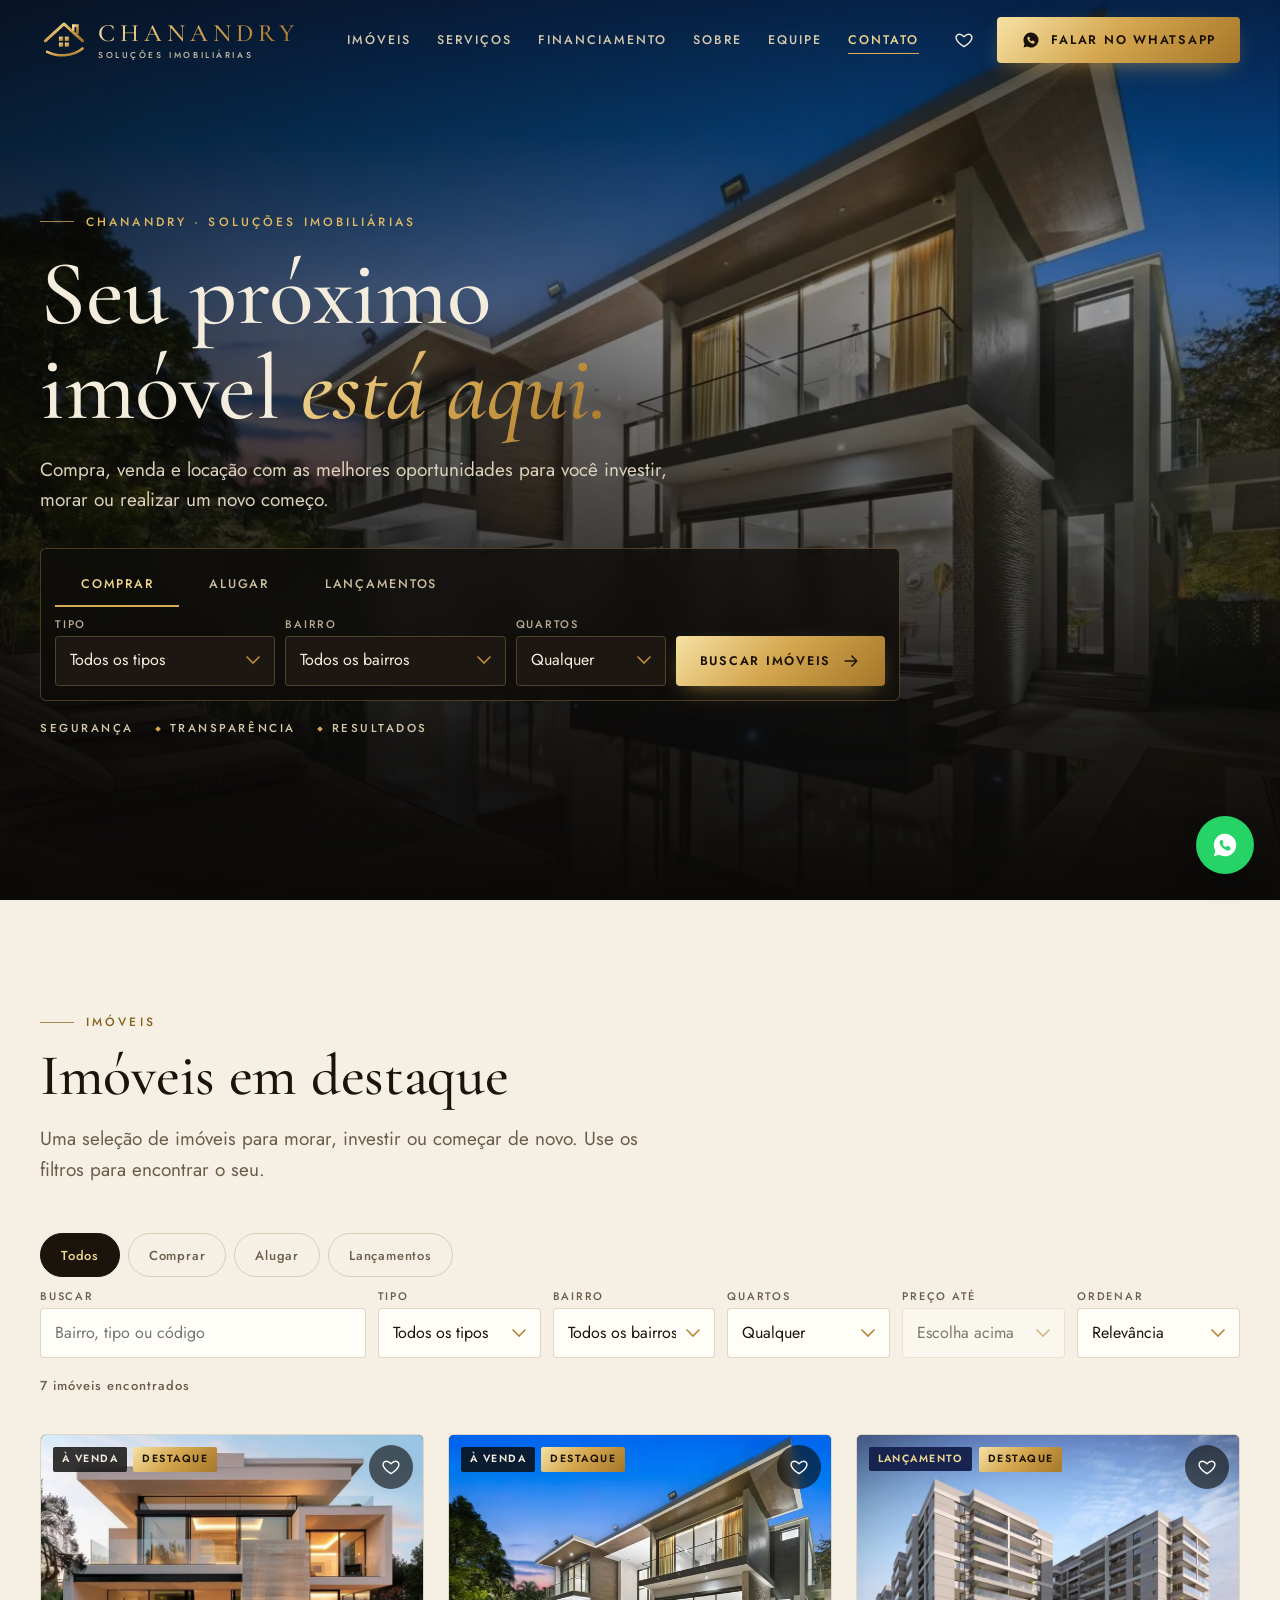
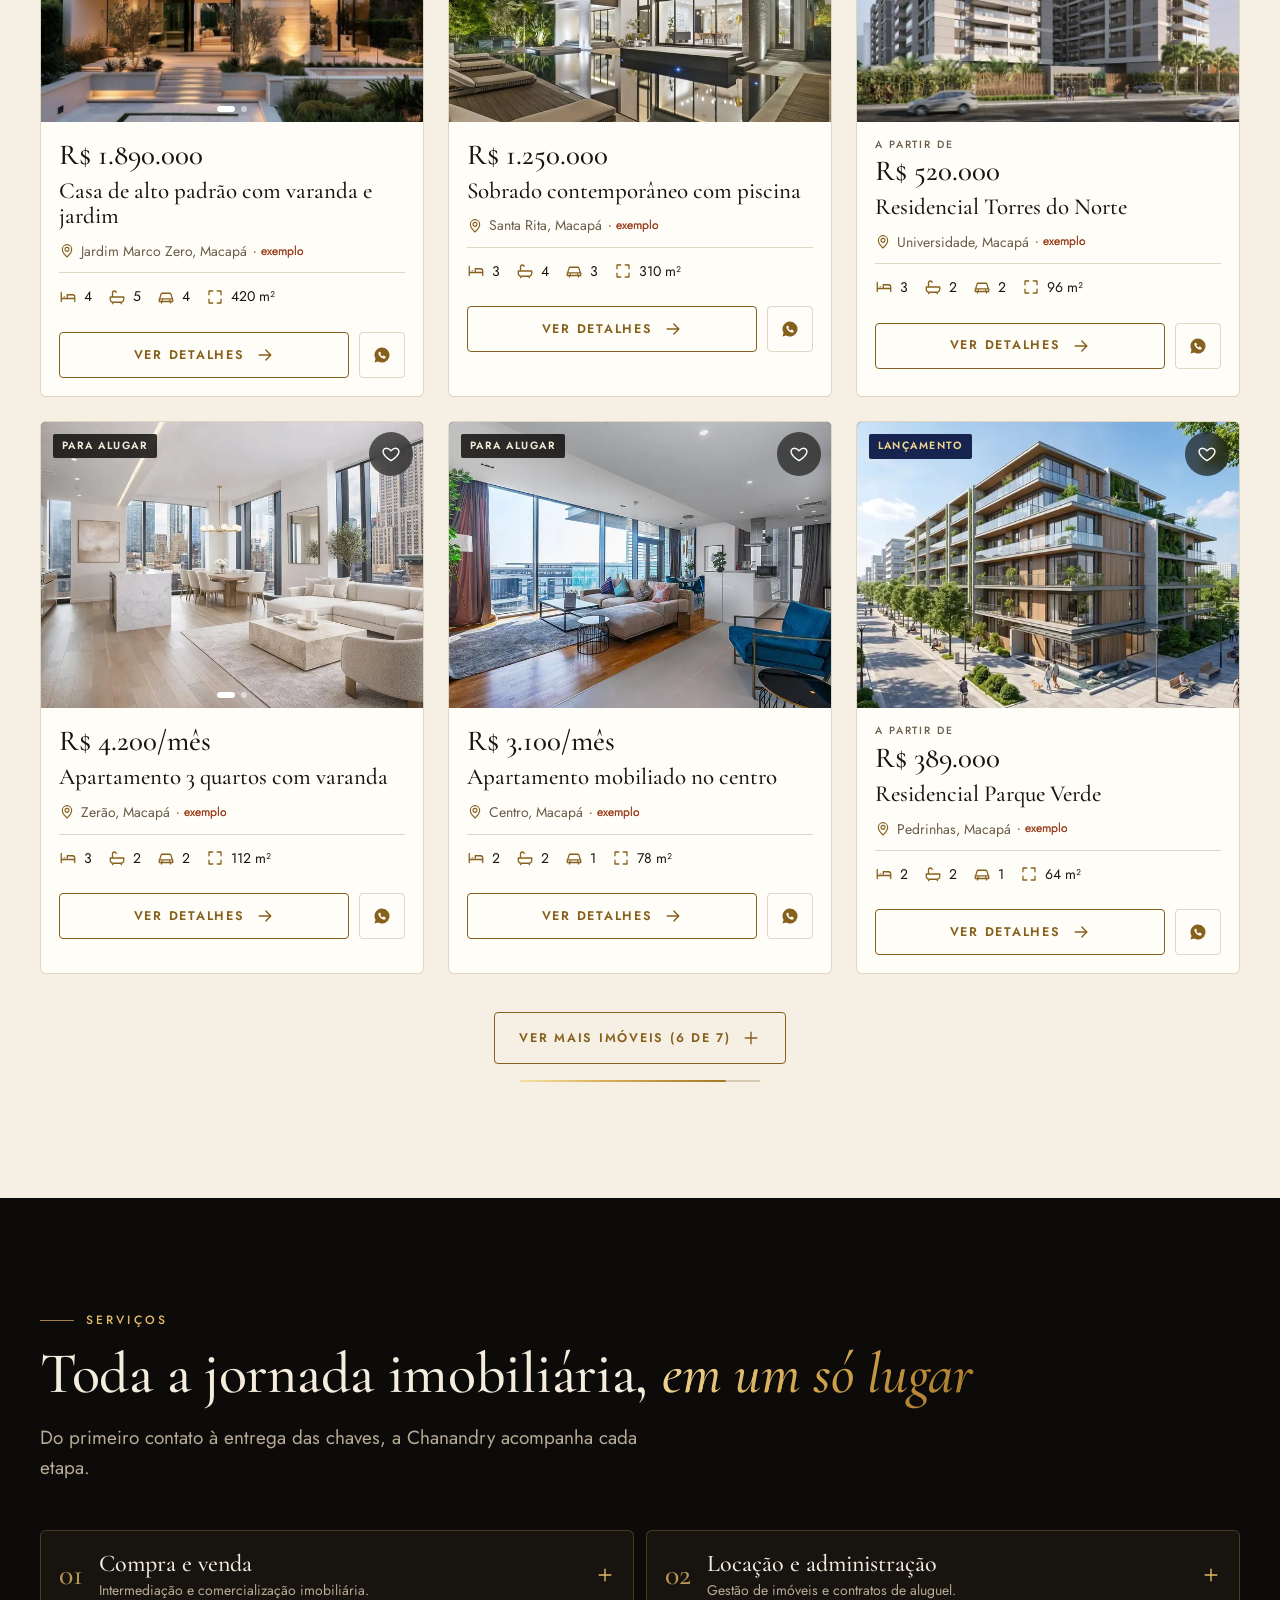
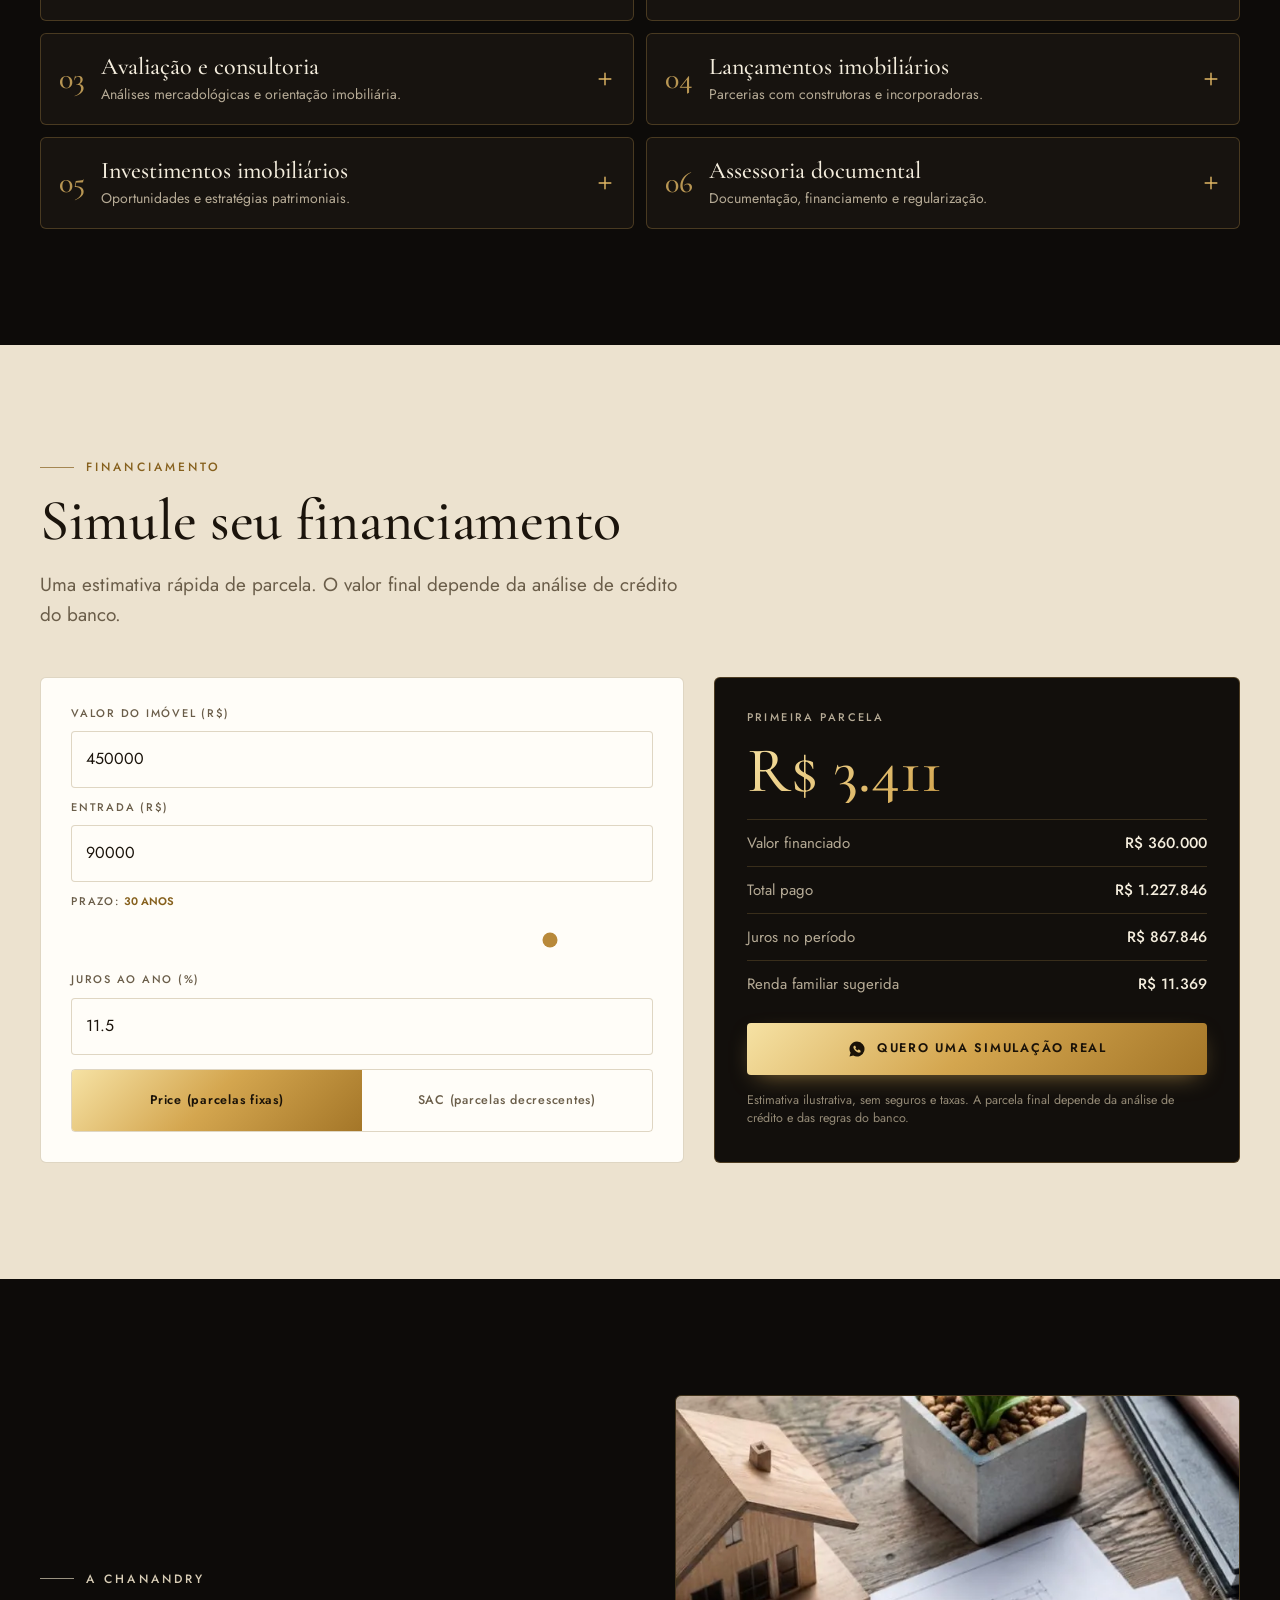
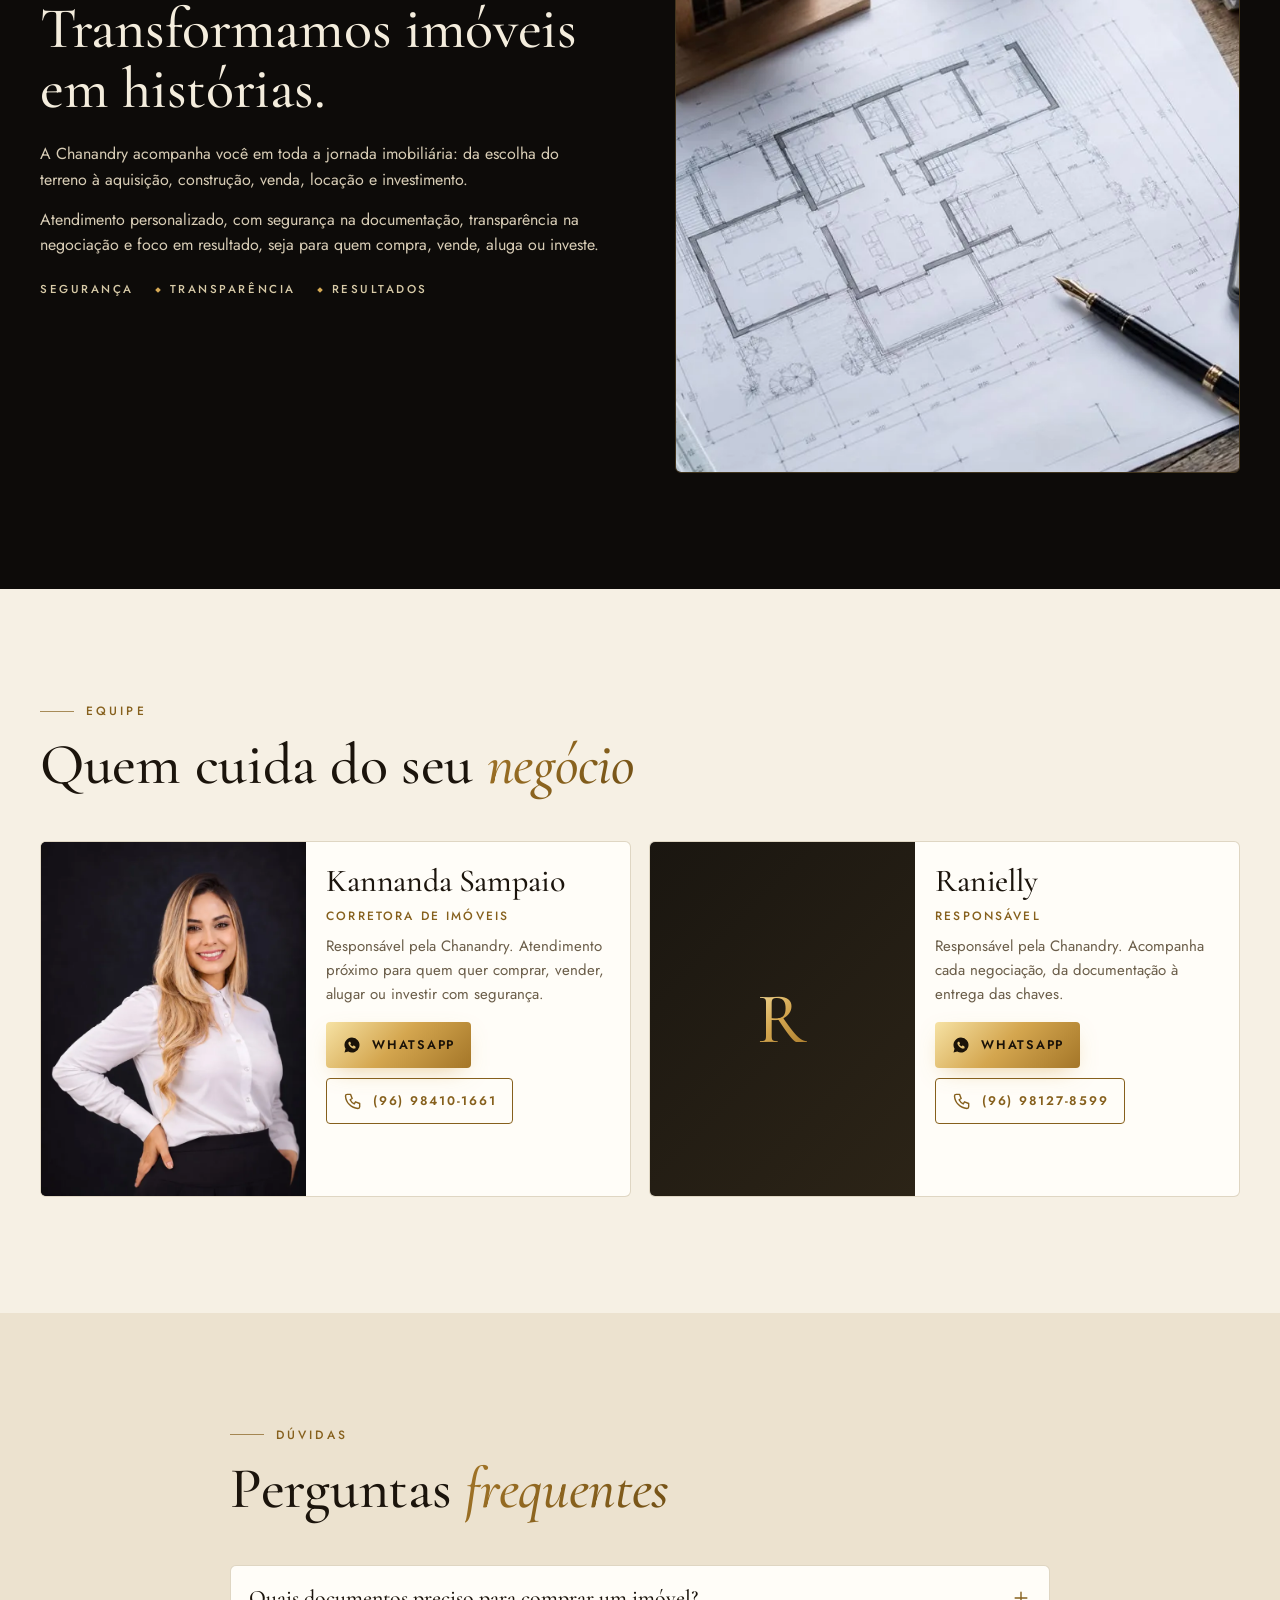
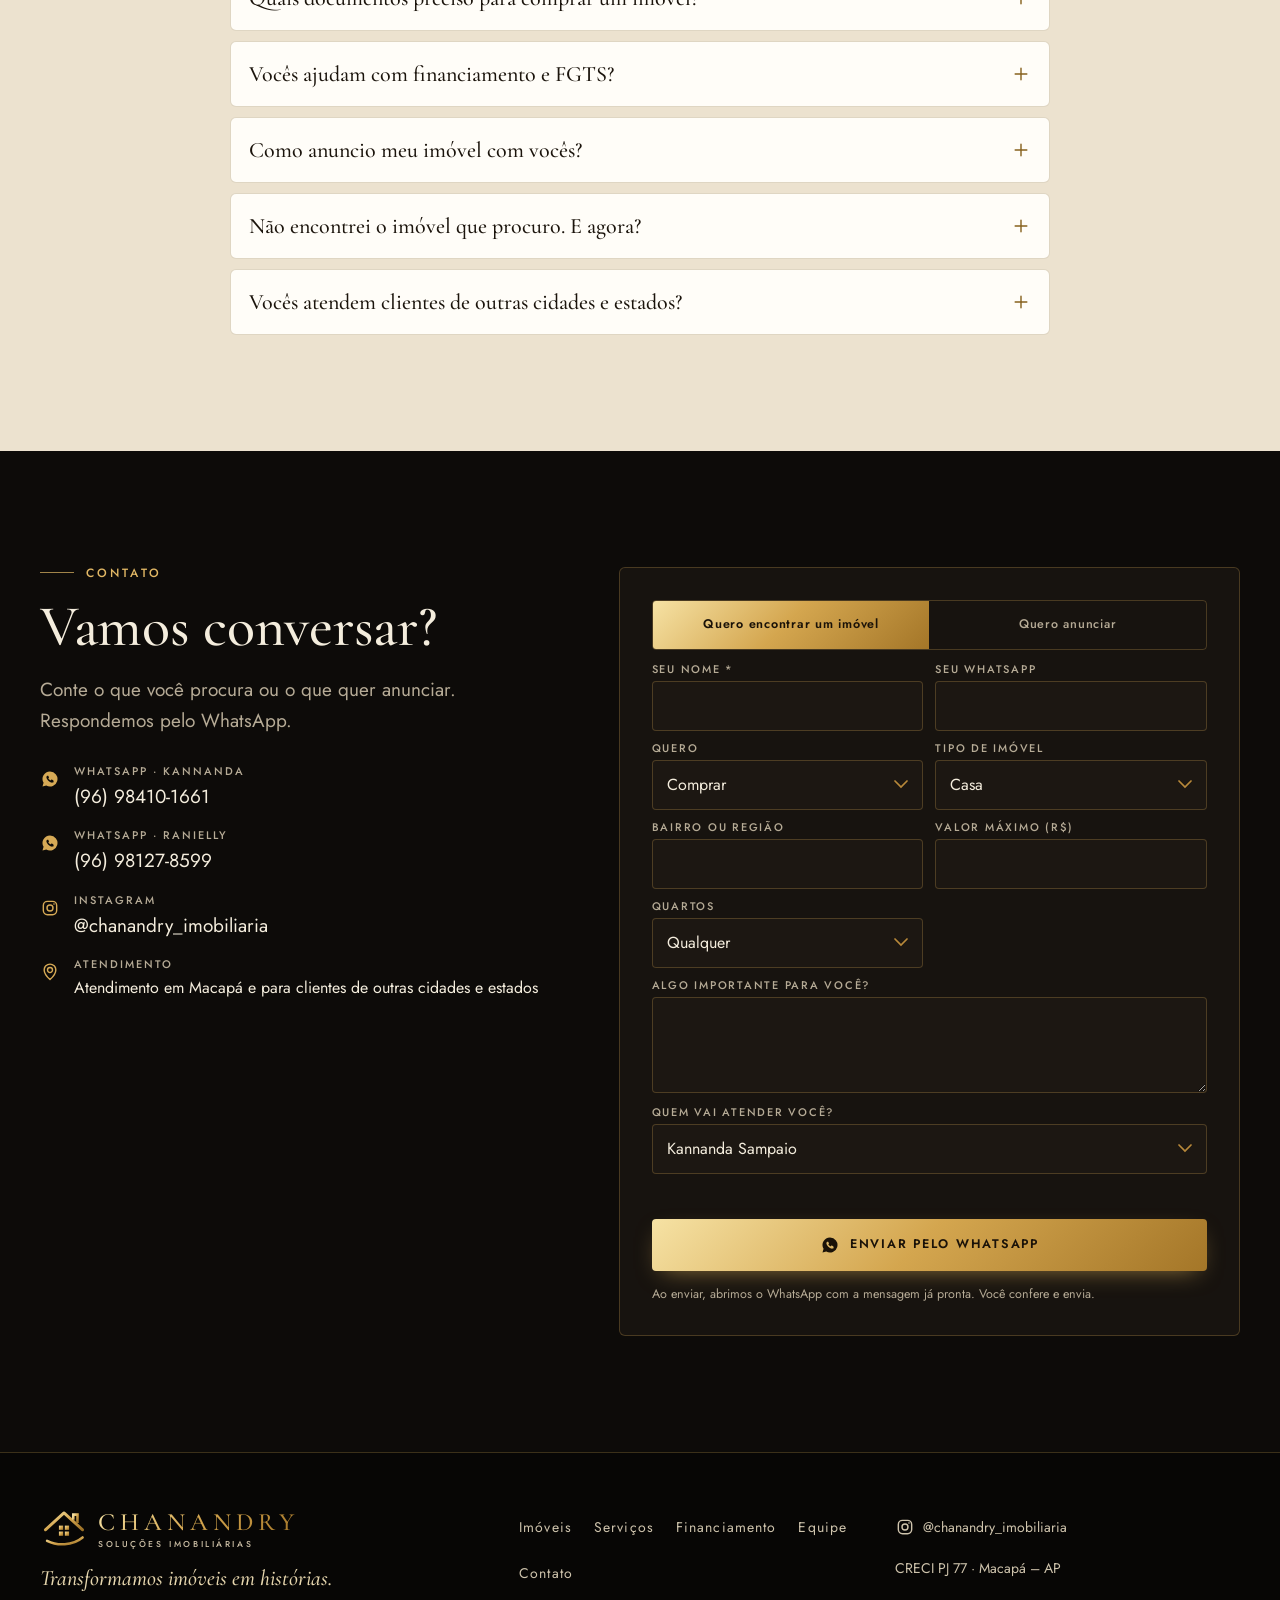
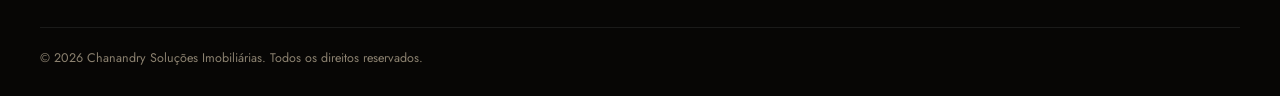
==== index.html @ b941db7f "Site Chanandry Soluções Imobiliárias com painel de edição Co-Authored-By: Claude Sonnet 5.5 <noreply" ====
<!doctype html>
<html lang="pt-BR">
<head>
<meta charset="utf-8">
<meta name="viewport" content="width=device-width,initial-scale=1,viewport-fit=cover">
<title>Chanandry Soluções Imobiliárias | Compra, venda e locação em Macapá</title>
<meta name="description" content="Compra, venda e locação de imóveis em Macapá e região. Casas, apartamentos, terrenos e lançamentos, com segurança, transparência e atendimento personalizado.">
<meta name="theme-color" content="#0b0a09">
<meta property="og:type" content="website">
<meta property="og:title" content="Chanandry Soluções Imobiliárias">
<meta property="og:description" content="Seu próximo imóvel está aqui. Compra, venda e locação com as melhores oportunidades.">
<meta property="og:image" content="assets/brand/og.jpg">
<meta property="og:locale" content="pt_BR">
<link rel="icon" href="assets/brand/favicon.svg" type="image/svg+xml">
<link rel="apple-touch-icon" href="assets/brand/apple-touch-icon.png">
<link rel="manifest" href="manifest.webmanifest">
<link rel="preconnect" href="https://fonts.googleapis.com">
<link rel="preconnect" href="https://fonts.gstatic.com" crossorigin>
<link rel="stylesheet" href="https://fonts.googleapis.com/css2?family=Cormorant+Garamond:ital,wght@0,500;0,600;1,500;1,600&family=Jost:wght@400;500;600&display=swap">
<link rel="stylesheet" href="assets/css/style.css?v=1">
</head>
<body>
<svg width="0" height="0" style="position:absolute" aria-hidden="true" focusable="false">
  <defs>
    <linearGradient id="gg" x1="0" y1="0" x2="1" y2="1"><stop offset="0" stop-color="#f6e2a4"/><stop offset=".5" stop-color="#d4a64f"/><stop offset="1" stop-color="#9a6f25"/></linearGradient>
    <symbol id="i-bed" viewBox="0 0 24 24"><path d="M3 18V6M3 14h18v4M21 14v-2a3 3 0 0 0-3-3h-7v5M7 11.5h.01" fill="none" stroke="currentColor" stroke-width="1.7" stroke-linecap="round" stroke-linejoin="round"/></symbol>
    <symbol id="i-bath" viewBox="0 0 24 24"><path d="M3 12h18v2.5a4.5 4.5 0 0 1-4.5 4.5h-9A4.5 4.5 0 0 1 3 14.5V12ZM6 12V6.5A2.5 2.5 0 0 1 8.5 4c1.2 0 2.2.8 2.4 1.9M7 19l-.8 2M17 19l.8 2" fill="none" stroke="currentColor" stroke-width="1.7" stroke-linecap="round" stroke-linejoin="round"/></symbol>
    <symbol id="i-car" viewBox="0 0 24 24"><path d="M3.5 14.5 5.4 8.2A2 2 0 0 1 7.3 7h9.4a2 2 0 0 1 1.9 1.2l1.9 6.3M3 14.5h18V18H3zM6 18v2M18 18v2M7 16.3h.01M17 16.3h.01" fill="none" stroke="currentColor" stroke-width="1.7" stroke-linecap="round" stroke-linejoin="round"/></symbol>
    <symbol id="i-area" viewBox="0 0 24 24"><path d="M4 9V4h5M20 9V4h-5M4 15v5h5M20 15v5h-5" fill="none" stroke="currentColor" stroke-width="1.7" stroke-linecap="round" stroke-linejoin="round"/></symbol>
    <symbol id="i-heart" viewBox="0 0 24 24"><path d="M12 20s-7.5-4.6-9.2-9.3C1.7 7.6 3.6 5 6.6 5c1.9 0 3.5 1 5.4 3 1.9-2 3.5-3 5.4-3 3 0 4.9 2.6 3.8 5.7C19.5 15.4 12 20 12 20Z" stroke="currentColor" stroke-width="1.7" stroke-linejoin="round"/></symbol>
    <symbol id="i-wa" viewBox="0 0 24 24"><path d="M12 3a9 9 0 0 0-7.7 13.6L3 21l4.5-1.2A9 9 0 1 0 12 3Zm4.6 12.2c-.2.6-1.2 1.1-1.7 1.1-.4.1-1 .1-1.6-.1-1.7-.6-3.4-1.8-4.7-3.8-.6-.9-1-1.9-.9-2.8.1-.7.5-1.2 1-1.5.2-.1.4-.1.5-.1h.4c.1 0 .3 0 .4.3l.7 1.6c.1.2 0 .4-.1.5l-.4.5c-.1.1-.2.3-.1.4.4.8 1.5 1.9 2.4 2.3.2.1.4.1.5-.1l.7-.8c.1-.2.3-.2.5-.1l1.6.8c.2.1.3.2.3.3 0 .2 0 .6-.1 1Z" fill="currentColor"/></symbol>
    <symbol id="i-arrow" viewBox="0 0 24 24"><path d="M5 12h14M13 6l6 6-6 6" fill="none" stroke="currentColor" stroke-width="1.7" stroke-linecap="round" stroke-linejoin="round"/></symbol>
    <symbol id="i-chev" viewBox="0 0 24 24"><path d="m9 5 7 7-7 7" fill="none" stroke="currentColor" stroke-width="1.8" stroke-linecap="round" stroke-linejoin="round"/></symbol>
    <symbol id="i-plus" viewBox="0 0 24 24"><path d="M12 5v14M5 12h14" fill="none" stroke="currentColor" stroke-width="1.7" stroke-linecap="round"/></symbol>
    <symbol id="i-x" viewBox="0 0 24 24"><path d="M6 6l12 12M18 6 6 18" fill="none" stroke="currentColor" stroke-width="1.8" stroke-linecap="round"/></symbol>
    <symbol id="i-share" viewBox="0 0 24 24"><path d="M12 15V4M8 8l4-4 4 4M5 13v6h14v-6" fill="none" stroke="currentColor" stroke-width="1.7" stroke-linecap="round" stroke-linejoin="round"/></symbol>
    <symbol id="i-pin" viewBox="0 0 24 24"><path d="M12 21s7-6.2 7-11.5A7 7 0 0 0 5 9.5C5 14.8 12 21 12 21Zm0-8.5a3 3 0 1 0 0-6 3 3 0 0 0 0 6Z" fill="none" stroke="currentColor" stroke-width="1.7" stroke-linejoin="round"/></symbol>
    <symbol id="i-phone" viewBox="0 0 24 24"><path d="M5 4h4l2 5-2.5 1.5a11 11 0 0 0 5 5L15 13l5 2v4a2 2 0 0 1-2 2A16 16 0 0 1 3 6a2 2 0 0 1 2-2Z" fill="none" stroke="currentColor" stroke-width="1.7" stroke-linejoin="round"/></symbol>
    <symbol id="i-ig" viewBox="0 0 24 24"><rect x="4" y="4" width="16" height="16" rx="5" fill="none" stroke="currentColor" stroke-width="1.7"/><circle cx="12" cy="12" r="3.6" fill="none" stroke="currentColor" stroke-width="1.7"/><circle cx="16.8" cy="7.2" r="1" fill="currentColor"/></symbol>
    <symbol id="i-mail" viewBox="0 0 24 24"><path d="M4 6h16v12H4zM4 7l8 6 8-6" fill="none" stroke="currentColor" stroke-width="1.7" stroke-linejoin="round"/></symbol>
    <symbol id="i-menu" viewBox="0 0 24 24"><path d="M4 8h16M4 16h16" fill="none" stroke="currentColor" stroke-width="1.8" stroke-linecap="round"/></symbol>
    <symbol id="i-home" viewBox="0 0 24 24"><path d="M3 11 12 4l9 7M5 10v10h14V10" fill="none" stroke="currentColor" stroke-width="1.7" stroke-linecap="round" stroke-linejoin="round"/></symbol>
  </defs>
</svg>

<div class="pv" id="pv" hidden>Pré-visualização: estas alterações ainda não estão publicadas. <a href="admin.html">Voltar ao painel</a></div>

<a class="skip" href="#imoveis">Pular para os imóveis</a>

<header class="hdr" id="hdr">
  <div class="wrap hdr-in">
    <a class="logo" id="logo" href="#topo" aria-label="Chanandry Soluções Imobiliárias, início"></a>
    <nav class="nav" id="nav" aria-label="Principal">
      <a href="#imoveis">Imóveis</a><a href="#servicos">Serviços</a><a href="#financiar">Financiamento</a><a href="#sobre">Sobre</a><a href="#equipe">Equipe</a><a href="#contato">Contato</a>
    </nav>
    <button class="ibtn" id="favBtn" type="button" aria-label="Meus favoritos"><svg class="ico"><use href="#i-heart"/></svg><span class="fav-n" id="favN" hidden>0</span></button>
    <a class="btn btn-gold hdr-cta" id="hdrWa" href="#contato" target="_blank" rel="noopener"><svg class="ico"><use href="#i-wa"/></svg><span>Falar no WhatsApp</span></a>
    <button class="ibtn menu-btn" id="menuBtn" type="button" aria-label="Abrir menu" aria-expanded="false" aria-controls="drawer"><svg class="ico"><use href="#i-menu"/></svg></button>
  </div>
</header>

<div class="drawer" id="drawer" aria-hidden="true">
  <nav aria-label="Menu">
    <a href="#imoveis">Imóveis</a><a href="#servicos">Serviços</a><a href="#financiar">Financiamento</a><a href="#sobre">Sobre</a><a href="#equipe">Equipe</a><a href="#faq">Dúvidas</a><a href="#contato">Contato</a>
  </nav>
  <div class="drawer-foot" id="drawerFoot"></div>
</div>

<main>
<section class="hero dk" id="topo">
  <img class="hero-bg" id="heroImg" alt="" fetchpriority="high" decoding="async">
  <div class="wrap hero-in">
    <p class="eyebrow" id="heroEy"></p>
    <h1 id="heroT"></h1>
    <p class="lead" id="heroSub"></p>
    <form class="hs" id="heroForm" aria-label="Buscar imóveis">
      <div class="hs-tabs" role="tablist" aria-label="Finalidade" id="hsTabs">
        <button type="button" role="tab" data-fin="venda" aria-selected="true">Comprar</button>
        <button type="button" role="tab" data-fin="aluguel" aria-selected="false">Alugar</button>
        <button type="button" role="tab" data-fin="lancamento" aria-selected="false">Lançamentos</button>
      </div>
      <div class="hs-row">
        <label class="f"><span>Tipo</span><select id="hsTipo"></select></label>
        <label class="f"><span>Bairro</span><select id="hsBairro"></select></label>
        <label class="f"><span>Quartos</span><select id="hsQuartos"><option value="0">Qualquer</option><option value="1">1+</option><option value="2">2+</option><option value="3">3+</option><option value="4">4+</option></select></label>
        <button class="btn btn-gold hs-go" type="submit"><span>Buscar imóveis</span><svg class="ico"><use href="#i-arrow"/></svg></button>
      </div>
    </form>
    <ul class="trust" id="trust"></ul>
  </div>
</section>

<section class="sec lt" id="imoveis" aria-labelledby="t-im">
  <div class="wrap">
    <div class="sec-h">
      <p class="eyebrow" id="imEy">Imóveis</p>
      <h2 id="t-im"></h2>
      <p class="lead" id="imSub"></p>
    </div>
    <div class="flt" id="filters">
      <div class="chips" id="finChips" role="group" aria-label="Finalidade">
        <button type="button" class="chip" data-fin="todos" aria-pressed="true">Todos</button>
        <button type="button" class="chip" data-fin="venda" aria-pressed="false">Comprar</button>
        <button type="button" class="chip" data-fin="aluguel" aria-pressed="false">Alugar</button>
        <button type="button" class="chip" data-fin="lancamento" aria-pressed="false">Lançamentos</button>
      </div>
      <div class="flt-grid">
        <label class="f f-q"><span>Buscar</span><input id="fq" type="search" placeholder="Bairro, tipo ou código" autocomplete="off"></label>
        <label class="f"><span>Tipo</span><select id="fTipo"></select></label>
        <label class="f"><span>Bairro</span><select id="fBairro"></select></label>
        <label class="f"><span>Quartos</span><select id="fQuartos"><option value="0">Qualquer</option><option value="1">1+</option><option value="2">2+</option><option value="3">3+</option><option value="4">4+</option></select></label>
        <label class="f"><span>Preço até</span><select id="fMax"></select></label>
        <label class="f"><span>Ordenar</span><select id="fOrd"><option value="rel">Relevância</option><option value="novos">Mais recentes</option><option value="menor">Menor preço</option><option value="maior">Maior preço</option><option value="area">Maior área</option></select></label>
      </div>
      <div class="flt-bar"><p class="count" id="count" aria-live="polite"></p><button type="button" class="link" id="fClear" hidden>Limpar filtros</button></div>
    </div>
    <div class="grid" id="grid"></div>
    <div class="empty" id="empty" hidden>
      <h3>Nenhum imóvel com esses filtros</h3>
      <p>Que tal pedir uma busca sob encomenda? Você conta o perfil e o orçamento e a gente procura para você.</p>
      <a class="btn btn-gold" href="#contato" data-form="busca"><span>Pedir busca sob encomenda</span><svg class="ico"><use href="#i-arrow"/></svg></a>
    </div>
    <div class="more" id="more" hidden>
      <button class="btn btn-line" type="button" id="moreBtn"><span>Ver mais imóveis</span><svg class="ico"><use href="#i-plus"/></svg></button>
      <div class="more-bar" aria-hidden="true"><i id="moreBar"></i></div>
    </div>
  </div>
</section>

<section class="sec dk" id="servicos" aria-labelledby="t-sv">
  <div class="wrap">
    <div class="sec-h"><p class="eyebrow">Serviços</p><h2 id="t-sv">Toda a jornada imobiliária, <em>em um só lugar</em></h2><p class="lead">Do primeiro contato à entrega das chaves, a Chanandry acompanha cada etapa.</p></div>
    <div class="svc" id="svc"></div>
  </div>
</section>

<section class="sec lt alt" id="financiar" aria-labelledby="t-fin">
  <div class="wrap fin">
    <div class="sec-h"><p class="eyebrow">Financiamento</p><h2 id="t-fin"></h2><p class="lead" id="finSub"></p></div>
    <form class="calc" id="calc" onsubmit="return false">
      <div class="calc-in">
        <label class="f"><span>Valor do imóvel (R$)</span><input id="cValor" type="number" inputmode="numeric" min="0" step="1000" value="450000"></label>
        <label class="f"><span>Entrada (R$)</span><input id="cEntrada" type="number" inputmode="numeric" min="0" step="1000" value="90000"></label>
        <label class="f"><span>Prazo: <b id="cPrazoV">30 anos</b></span><input id="cPrazo" type="range" min="5" max="35" step="1" value="30"></label>
        <label class="f"><span>Juros ao ano (%)</span><input id="cTaxa" type="number" inputmode="decimal" min="1" max="30" step="0.1" value="11.5"></label>
        <div class="seg" role="group" aria-label="Sistema de amortização"><button type="button" data-s="price" aria-pressed="true">Price (parcelas fixas)</button><button type="button" data-s="sac" aria-pressed="false">SAC (parcelas decrescentes)</button></div>
      </div>
      <div class="calc-out" aria-live="polite">
        <p class="k">Primeira parcela</p>
        <p class="big" id="rParcela">R$ 0</p>
        <dl>
          <div><dt>Valor financiado</dt><dd id="rFin">R$ 0</dd></div>
          <div id="rUltW"><dt>Última parcela</dt><dd id="rUlt">R$ 0</dd></div>
          <div><dt>Total pago</dt><dd id="rTotal">R$ 0</dd></div>
          <div><dt>Juros no período</dt><dd id="rJuros">R$ 0</dd></div>
          <div><dt>Renda familiar sugerida</dt><dd id="rRenda">R$ 0</dd></div>
        </dl>
        <a class="btn btn-gold" id="cWa" href="#contato" target="_blank" rel="noopener"><svg class="ico"><use href="#i-wa"/></svg><span>Quero uma simulação real</span></a>
        <p class="note">Estimativa ilustrativa, sem seguros e taxas. A parcela final depende da análise de crédito e das regras do banco.</p>
      </div>
    </form>
  </div>
</section>

<section class="sec dk" id="sobre" aria-labelledby="t-sb">
  <div class="wrap about">
    <div class="about-t">
      <p class="eyebrow" id="sbEy"></p>
      <h2 id="t-sb"></h2>
      <div id="sbTxt"></div>
      <ul class="trust trust-b" id="trust2"></ul>
    </div>
    <figure class="about-f"><img id="sbImg" alt="" loading="lazy" decoding="async"></figure>
  </div>
</section>

<section class="sec lt" id="equipe" aria-labelledby="t-eq">
  <div class="wrap">
    <div class="sec-h"><p class="eyebrow">Equipe</p><h2 id="t-eq">Quem cuida do seu <em>negócio</em></h2></div>
    <div class="team" id="team"></div>
  </div>
</section>

<section class="sec lt alt" id="faq" aria-labelledby="t-fq">
  <div class="wrap narrow">
    <div class="sec-h"><p class="eyebrow">Dúvidas</p><h2 id="t-fq">Perguntas <em>frequentes</em></h2></div>
    <div class="faq" id="faqList"></div>
  </div>
</section>

<section class="sec dk" id="contato" aria-labelledby="t-ct">
  <div class="wrap ct">
    <div class="ct-t">
      <p class="eyebrow">Contato</p>
      <h2 id="t-ct"></h2>
      <p class="lead" id="ctSub"></p>
      <ul class="ct-list" id="ctList"></ul>
    </div>
    <form class="form" id="form" novalidate>
      <div class="seg" id="formTabs" role="tablist" aria-label="Tipo de contato">
        <button type="button" role="tab" data-k="busca" aria-selected="true">Quero encontrar um imóvel</button>
        <button type="button" role="tab" data-k="anuncio" aria-selected="false">Quero anunciar</button>
      </div>
      <div class="fields" id="fields"></div>
      <label class="f"><span>Quem vai atender você?</span><select id="fCorr"></select></label>
      <p class="err" id="ferr" role="alert"></p>
      <button class="btn btn-gold" type="submit"><svg class="ico"><use href="#i-wa"/></svg><span>Enviar pelo WhatsApp</span></button>
      <p class="note">Ao enviar, abrimos o WhatsApp com a mensagem já pronta. Você confere e envia.</p>
    </form>
  </div>
</section>
</main>

<footer class="ft dk" id="footer"></footer>

<dialog class="dlg" id="dlg" aria-label="Detalhes do imóvel"></dialog>
<dialog class="dlg side" id="favDlg" aria-label="Meus favoritos"></dialog>

<div class="fab" id="fab">
  <div class="fab-p" id="fabP" hidden></div>
  <button class="fab-b" id="fabB" type="button" aria-label="Falar no WhatsApp" aria-expanded="false"><svg class="ico"><use href="#i-wa"/></svg></button>
</div>
<div class="toast" id="toast" role="status" aria-live="polite"></div>

<noscript><p style="padding:24px;text-align:center">Ative o JavaScript para ver os imóveis. Fale com a gente pelo Instagram @chanandry_imobiliaria.</p></noscript>

<script src="assets/js/data.js?v=1"></script>
<script src="assets/js/core.js?v=1"></script>
<script src="assets/js/site.js?v=1"></script>
</body>
</html>
---- assets/css/style.css ----
/* Chanandry Soluções Imobiliárias — site público (mobile-first) */
:root{
  --bg:#0b0a09;--gold:#d6aa56;--gold-2:#f1d78f;--gold-3:#9b6f26;
  --grad:linear-gradient(135deg,#f6e2a4 0%,#d4a64f 48%,#a47628 100%);
  --navy:#16244f;--wa:#25d366;
  --serif:"Cormorant Garamond","Cormorant",Georgia,"Times New Roman",serif;
  --sans:"Jost",system-ui,-apple-system,"Segoe UI",Roboto,Arial,sans-serif;
  --ease:cubic-bezier(.2,.7,.2,1);--r:4px;
  --hdr:64px;
}
.dk{--s-bg:#0d0b09;--s-fg:#f4eddd;--s-mut:#b6ab96;--s-ln:rgba(214,170,86,.26);--s-card:#17130f;--s-acc:#e2b865;--s-field:#1c1712}
.lt{--s-bg:#f6f0e4;--s-fg:#1b140c;--s-mut:#6a5d49;--s-ln:rgba(122,88,28,.24);--s-card:#fffdf8;--s-acc:#86601d;--s-field:#fffdf8}
.lt.alt{--s-bg:#ece2cf}
*{box-sizing:border-box;margin:0;padding:0}
html{scroll-behavior:smooth;scroll-padding-top:var(--hdr);-webkit-text-size-adjust:100%}
@media (prefers-reduced-motion:reduce){html{scroll-behavior:auto}*,*::before,*::after{animation:none!important;transition:none!important}}
body{font:400 16px/1.6 var(--sans);background:var(--bg);color:#f4eddd;overflow-x:clip;-webkit-font-smoothing:antialiased}
body.lock,body:has(dialog[open]){overflow:hidden}
img{display:block;max-width:100%}
a{color:inherit}
button{font:inherit;color:inherit;background:none;border:0;cursor:pointer}
ul{list-style:none}
:focus-visible{outline:2px solid var(--gold);outline-offset:3px}
.ico{width:20px;height:20px;flex:none;fill:none}
.skip{position:absolute;left:-999px;top:8px;background:#fff;color:#000;padding:10px 14px;z-index:99}
.skip:focus{left:8px}
.wrap{width:min(1200px,100% - 40px);margin-inline:auto}
.narrow{max-width:820px}

/* ---------- tipografia ---------- */
h1,h2,h3{font-family:var(--serif);font-weight:500;line-height:1.04;letter-spacing:-.005em}
h1{font-size:clamp(44px,12.5vw,92px)}
h2{font-size:clamp(34px,8.6vw,58px)}
em{font-style:italic;background:var(--grad);-webkit-background-clip:text;background-clip:text;color:transparent;padding-right:.06em}
.lt em{background:linear-gradient(135deg,#a47628,#86601d 60%,#6d4c14);-webkit-background-clip:text;background-clip:text}
.eyebrow{display:flex;align-items:center;gap:12px;font:500 12px/1 var(--sans);letter-spacing:.26em;text-transform:uppercase;color:var(--s-acc,var(--gold));margin-bottom:18px}
.eyebrow::before{content:"";width:34px;height:1px;background:currentColor;opacity:.7}
.lead{font-size:clamp(16px,4.2vw,19px);color:var(--s-mut,#cfc4ad);max-width:58ch;margin-top:18px}
.note{font-size:12.5px;color:var(--s-mut);line-height:1.5}

/* ---------- botões e campos ---------- */
.btn{display:inline-flex;align-items:center;justify-content:center;gap:10px;min-height:52px;padding:0 24px;border-radius:var(--r);font:600 12.5px/1 var(--sans);letter-spacing:.14em;text-transform:uppercase;text-decoration:none;transition:transform .25s var(--ease),box-shadow .25s,background .25s,color .25s;white-space:nowrap}
.btn.sm{min-height:46px;padding:0 16px}
.btn-gold{background:var(--grad);color:#1a1208;box-shadow:0 8px 24px -10px rgba(214,170,86,.7)}
.btn-gold:hover{transform:translateY(-2px);box-shadow:0 14px 30px -10px rgba(214,170,86,.85)}
.btn-line{border:1px solid var(--s-acc,var(--gold));color:var(--s-acc,var(--gold))}
.btn-line:hover{background:var(--s-acc,var(--gold));color:#150f08}
.btn-wa{border:1px solid var(--s-ln);color:var(--s-acc);padding:0;width:46px;min-width:46px}
.btn-wa:hover{background:var(--grad);color:#150f08;border-color:transparent}
.ibtn{width:46px;height:46px;display:grid;place-items:center;border-radius:50%;position:relative;color:inherit}
.fav-n{position:absolute;top:2px;right:0;min-width:18px;height:18px;border-radius:9px;background:var(--grad);color:#1a1208;font:600 11px/18px var(--sans);text-align:center;padding:0 4px}
.f{display:grid;gap:6px;min-width:0}
.f>span{font:500 11px/1 var(--sans);letter-spacing:.16em;text-transform:uppercase;color:var(--s-mut)}
.f input,.f select,.f textarea{width:100%;min-height:50px;padding:0 14px;border:1px solid var(--s-ln);border-radius:var(--r);background:var(--s-field);color:var(--s-fg);font:400 16px/1.3 var(--sans);appearance:none;-webkit-appearance:none}
.f textarea{padding:12px 14px;min-height:96px;resize:vertical}
.f select{background-image:url("data:image/svg+xml,%3Csvg xmlns='http://www.w3.org/2000/svg' width='14' height='9' viewBox='0 0 14 9'%3E%3Cpath d='m1 1 6 6 6-6' fill='none' stroke='%23b8893a' stroke-width='1.7' stroke-linecap='round'/%3E%3C/svg%3E");background-repeat:no-repeat;background-position:right 14px center;padding-right:38px}
.f select:disabled{opacity:.55}
.f input:focus,.f select:focus,.f textarea:focus{outline:2px solid var(--gold);outline-offset:1px;border-color:transparent}
.f input[type=range]{padding:0;min-height:34px;accent-color:#b8893a;background:transparent;border:0}
.seg{display:grid;grid-template-columns:1fr 1fr;border:1px solid var(--s-ln);border-radius:var(--r);overflow:hidden}
.seg button{min-height:48px;padding:8px 10px;font:500 12.5px/1.25 var(--sans);letter-spacing:.06em;color:var(--s-mut);transition:background .25s,color .25s}
.seg button[aria-pressed=true],.seg button[aria-selected=true]{background:var(--grad);color:#1a1208;font-weight:600}
.link{font:500 13px/1 var(--sans);color:var(--s-acc);text-decoration:underline;text-underline-offset:4px;min-height:44px}
.err{min-height:1.2em;color:#e9826e;font-size:14px}
.lt .err{color:#a33a24}

/* ---------- banner de pré-visualização ---------- */
.pv{position:fixed;left:0;right:0;bottom:0;z-index:70;background:#2a1d0a;color:#f1d78f;text-align:center;font-size:13px;padding:10px 14px;border-top:1px solid var(--gold)}
.pv a{color:#fff;font-weight:600}

/* ---------- cabeçalho ---------- */
.hdr{position:fixed;inset:0 0 auto;z-index:50;height:var(--hdr);transition:background .35s,box-shadow .35s,backdrop-filter .35s;color:#f4eddd}
.hdr.stuck{background:rgba(11,10,9,.88);backdrop-filter:blur(14px);-webkit-backdrop-filter:blur(14px);box-shadow:0 1px 0 rgba(214,170,86,.25)}
.hdr-in{height:100%;display:flex;align-items:center;gap:4px}
.logo{display:flex;align-items:center;gap:10px;text-decoration:none;margin-right:auto;min-width:0}
.logo-i{width:42px;height:39px;flex:none}
.logo-img{height:44px;width:auto}
.logo-t{display:grid;gap:5px}
.logo-t b{font:500 21px/1 var(--serif);letter-spacing:.2em;background:var(--grad);-webkit-background-clip:text;background-clip:text;color:transparent}
.logo-t small{font:500 7.6px/1 var(--sans);letter-spacing:.3em;color:#c8bba2;white-space:nowrap}
.nav,.hdr-cta{display:none}
.drawer{position:fixed;inset:0;z-index:45;background:rgba(9,8,7,.97);padding:calc(var(--hdr) + 28px) 24px 28px;display:flex;flex-direction:column;justify-content:space-between;gap:24px;opacity:0;visibility:hidden;transform:translateY(-12px);transition:opacity .35s,transform .45s var(--ease),visibility .35s;overflow:auto}
.drawer.open{opacity:1;visibility:visible;transform:none}
.drawer nav{display:grid}
.drawer nav a{font:500 34px/1 var(--serif);padding:15px 0;border-bottom:1px solid rgba(214,170,86,.18);text-decoration:none}
.drawer-foot{display:grid;gap:10px}

/* ---------- herói ---------- */
.hero{position:relative;overflow:hidden;min-height:100svh;display:flex;align-items:flex-end;padding:calc(var(--hdr) + 40px) 0 34px;isolation:isolate;background:var(--bg)}
.hero-bg{position:absolute;inset:0;width:100%;height:100%;object-fit:cover;object-position:62% 50%;z-index:-2;animation:kb 22s ease-out both}
@keyframes kb{from{transform:scale(1.07)}to{transform:scale(1)}}
.hero::after{content:"";position:absolute;inset:0;z-index:-1;background:linear-gradient(180deg,rgba(9,8,7,.72) 0%,rgba(9,8,7,.35) 32%,rgba(9,8,7,.86) 78%,#0b0a09 100%),linear-gradient(90deg,rgba(9,8,7,.55),transparent 70%)}
.hero-in{display:grid;grid-template-columns:minmax(0,1fr)}
.hero h1{margin-bottom:0}
.hero .lead{color:#dcd1ba;margin-bottom:26px}
.hs{background:rgba(14,12,10,.78);backdrop-filter:blur(14px);-webkit-backdrop-filter:blur(14px);border:1px solid rgba(214,170,86,.3);border-radius:6px;padding:14px}
.hs-tabs{display:flex;gap:4px;margin-bottom:12px;overflow-x:auto;scrollbar-width:none}
.hs-tabs::-webkit-scrollbar{display:none}
.hs-tabs button{flex:1 0 auto;min-height:44px;padding:0 16px;font:500 12.5px/1 var(--sans);letter-spacing:.14em;text-transform:uppercase;color:#cdbf9f;border-bottom:2px solid transparent}
.hs-tabs button[aria-selected=true]{color:var(--gold-2);border-color:var(--gold)}
.hs-row{display:grid;grid-template-columns:1fr 1fr;gap:10px}
.hs-row .f:nth-child(1),.hs-row .hs-go{grid-column:1/-1}
.hs .f>span{color:#b8ab92}
.hs .f select{background-color:#1c1712;color:#f4eddd;border-color:rgba(214,170,86,.28)}
.trust{display:flex;flex-wrap:wrap;gap:10px 22px;margin-top:22px;font:500 11.5px/1 var(--sans);letter-spacing:.22em;text-transform:uppercase;color:#d8cba8}
.trust li{display:flex;align-items:center;gap:10px}
.trust li+li::before{content:"";width:4px;height:4px;transform:rotate(45deg);background:var(--gold)}

/* ---------- seções ---------- */
.sec{padding:76px 0;background:var(--s-bg);color:var(--s-fg)}
.sec-h{margin-bottom:34px}
.sec-h h2 em{display:inline}
.rv{opacity:0;transform:translateY(22px);transition:opacity .8s var(--ease),transform .8s var(--ease)}
.rv.shown{opacity:1;transform:none}

/* filtros */
.flt{margin-bottom:26px}
.chips{display:flex;gap:8px;overflow-x:auto;padding:2px 0 14px;scrollbar-width:none;margin-inline:-20px;padding-inline:20px}
.chips::-webkit-scrollbar{display:none}
.chip{flex:none;min-height:44px;padding:0 20px;border:1px solid var(--s-ln);border-radius:999px;font:500 13px/1 var(--sans);letter-spacing:.06em;color:var(--s-mut);transition:background .25s,color .25s,border-color .25s}
.chip[aria-pressed=true]{background:#1b140c;color:var(--gold-2);border-color:#1b140c}
.flt-grid{display:grid;grid-template-columns:1fr 1fr;gap:10px}
.f-q{grid-column:1/-1}
.flt-bar{display:flex;align-items:center;justify-content:space-between;gap:12px;margin-top:6px;min-height:44px}
.count{font:500 13px/1.3 var(--sans);letter-spacing:.08em;color:var(--s-mut)}

/* grade e cards */
.grid{display:grid;gap:20px}
.card{background:var(--s-card);border:1px solid var(--s-ln);border-radius:6px;overflow:hidden;display:flex;flex-direction:column;transition:box-shadow .35s var(--ease),transform .35s var(--ease);animation:cardIn .6s var(--ease) both}
@keyframes cardIn{from{opacity:0;transform:translateY(14px)}to{opacity:1;transform:none}}
.card:hover{box-shadow:0 22px 40px -22px rgba(60,40,8,.45);transform:translateY(-3px)}
.card.off .car img{filter:grayscale(.85) brightness(.9)}
.card-media{position:relative;background:#1c1712}
.car{display:flex;overflow-x:auto;scroll-snap-type:x mandatory;scrollbar-width:none;aspect-ratio:4/3;cursor:pointer;-webkit-overflow-scrolling:touch}
.car::-webkit-scrollbar{display:none}
.car img{flex:0 0 100%;width:100%;height:100%;object-fit:cover;scroll-snap-align:center}
.nophoto{flex:0 0 100%;display:grid;place-items:center;color:#7a6a4d;background:linear-gradient(135deg,#1c1712,#2a2218)}
.nophoto .ico{width:44px;height:44px}
.nophoto.big{aspect-ratio:4/3;width:100%;height:100%}
.tags{position:absolute;left:12px;top:12px;display:flex;flex-wrap:wrap;gap:6px;max-width:calc(100% - 70px);pointer-events:none}
.dd .tags{position:static;max-width:none;margin-bottom:10px}
.tag{font:600 10.5px/1 var(--sans);letter-spacing:.14em;text-transform:uppercase;padding:7px 9px;border-radius:2px;background:rgba(11,10,9,.82);color:#f4eddd;backdrop-filter:blur(6px)}
.tag-gold{background:var(--grad);color:#1a1208}
.tag-lancamento{background:var(--navy);color:var(--gold-2)}
.tag-new{background:#f4eddd;color:#1a1208}
.tag-st{background:#fff;color:#7a1f10}
.fav{position:absolute;right:10px;top:10px;width:44px;height:44px;border-radius:50%;display:grid;place-items:center;background:rgba(11,10,9,.62);color:#fff;backdrop-filter:blur(6px);transition:transform .25s var(--ease),background .25s}
.fav:hover{transform:scale(1.08)}
.fav.on{background:#fff;color:#b3261e}
.fav.on .ico use{fill:currentColor}
.fav.on .ico{fill:currentColor}
.arr{position:absolute;top:50%;translate:0 -50%;width:42px;height:42px;border-radius:50%;display:none;place-items:center;background:rgba(11,10,9,.62);color:#fff;z-index:2}
.arr.prev{left:10px}.arr.prev .ico{transform:scaleX(-1)}
.arr.next{right:10px}
.dots{position:absolute;left:0;right:0;bottom:10px;display:flex;justify-content:center;gap:6px;pointer-events:none}
.dots i{width:6px;height:6px;border-radius:50%;background:rgba(255,255,255,.5);transition:width .3s,background .3s}
.dots i.on{width:18px;border-radius:3px;background:#fff}
.card-body{padding:18px 18px 18px;display:grid;gap:10px;flex:1;align-content:start}
.price{font:500 29px/1 var(--serif);color:var(--s-fg)}
.price small{display:block;font:500 10.5px/1 var(--sans);letter-spacing:.18em;text-transform:uppercase;color:var(--s-mut);margin-bottom:6px}
.price.big{font-size:40px;margin:8px 0 14px}
.card-t{font:500 23px/1.12 var(--serif)}
.card-t .open{text-align:left;color:inherit;font:inherit}
.card-t .open:hover{color:var(--s-acc)}
.loc{display:flex;align-items:center;flex-wrap:wrap;gap:6px;font-size:14px;color:var(--s-mut)}
.loc .ico{width:16px;height:16px;color:var(--s-acc)}
.loc a{color:var(--s-acc)}
.demo{font-style:normal;font-size:12px;color:#a33a24}
.specs{display:flex;flex-wrap:wrap;gap:6px 16px;padding:12px 0;border-top:1px solid var(--s-ln);font-size:14px;color:var(--s-fg)}
.specs li{display:flex;align-items:center;gap:7px}
.specs .ico{width:18px;height:18px;color:var(--s-acc)}
.specs.full{border:0;padding:0 0 4px;font-size:15px;gap:10px 22px}
.card-act{display:flex;gap:10px;margin-top:2px}
.card-act .open{flex:1}
.more{display:grid;justify-items:center;gap:16px;margin-top:38px}
.more[hidden],.empty[hidden]{display:none}
.more-bar{width:min(240px,60%);height:2px;background:var(--s-ln);position:relative;overflow:hidden}
.more-bar i{position:absolute;inset:0;background:var(--grad);transform-origin:0 50%;transform:scaleX(var(--p,0));transition:transform .6s var(--ease)}
.empty{text-align:center;padding:50px 10px;display:grid;justify-items:center;gap:14px}
.empty h3{font-size:30px}
.empty p{color:var(--s-mut);max-width:46ch}

/* serviços */
.svc{display:grid;gap:12px}
.sv{background:var(--s-card);border:1px solid var(--s-ln);border-radius:6px}
.sv summary{display:grid;grid-template-columns:auto 1fr auto;align-items:center;gap:16px;padding:20px 18px;cursor:pointer;list-style:none;min-height:76px}
.sv summary::-webkit-details-marker{display:none}
.sv .n{font:500 30px/1 var(--serif);color:var(--s-acc);opacity:.8}
.sv-t{display:grid;gap:4px}
.sv-t b{font:500 24px/1.1 var(--serif)}
.sv-t small{font-size:14px;color:var(--s-mut);line-height:1.4}
.pl{color:var(--s-acc);transition:transform .35s var(--ease)}
details[open]>summary .pl{transform:rotate(45deg)}
.sv ul{padding:0 18px 22px 62px;display:grid;gap:9px;color:#d9ceb7;font-size:15px}
.sv li{position:relative;padding-left:18px}
.sv li::before{content:"";position:absolute;left:0;top:.65em;width:6px;height:6px;transform:rotate(45deg);background:var(--gold)}

/* simulador */
.calc{display:grid;gap:22px}
.calc-in{display:grid;gap:14px;background:var(--s-card);border:1px solid var(--s-ln);border-radius:6px;padding:20px}
.calc-in b{color:var(--s-acc);font-weight:600;letter-spacing:0}
.calc-out{background:#120f0c;color:#f4eddd;border-radius:6px;padding:26px 22px;display:grid;gap:16px;border:1px solid rgba(214,170,86,.3)}
.calc-out .k{font:500 11px/1 var(--sans);letter-spacing:.22em;text-transform:uppercase;color:#b6ab96}
.calc-out .big{font:500 clamp(44px,12vw,64px)/1 var(--serif);background:var(--grad);-webkit-background-clip:text;background-clip:text;color:transparent}
.calc-out dl{display:grid;gap:0}
.calc-out dl>div{display:flex;justify-content:space-between;gap:12px;padding:11px 0;border-top:1px solid rgba(214,170,86,.2);font-size:15px}
.calc-out dl>div[hidden]{display:none}
.calc-out dt{color:#b6ab96}
.calc-out dd{font-weight:500;text-align:right}
.calc-out .note{color:#948a76}

/* sobre */
.about{display:grid;gap:34px}
.about-t h2{margin-bottom:22px}
.about-t p{color:#d8cdb6;max-width:56ch;margin-bottom:14px}
.about-f{position:relative;border-radius:6px;overflow:hidden;aspect-ratio:4/3;border:1px solid var(--s-ln)}
.about-f img{width:100%;height:100%;object-fit:cover}
.trust-b{margin-top:26px}

/* equipe */
.team{display:grid;gap:18px}
.tm{background:var(--s-card);border:1px solid var(--s-ln);border-radius:6px;overflow:hidden;display:grid}
.tm-f{aspect-ratio:4/4.4;background:linear-gradient(135deg,#1a1610,#2c2417);display:grid;place-items:center;overflow:hidden}
.tm-f img{width:100%;height:100%;object-fit:cover;object-position:50% 18%}
.mono{font:500 72px/1 var(--serif);background:var(--grad);-webkit-background-clip:text;background-clip:text;color:transparent;letter-spacing:.04em}
.tm-b{padding:22px 20px 24px;display:grid;gap:10px;align-content:start}
.tm-b h3{font-size:32px}
.role{font:500 12px/1.4 var(--sans);letter-spacing:.18em;text-transform:uppercase;color:var(--s-acc)}
.tm-b p:not(.role){color:var(--s-mut);font-size:15px}
.tm-act{display:flex;flex-wrap:wrap;gap:10px;margin-top:6px}

/* faq */
.faq{display:grid;gap:10px}
.fq{border:1px solid var(--s-ln);border-radius:6px;background:var(--s-card)}
.fq summary{display:flex;justify-content:space-between;align-items:center;gap:16px;padding:18px;cursor:pointer;list-style:none;font:500 22px/1.2 var(--serif);min-height:64px}
.fq summary::-webkit-details-marker{display:none}
.fq p{padding:0 18px 20px;color:var(--s-mut);font-size:15.5px;max-width:64ch}

/* contato */
.ct{display:grid;gap:34px}
.ct-list{display:grid;gap:18px;margin-top:30px}
.ct-list li{display:flex;gap:14px;align-items:flex-start}
.ct-list .ico{margin-top:3px;color:var(--gold)}
.ct-list small{display:block;font:500 11px/1 var(--sans);letter-spacing:.18em;text-transform:uppercase;color:var(--s-mut);margin-bottom:5px}
.ct-list a{text-decoration:none;font-size:19px}
.ct-list a:hover{color:var(--gold-2)}
.form{background:var(--s-card);border:1px solid var(--s-ln);border-radius:6px;padding:20px;display:grid;gap:14px;align-content:start}
.fields{display:grid;gap:12px}

/* rodapé */
.ft{background:#070605;padding:54px 0 28px;border-top:1px solid rgba(214,170,86,.25);color:#cfc4ad}
.ft-in{display:grid;gap:30px}
.ft-b p{margin-top:14px;font:italic 500 22px/1.2 var(--serif);color:#e6d6ae}
.ft-n{display:flex;flex-wrap:wrap;gap:6px 22px}
.ft-n a{text-decoration:none;font-size:14px;letter-spacing:.08em;min-height:40px;display:inline-flex;align-items:center}
.ft-n a:hover,.ft-c a:hover{color:var(--gold-2)}
.ft-c{display:grid;gap:10px;font-size:14px}
.ft-c a{display:inline-flex;align-items:center;gap:8px;text-decoration:none;min-height:40px}
.ft-l{margin-top:34px;padding-top:20px;border-top:1px solid rgba(255,255,255,.08);font-size:12.5px;color:#8c8270}

/* ---------- janelas (detalhe e favoritos) ---------- */
dialog{border:0;padding:0;color:#1b140c;background:#f6f0e4}
dialog::backdrop{background:rgba(6,5,4,.78);backdrop-filter:blur(3px)}
.dlg{width:100%;max-width:none;height:100%;max-height:none;margin:0;border-radius:0;overflow:hidden}
.dlg-in{height:100%;overflow-y:auto;overscroll-behavior:contain;position:relative}
.dlg-x{position:absolute;right:12px;top:12px;z-index:5;width:46px;height:46px;border-radius:50%;display:grid;place-items:center;background:rgba(11,10,9,.72);color:#fff}
.dlg-x.pos{position:static;background:#1b140c}
.dg{position:relative;background:#14100c}
.dg-main{display:flex;overflow-x:auto;scroll-snap-type:x mandatory;scrollbar-width:none;aspect-ratio:4/3}
.dg-main::-webkit-scrollbar{display:none}
.dg-main img{flex:0 0 100%;width:100%;height:100%;object-fit:cover;scroll-snap-align:center}
.dg-n{position:absolute;left:12px;top:14px;background:rgba(11,10,9,.72);color:#fff;font:500 12px/1 var(--sans);letter-spacing:.1em;padding:8px 10px;border-radius:2px}
.dg-th{display:flex;gap:8px;overflow-x:auto;padding:10px 12px;background:#14100c;scrollbar-width:none}
.dg-th::-webkit-scrollbar{display:none}
.dg-th button{flex:none;width:72px;height:54px;border:2px solid transparent;border-radius:3px;overflow:hidden;opacity:.6}
.dg-th button.on{border-color:var(--gold);opacity:1}
.dg-th img{width:100%;height:100%;object-fit:cover}
.dd{padding:22px 20px 30px;display:grid;gap:6px;align-content:start}
.dd-code{font:500 11.5px/1 var(--sans);letter-spacing:.18em;text-transform:uppercase;color:#6a5d49}
.dd h2{font-size:clamp(30px,7.4vw,42px);margin:6px 0 4px}
.dd h3{font:500 12px/1 var(--sans);letter-spacing:.2em;text-transform:uppercase;color:#86601d;margin:20px 0 8px}
.desc{color:#4a3f2e}
.feats{display:flex;flex-wrap:wrap;gap:8px}
.feats li{border:1px solid rgba(122,88,28,.3);border-radius:999px;padding:8px 14px;font-size:14px}
.dd-act{display:grid;gap:10px;margin-top:22px}
.dd .btn-line{color:#86601d;border-color:#86601d}
.dd .btn-line:hover{color:#150f08}
.dd-tools{display:flex;flex-wrap:wrap;gap:6px 18px;margin-top:10px}
.tool{display:inline-flex;align-items:center;gap:8px;min-height:46px;font:500 13px/1 var(--sans);letter-spacing:.06em;color:#4a3f2e}
.tool:hover{color:#86601d}
.tool.on{color:#b3261e}
.tool.on .ico{fill:currentColor}
.side{width:min(430px,100%);height:100%;max-height:none;margin:0 0 0 auto;border-radius:0}
.side-in{height:100%;overflow-y:auto;padding:20px;display:flex;flex-direction:column;gap:18px}
.side-h{display:flex;align-items:center;justify-content:space-between}
.side-h h2{font-size:34px}
.fl{display:grid;gap:10px;flex:1;align-content:start}
.fl li{display:flex;align-items:center;gap:6px;border:1px solid rgba(122,88,28,.24);border-radius:6px;background:#fffdf8}
.fl-i{display:flex;align-items:center;gap:12px;flex:1;min-width:0;text-align:left;padding:8px}
.fl-i img{width:76px;height:58px;object-fit:cover;border-radius:3px;flex:none;background:#1c1712}
.fl-i span{display:grid;gap:3px;min-width:0}
.fl-i b{font:500 18px/1.15 var(--serif)}
.fl-i small{font-size:13px;color:#6a5d49}
.fl-x{width:44px;height:44px;display:grid;place-items:center;color:#6a5d49;flex:none}
.side-empty{color:#6a5d49;margin-top:10px}

/* ---------- botão flutuante e aviso ---------- */
.fab{position:fixed;right:16px;bottom:calc(16px + env(safe-area-inset-bottom));z-index:40;display:grid;justify-items:end;gap:10px}
.fab-b{width:58px;height:58px;border-radius:50%;display:grid;place-items:center;background:var(--wa);color:#fff;box-shadow:0 12px 28px -8px rgba(0,0,0,.55);transition:transform .3s var(--ease)}
.fab-b:hover{transform:scale(1.06)}
.fab-b .ico{width:30px;height:30px}
.fab-p{background:#fffdf8;color:#1b140c;border-radius:8px;padding:12px;display:grid;gap:4px;box-shadow:0 18px 40px -12px rgba(0,0,0,.6);min-width:230px}
.fab-p[hidden]{display:none}
.fab-p p{font:500 11px/1 var(--sans);letter-spacing:.16em;text-transform:uppercase;color:#6a5d49;padding:4px 6px 8px}
.fab-p a{display:flex;align-items:center;gap:12px;padding:10px 8px;border-radius:6px;text-decoration:none;min-height:52px}
.fab-p a:hover{background:#f0e7d4}
.fab-p .ico{color:#1fa855}
.fab-p span{display:grid;line-height:1.2}
.fab-p small{font-size:13px;color:#6a5d49}
.toast{position:fixed;left:50%;bottom:90px;translate:-50% 20px;opacity:0;pointer-events:none;background:#1b140c;color:#f4eddd;padding:12px 18px;border-radius:4px;font-size:14px;z-index:80;transition:opacity .3s,translate .3s var(--ease);max-width:90vw;text-align:center}
.toast.on{opacity:1;translate:-50% 0}

/* ---------- ≥ 700px ---------- */
@media (min-width:700px){
  .wrap{width:min(1200px,100% - 64px)}
  .chips{margin-inline:0;padding-inline:0}
  .flt-grid{grid-template-columns:repeat(3,1fr)}
  .f-q{grid-column:span 3}
  .grid{grid-template-columns:repeat(2,1fr);gap:24px}
  .svc{grid-template-columns:repeat(2,1fr);align-items:start}
  .team{grid-template-columns:repeat(2,1fr)}
  .tm-f{aspect-ratio:4/4}
  .fields{grid-template-columns:1fr 1fr}
  .fields .wide{grid-column:1/-1}
  .hs-row{grid-template-columns:repeat(3,1fr)}
  .hs-row .f:nth-child(1){grid-column:auto}
  .arr{display:grid}
}
/* ---------- ≥ 1000px ---------- */
@media (min-width:1000px){
  :root{--hdr:80px}
  .sec{padding:116px 0}
  .sec-h{margin-bottom:46px}
  .nav{display:flex;gap:26px;margin-right:18px}
  .nav a{position:relative;font:500 12.5px/1 var(--sans);letter-spacing:.16em;text-transform:uppercase;text-decoration:none;color:#d6caae;padding:14px 0;transition:color .25s}
  .nav a::after{content:"";position:absolute;left:0;right:0;bottom:6px;height:1px;background:var(--gold);transform:scaleX(0);transform-origin:left;transition:transform .35s var(--ease)}
  .nav a:hover,.nav a.act{color:var(--gold-2)}
  .nav a:hover::after,.nav a.act::after{transform:none}
  .hdr-cta{display:inline-flex;min-height:46px;margin-left:6px}
  .menu-btn{display:none}
  .logo-i{width:48px;height:44px}
  .logo-t b{font-size:25px}
  .logo-t small{font-size:8.6px}
  .hero{align-items:center;padding-bottom:70px}
  .hero-in{max-width:1200px}
  .hero h1{max-width:16ch}
  .hs-tabs button{flex:0 0 auto;padding:0 26px}
  .hs{margin-top:6px;max-width:860px}
  .hs-row{grid-template-columns:1fr 1fr 150px auto;align-items:end}
  .hs-go{grid-column:auto!important;min-height:50px}
  .flt-grid{grid-template-columns:2fr repeat(5,1fr);gap:12px}
  .f-q{grid-column:auto}
  .grid{grid-template-columns:repeat(3,1fr)}
  .calc{grid-template-columns:1.1fr .9fr;gap:30px;align-items:stretch}
  .calc-in{padding:30px}
  .calc-out{padding:34px 32px}
  .about{grid-template-columns:1fr 1fr;gap:70px;align-items:center}
  .about-f{aspect-ratio:5/6}
  .fin{display:grid;grid-template-columns:1fr;}
  .team{grid-template-columns:repeat(2,minmax(0,1fr))}
  .tm{grid-template-columns:.9fr 1.1fr}
  .tm-f{aspect-ratio:auto;min-height:100%}
  .ct{grid-template-columns:.9fr 1.1fr;gap:70px;align-items:start}
  .form{padding:32px}
  .ft-in{grid-template-columns:1.3fr 1fr 1fr;align-items:start}
  .ft-c{justify-items:start}
  .fab{right:26px;bottom:26px}
  .toast{bottom:40px}
  /* janela de detalhes em 2 colunas */
  .dlg:not(.side){width:min(1160px,94vw);height:min(90vh,880px);margin:auto;border-radius:8px}
  .dlg-in{display:grid;grid-template-columns:1.25fr 1fr;overflow:hidden}
  .dg{display:flex;flex-direction:column;height:100%;min-height:0}
  .dg-main{aspect-ratio:auto;flex:1;min-height:0}
  .dd{overflow-y:auto;padding:36px 34px 34px}
  .dlg-x{background:rgba(11,10,9,.72)}
  .dlg-in .dlg-x{right:16px;top:16px}
  .dg .arr.prev{left:14px}.dg .arr.next{right:14px}
  .dg-th button{width:84px;height:60px}
}
@media (hover:hover){.card .arr{opacity:0;transition:opacity .25s}.card-media:hover .arr{opacity:1}}
@media (max-width:699px){.dg .arr{display:none}.card .arr{display:none}.dd-act{position:sticky;bottom:0;z-index:3;margin:18px -20px 0;padding:12px 20px calc(12px + env(safe-area-inset-bottom));background:linear-gradient(180deg,rgba(246,240,228,0),#f6f0e4 28%)}}
@media (max-width:380px){.logo-t b{font-size:18px}.logo-t small{font-size:6.6px;letter-spacing:.22em}.logo-i{width:36px;height:34px}.btn{padding:0 18px}}
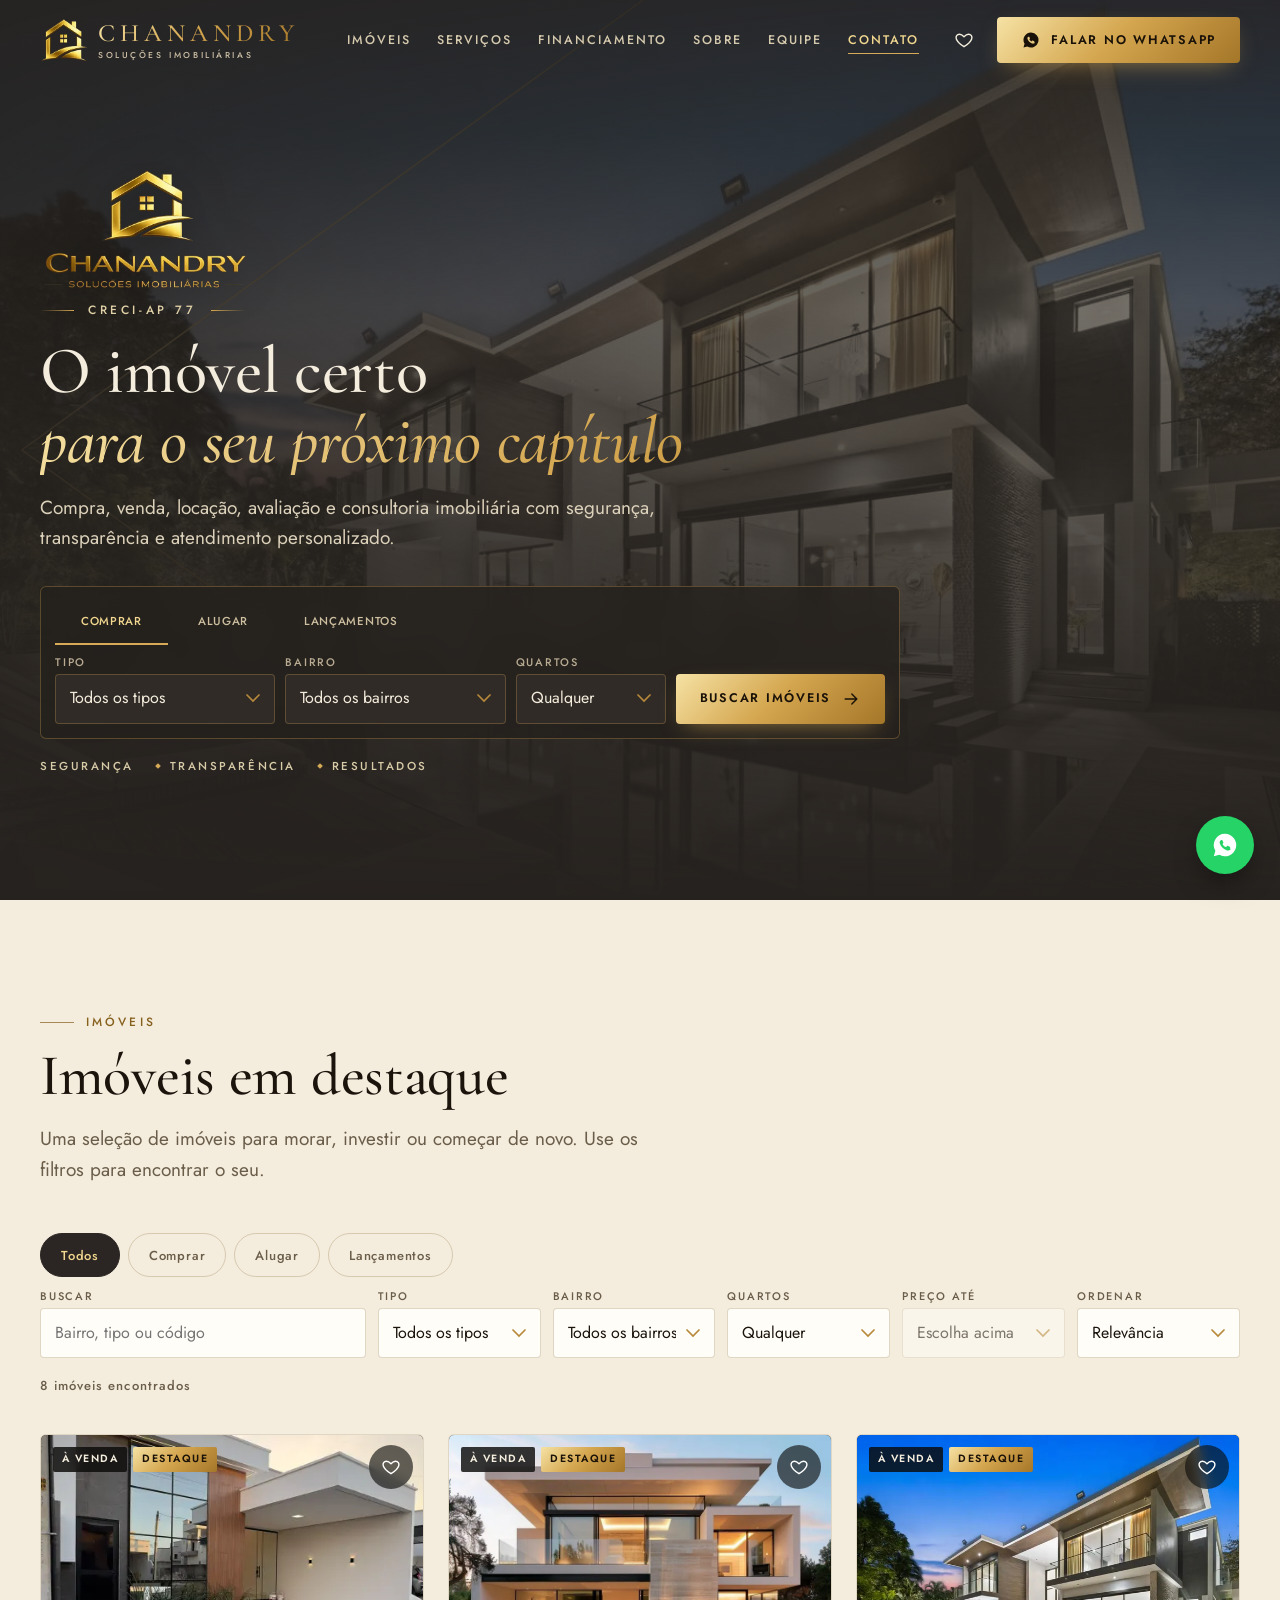
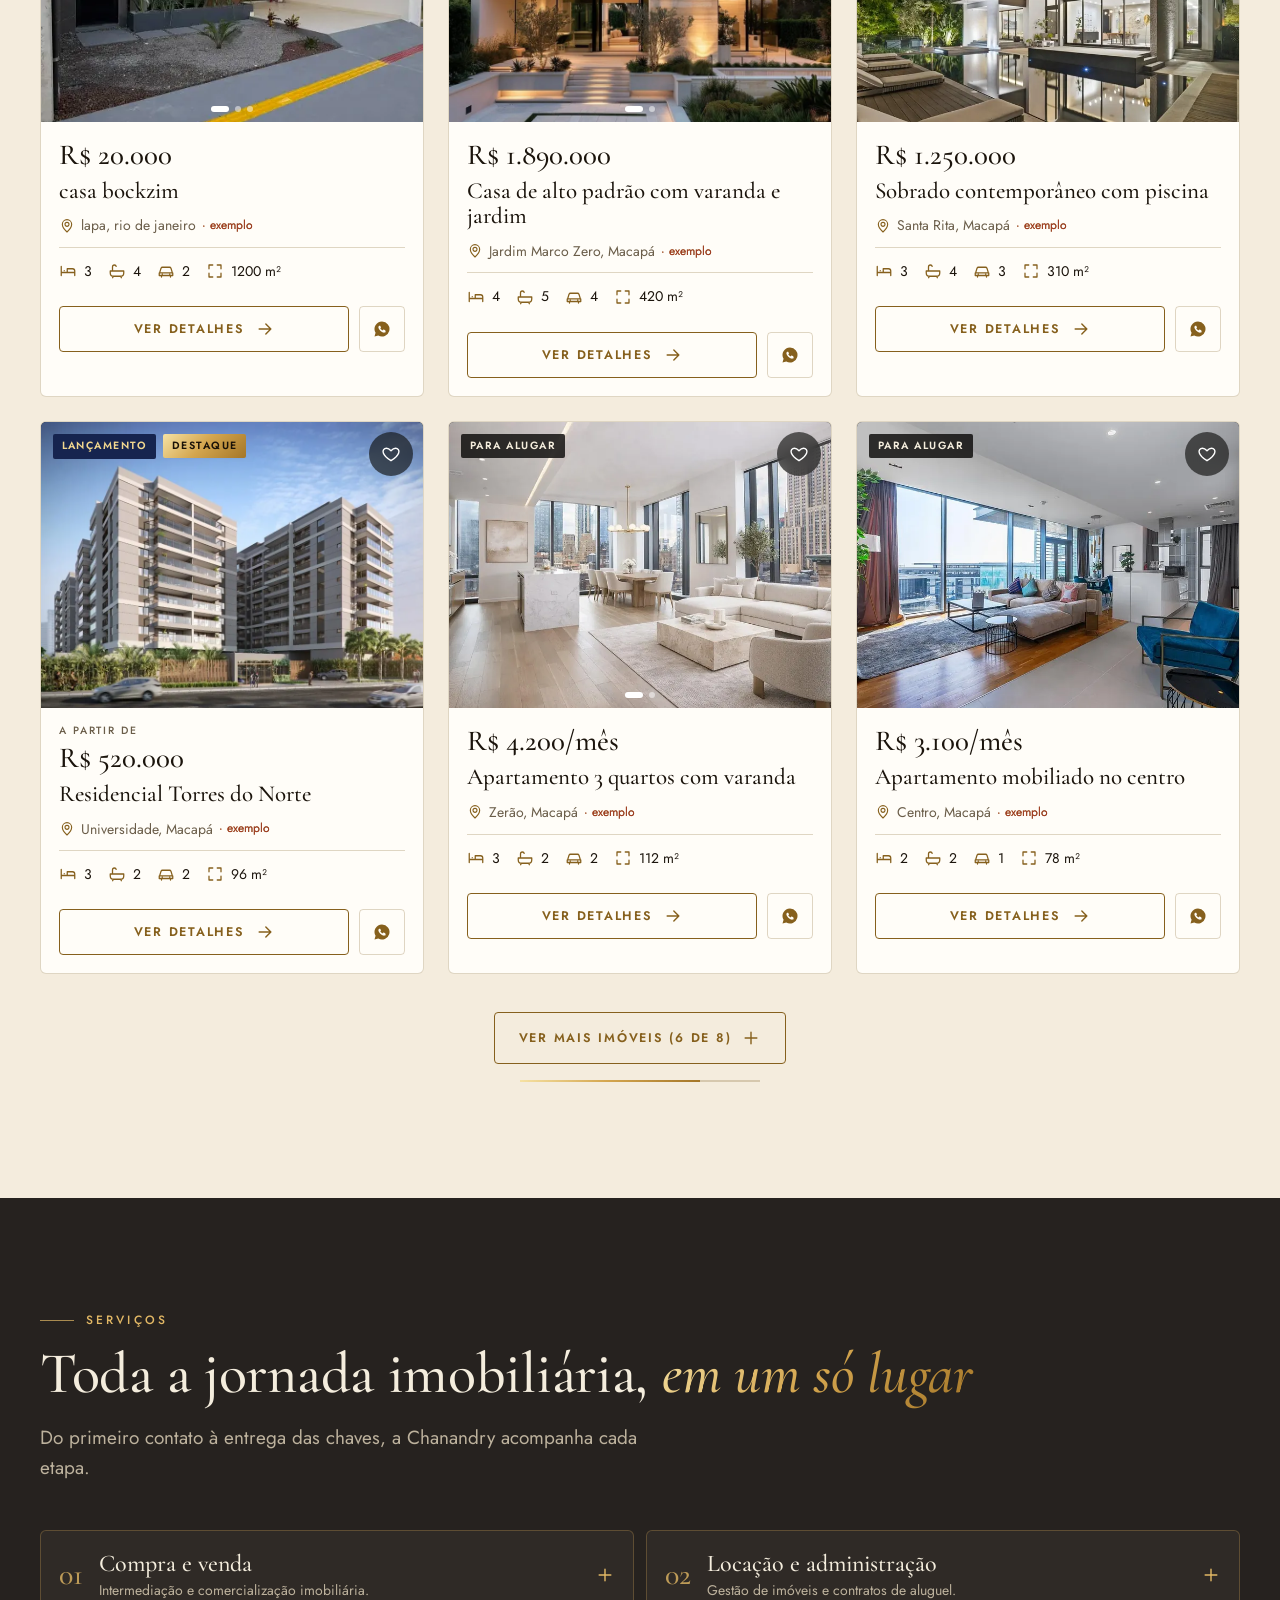
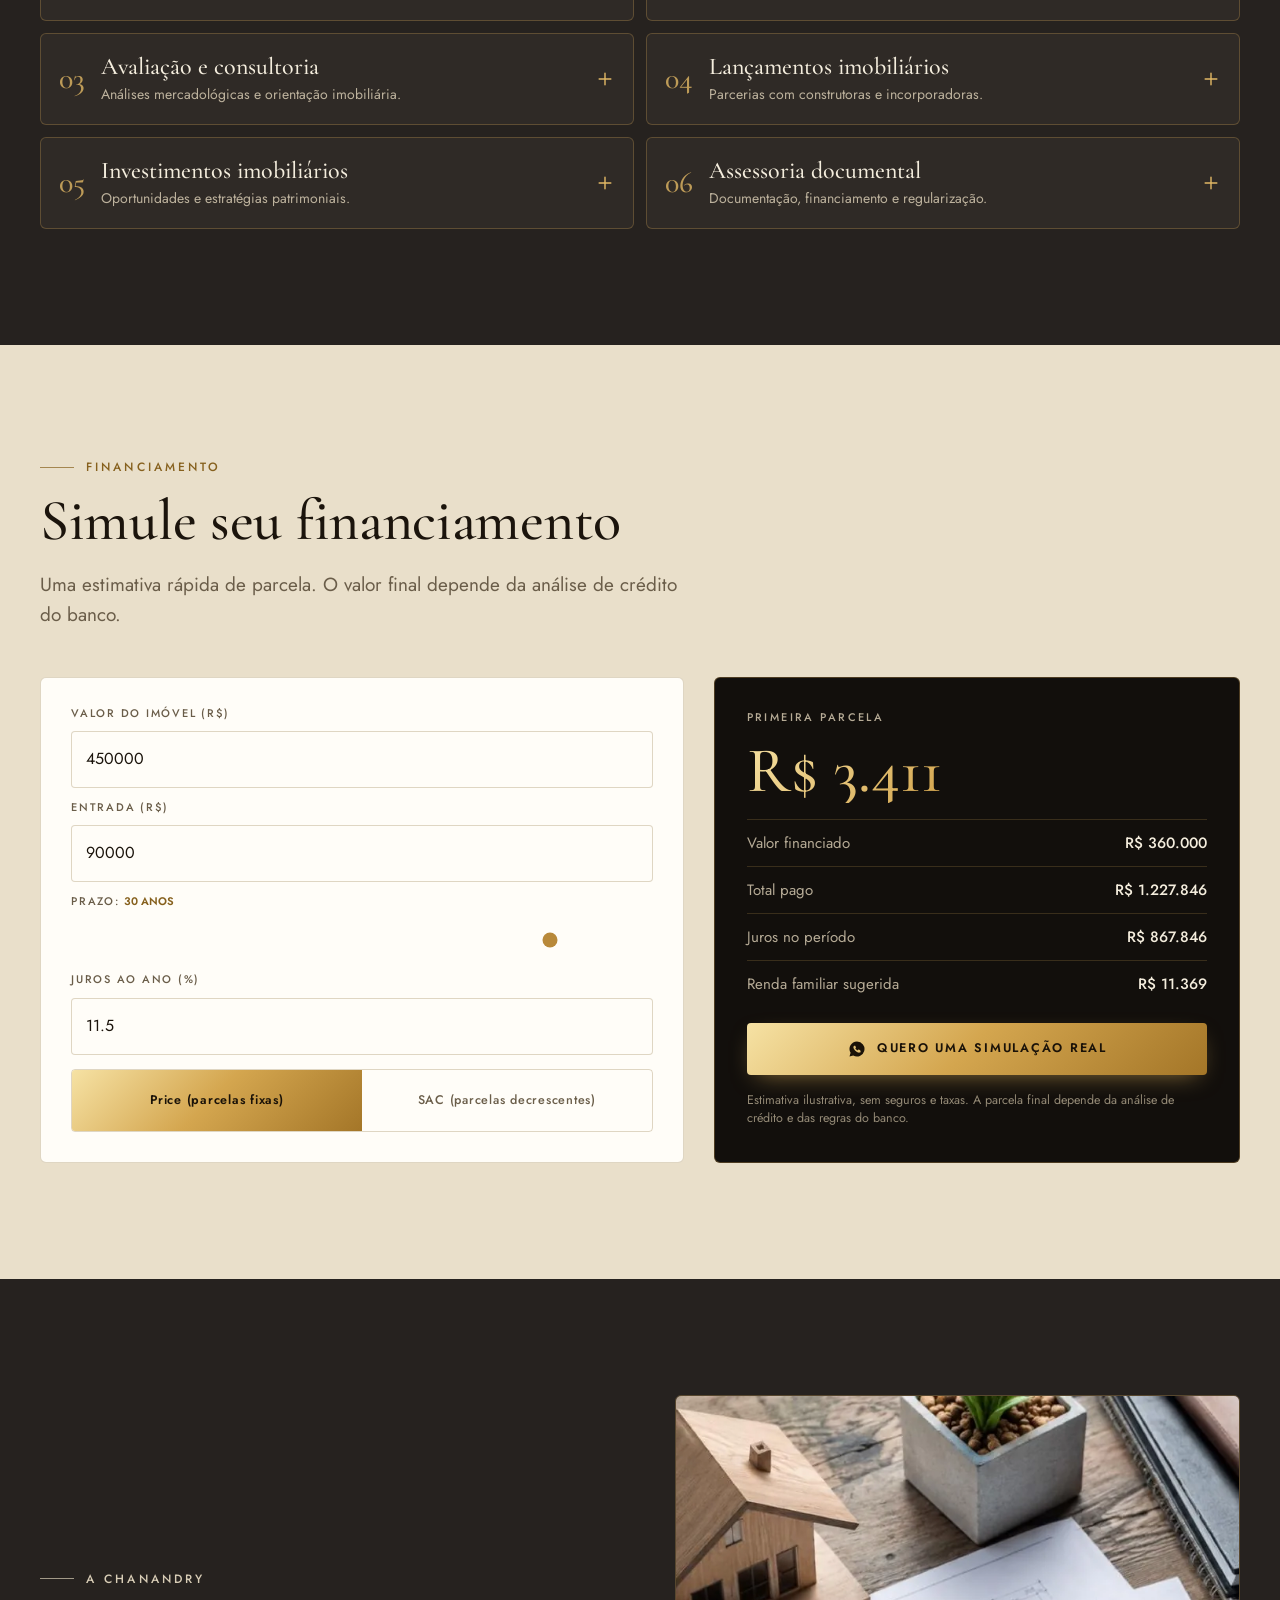
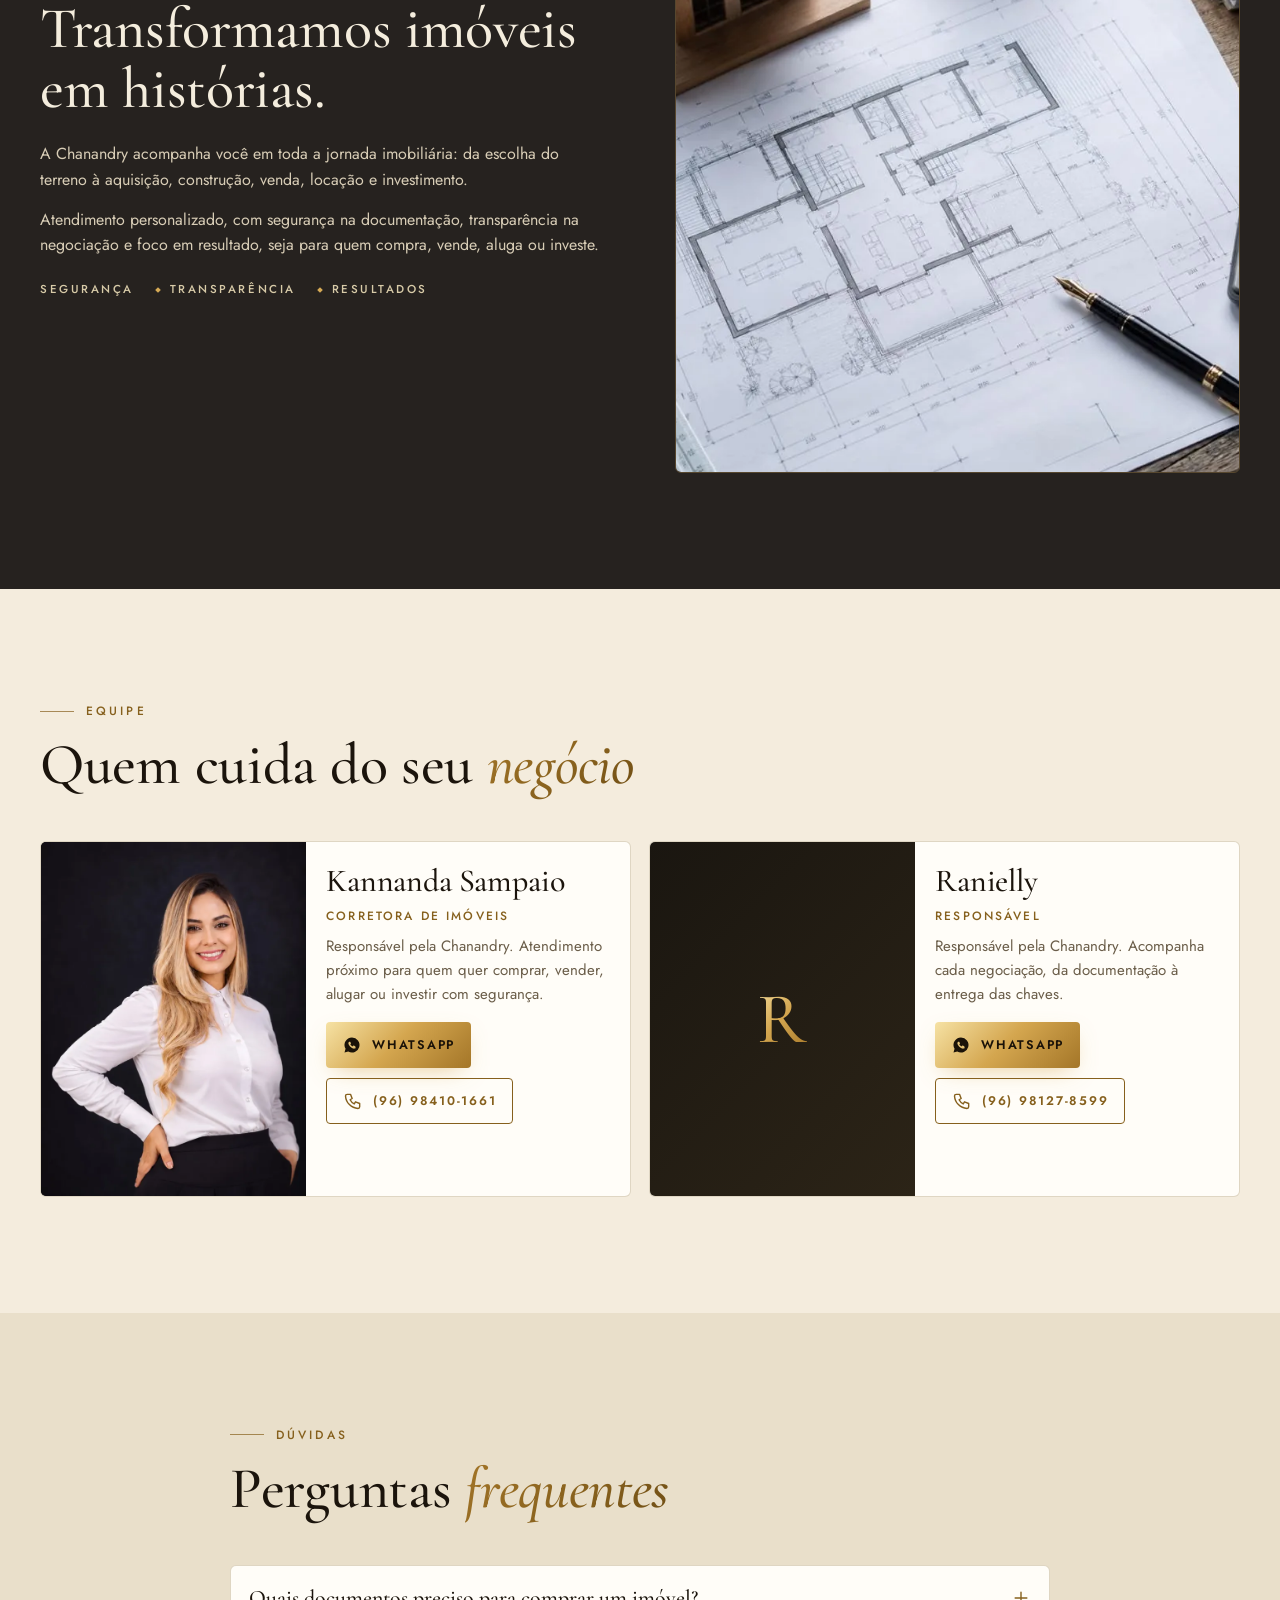
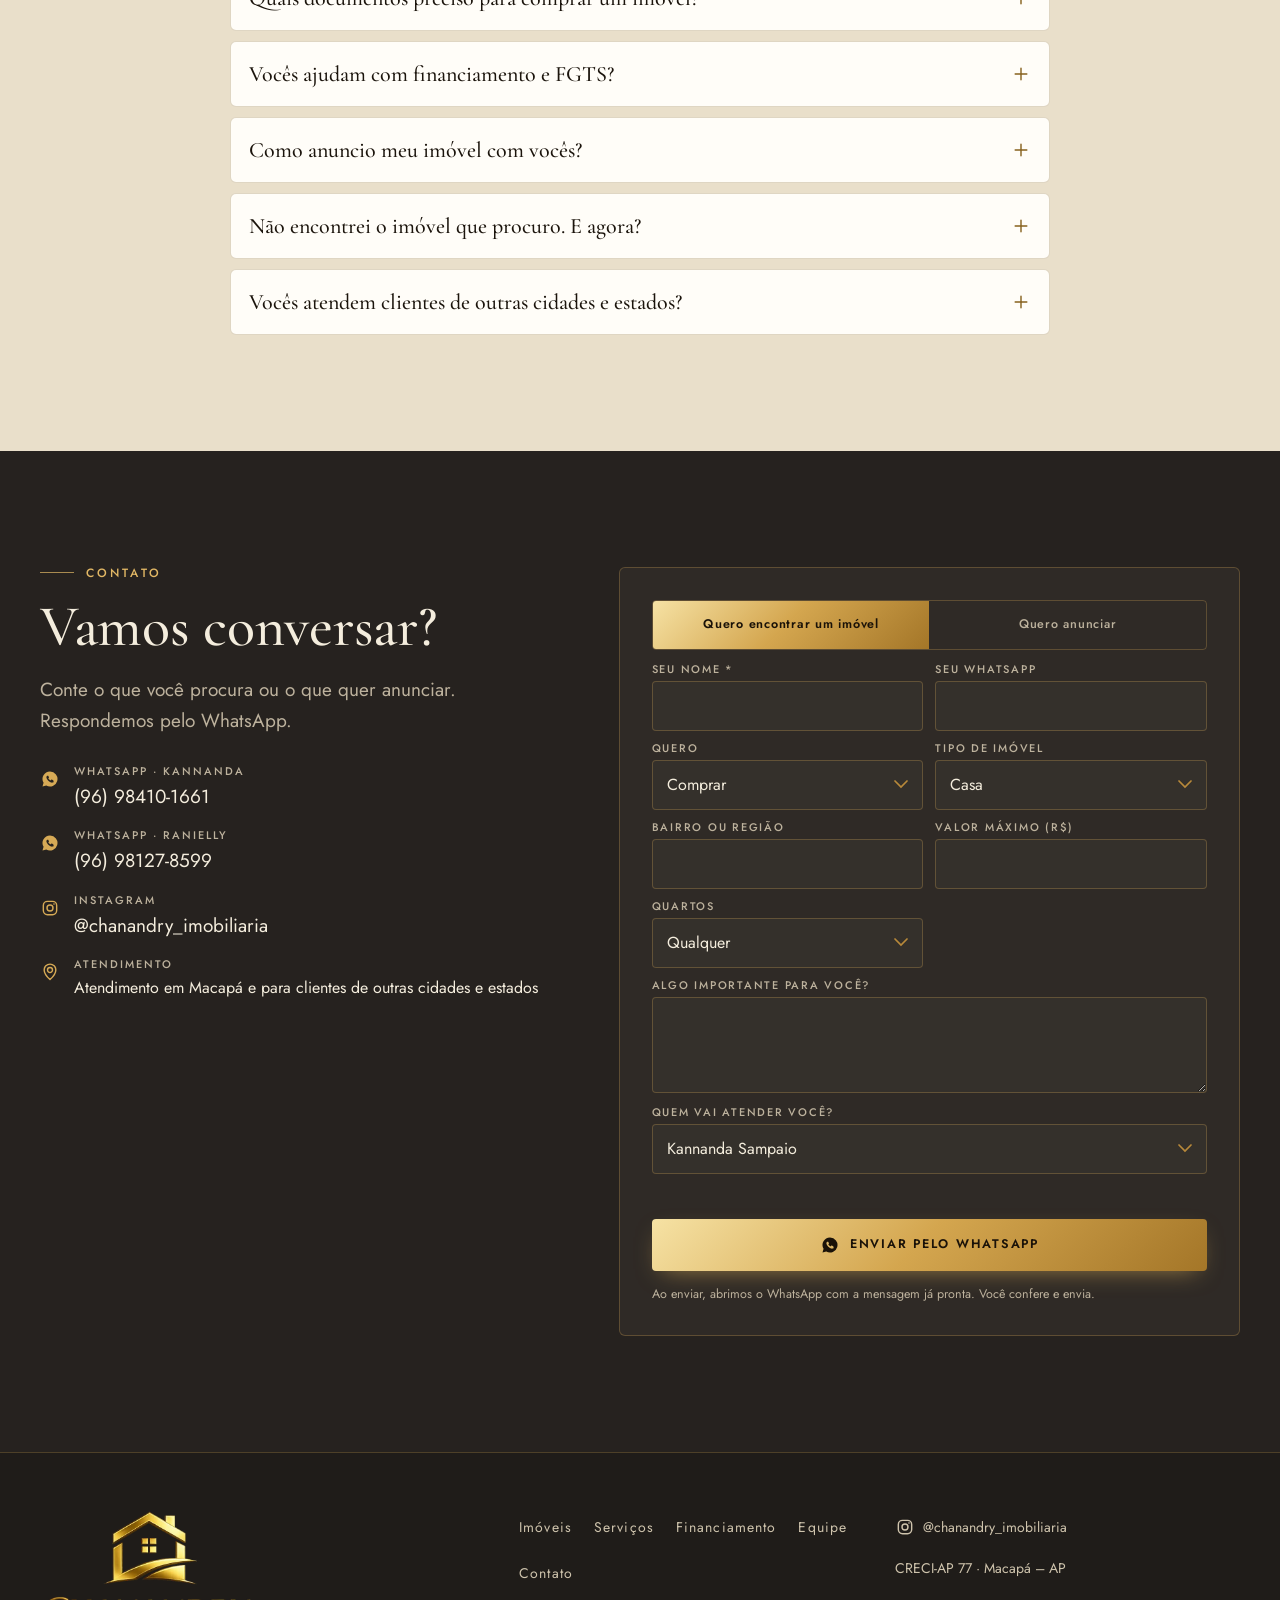
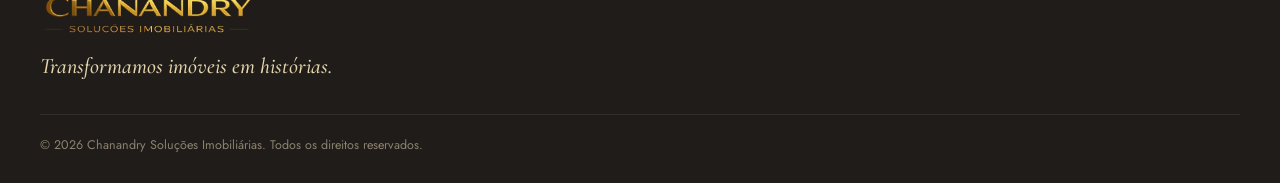
==== commit 6d2e0325: "Nova identidade visual: grafite, dourado e bege, logo real e CRECI-AP 77 em destaque Co-Authored-By:" ====
--- a/index.html
+++ b/index.html
@@ -5,7 +5,7 @@
 <meta name="viewport" content="width=device-width,initial-scale=1,viewport-fit=cover">
 <title>Chanandry Soluções Imobiliárias | Compra, venda e locação em Macapá</title>
 <meta name="description" content="Compra, venda e locação de imóveis em Macapá e região. Casas, apartamentos, terrenos e lançamentos, com segurança, transparência e atendimento personalizado.">
-<meta name="theme-color" content="#0b0a09">
+<meta name="theme-color" content="#1f1c19">
 <meta property="og:type" content="website">
 <meta property="og:title" content="Chanandry Soluções Imobiliárias">
 <meta property="og:description" content="Seu próximo imóvel está aqui. Compra, venda e locação com as melhores oportunidades.">
@@ -68,9 +68,10 @@
 
 <main>
 <section class="hero dk" id="topo">
+  <svg class="hero-arc" viewBox="0 0 600 800" preserveAspectRatio="none" aria-hidden="true"><path d="M560 0 40 400l520 400" fill="none" stroke="url(#gg)" stroke-width="1.6" vector-effect="non-scaling-stroke"/></svg>
   <img class="hero-bg" id="heroImg" alt="" fetchpriority="high" decoding="async">
   <div class="wrap hero-in">
-    <p class="eyebrow" id="heroEy"></p>
+    <div class="hero-brand" id="heroBrand"></div>
     <h1 id="heroT"></h1>
     <p class="lead" id="heroSub"></p>
     <form class="hs" id="heroForm" aria-label="Buscar imóveis">
--- a/assets/css/style.css
+++ b/assets/css/style.css
@@ -1,6 +1,6 @@
 /* Chanandry Soluções Imobiliárias — site público (mobile-first) */
 :root{
-  --bg:#0b0a09;--gold:#d6aa56;--gold-2:#f1d78f;--gold-3:#9b6f26;
+  --bg:#1f1c19;--gold:#d6aa56;--gold-2:#f1d78f;--gold-3:#9b6f26;
   --grad:linear-gradient(135deg,#f6e2a4 0%,#d4a64f 48%,#a47628 100%);
   --navy:#16244f;--wa:#25d366;
   --serif:"Cormorant Garamond","Cormorant",Georgia,"Times New Roman",serif;
@@ -8,9 +8,9 @@
   --ease:cubic-bezier(.2,.7,.2,1);--r:4px;
   --hdr:64px;
 }
-.dk{--s-bg:#0d0b09;--s-fg:#f4eddd;--s-mut:#b6ab96;--s-ln:rgba(214,170,86,.26);--s-card:#17130f;--s-acc:#e2b865;--s-field:#1c1712}
-.lt{--s-bg:#f6f0e4;--s-fg:#1b140c;--s-mut:#6a5d49;--s-ln:rgba(122,88,28,.24);--s-card:#fffdf8;--s-acc:#86601d;--s-field:#fffdf8}
-.lt.alt{--s-bg:#ece2cf}
+.dk{--s-bg:#26221f;--s-fg:#f4eddd;--s-mut:#bdb29d;--s-ln:rgba(214,170,86,.28);--s-card:#2f2a26;--s-acc:#e2b865;--s-field:#34302b}
+.lt{--s-bg:#f4ecdd;--s-fg:#1b140c;--s-mut:#6a5d49;--s-ln:rgba(122,88,28,.24);--s-card:#fffdf8;--s-acc:#86601d;--s-field:#fffdf8}
+.lt.alt{--s-bg:#e9dfca}
 *{box-sizing:border-box;margin:0;padding:0}
 html{scroll-behavior:smooth;scroll-padding-top:var(--hdr);-webkit-text-size-adjust:100%}
 @media (prefers-reduced-motion:reduce){html{scroll-behavior:auto}*,*::before,*::after{animation:none!important;transition:none!important}}
@@ -29,7 +29,7 @@
 
 /* ---------- tipografia ---------- */
 h1,h2,h3{font-family:var(--serif);font-weight:500;line-height:1.04;letter-spacing:-.005em}
-h1{font-size:clamp(44px,12.5vw,92px)}
+h1{font-size:clamp(40px,11.2vw,92px)}
 h2{font-size:clamp(34px,8.6vw,58px)}
 em{font-style:italic;background:var(--grad);-webkit-background-clip:text;background-clip:text;color:transparent;padding-right:.06em}
 .lt em{background:linear-gradient(135deg,#a47628,#86601d 60%,#6d4c14);-webkit-background-clip:text;background-clip:text}
@@ -70,11 +70,11 @@
 
 /* ---------- cabeçalho ---------- */
 .hdr{position:fixed;inset:0 0 auto;z-index:50;height:var(--hdr);transition:background .35s,box-shadow .35s,backdrop-filter .35s;color:#f4eddd}
-.hdr.stuck{background:rgba(11,10,9,.88);backdrop-filter:blur(14px);-webkit-backdrop-filter:blur(14px);box-shadow:0 1px 0 rgba(214,170,86,.25)}
+.hdr.stuck{background:rgba(31,28,25,.92);backdrop-filter:blur(14px);-webkit-backdrop-filter:blur(14px);box-shadow:0 1px 0 rgba(214,170,86,.25)}
 .hdr-in{height:100%;display:flex;align-items:center;gap:4px}
 .logo{display:flex;align-items:center;gap:10px;text-decoration:none;margin-right:auto;min-width:0}
-.logo-i{width:42px;height:39px;flex:none}
-.logo-img{height:44px;width:auto}
+.logo-i{width:44px;height:auto;flex:none}
+.logo-img{height:132px;width:auto;max-width:100%}
 .logo-t{display:grid;gap:5px}
 .logo-t b{font:500 21px/1 var(--serif);letter-spacing:.2em;background:var(--grad);-webkit-background-clip:text;background-clip:text;color:transparent}
 .logo-t small{font:500 7.6px/1 var(--sans);letter-spacing:.3em;color:#c8bba2;white-space:nowrap}
@@ -86,22 +86,30 @@
 .drawer-foot{display:grid;gap:10px}
 
 /* ---------- herói ---------- */
-.hero{position:relative;overflow:hidden;min-height:100svh;display:flex;align-items:flex-end;padding:calc(var(--hdr) + 40px) 0 34px;isolation:isolate;background:var(--bg)}
-.hero-bg{position:absolute;inset:0;width:100%;height:100%;object-fit:cover;object-position:62% 50%;z-index:-2;animation:kb 22s ease-out both}
+.hero{position:relative;overflow:hidden;min-height:100svh;display:flex;align-items:flex-end;padding:calc(var(--hdr) + 28px) 0 34px;isolation:isolate;background:var(--bg)}
+.hero-arc{display:none}
+.hero-brand{margin-bottom:20px}
+.hb-logo{width:min(250px,64vw);height:auto;filter:drop-shadow(0 6px 22px rgba(0,0,0,.35))}
+.hb-name{font:500 34px/1 var(--serif);letter-spacing:.2em;color:var(--gold-2)}
+.hb-name small{display:block;margin-top:8px;font:500 11px/1 var(--sans);letter-spacing:.3em;color:#cdbf9f}
+.hb-creci{display:flex;align-items:center;gap:14px;margin-top:10px;font:500 12px/1 var(--sans);letter-spacing:.3em;color:#e6d6ab}
+.hb-creci::before,.hb-creci::after{content:"";height:1px;width:34px;background:linear-gradient(90deg,transparent,#d4a64f)}
+.hb-creci::after{transform:scaleX(-1)}
+.hero-bg{position:absolute;inset:0;width:100%;height:100%;object-fit:cover;object-position:62% 50%;z-index:-2;animation:kb 22s ease-out both;filter:saturate(.7) sepia(.28) brightness(.92)}
 @keyframes kb{from{transform:scale(1.07)}to{transform:scale(1)}}
-.hero::after{content:"";position:absolute;inset:0;z-index:-1;background:linear-gradient(180deg,rgba(9,8,7,.72) 0%,rgba(9,8,7,.35) 32%,rgba(9,8,7,.86) 78%,#0b0a09 100%),linear-gradient(90deg,rgba(9,8,7,.55),transparent 70%)}
+.hero::after{content:"";position:absolute;inset:0;z-index:-1;background:linear-gradient(180deg,rgba(38,34,31,.9) 0%,rgba(38,34,31,.62) 34%,rgba(38,34,31,.9) 80%,#26221f 100%),linear-gradient(90deg,rgba(38,34,31,.7),transparent 75%)}
 .hero-in{display:grid;grid-template-columns:minmax(0,1fr)}
 .hero h1{margin-bottom:0}
 .hero .lead{color:#dcd1ba;margin-bottom:26px}
-.hs{background:rgba(14,12,10,.78);backdrop-filter:blur(14px);-webkit-backdrop-filter:blur(14px);border:1px solid rgba(214,170,86,.3);border-radius:6px;padding:14px}
+.hs{background:rgba(36,32,29,.78);backdrop-filter:blur(14px);-webkit-backdrop-filter:blur(14px);border:1px solid rgba(214,170,86,.3);border-radius:6px;padding:14px}
 .hs-tabs{display:flex;gap:4px;margin-bottom:12px;overflow-x:auto;scrollbar-width:none}
 .hs-tabs::-webkit-scrollbar{display:none}
-.hs-tabs button{flex:1 0 auto;min-height:44px;padding:0 16px;font:500 12.5px/1 var(--sans);letter-spacing:.14em;text-transform:uppercase;color:#cdbf9f;border-bottom:2px solid transparent}
+.hs-tabs button{flex:1 1 0;min-width:0;min-height:44px;padding:0 4px;font:500 11.5px/1 var(--sans);letter-spacing:.06em;text-transform:uppercase;color:#cdbf9f;border-bottom:2px solid transparent}
 .hs-tabs button[aria-selected=true]{color:var(--gold-2);border-color:var(--gold)}
 .hs-row{display:grid;grid-template-columns:1fr 1fr;gap:10px}
 .hs-row .f:nth-child(1),.hs-row .hs-go{grid-column:1/-1}
 .hs .f>span{color:#b8ab92}
-.hs .f select{background-color:#1c1712;color:#f4eddd;border-color:rgba(214,170,86,.28)}
+.hs .f select{background-color:#302b27;color:#f4eddd;border-color:rgba(214,170,86,.28)}
 .trust{display:flex;flex-wrap:wrap;gap:10px 22px;margin-top:22px;font:500 11.5px/1 var(--sans);letter-spacing:.22em;text-transform:uppercase;color:#d8cba8}
 .trust li{display:flex;align-items:center;gap:10px}
 .trust li+li::before{content:"";width:4px;height:4px;transform:rotate(45deg);background:var(--gold)}
@@ -118,7 +126,7 @@
 .chips{display:flex;gap:8px;overflow-x:auto;padding:2px 0 14px;scrollbar-width:none;margin-inline:-20px;padding-inline:20px}
 .chips::-webkit-scrollbar{display:none}
 .chip{flex:none;min-height:44px;padding:0 20px;border:1px solid var(--s-ln);border-radius:999px;font:500 13px/1 var(--sans);letter-spacing:.06em;color:var(--s-mut);transition:background .25s,color .25s,border-color .25s}
-.chip[aria-pressed=true]{background:#1b140c;color:var(--gold-2);border-color:#1b140c}
+.chip[aria-pressed=true]{background:#2b2623;color:var(--gold-2);border-color:#2b2623}
 .flt-grid{display:grid;grid-template-columns:1fr 1fr;gap:10px}
 .f-q{grid-column:1/-1}
 .flt-bar{display:flex;align-items:center;justify-content:space-between;gap:12px;margin-top:6px;min-height:44px}
@@ -248,7 +256,7 @@
 .fields{display:grid;gap:12px}
 
 /* rodapé */
-.ft{background:#070605;padding:54px 0 28px;border-top:1px solid rgba(214,170,86,.25);color:#cfc4ad}
+.ft{background:#1f1c19;padding:54px 0 28px;border-top:1px solid rgba(214,170,86,.25);color:#cfc4ad}
 .ft-in{display:grid;gap:30px}
 .ft-b p{margin-top:14px;font:italic 500 22px/1.2 var(--serif);color:#e6d6ae}
 .ft-n{display:flex;flex-wrap:wrap;gap:6px 22px}
@@ -352,8 +360,12 @@
   .logo-t b{font-size:25px}
   .logo-t small{font-size:8.6px}
   .hero{align-items:center;padding-bottom:70px}
+  .hero-arc{display:block;position:absolute;left:-2%;top:0;height:100%;width:56%;z-index:-1;opacity:.7;pointer-events:none}
+  .hb-logo{width:210px}
+  .hb-creci{justify-content:flex-start}
   .hero-in{max-width:1200px}
-  .hero h1{max-width:16ch}
+  .hero h1{max-width:none;font-size:clamp(52px,5.2vw,76px)}
+  .hero h1 em{display:block}
   .hs-tabs button{flex:0 0 auto;padding:0 26px}
   .hs{margin-top:6px;max-width:860px}
   .hs-row{grid-template-columns:1fr 1fr 150px auto;align-items:end}
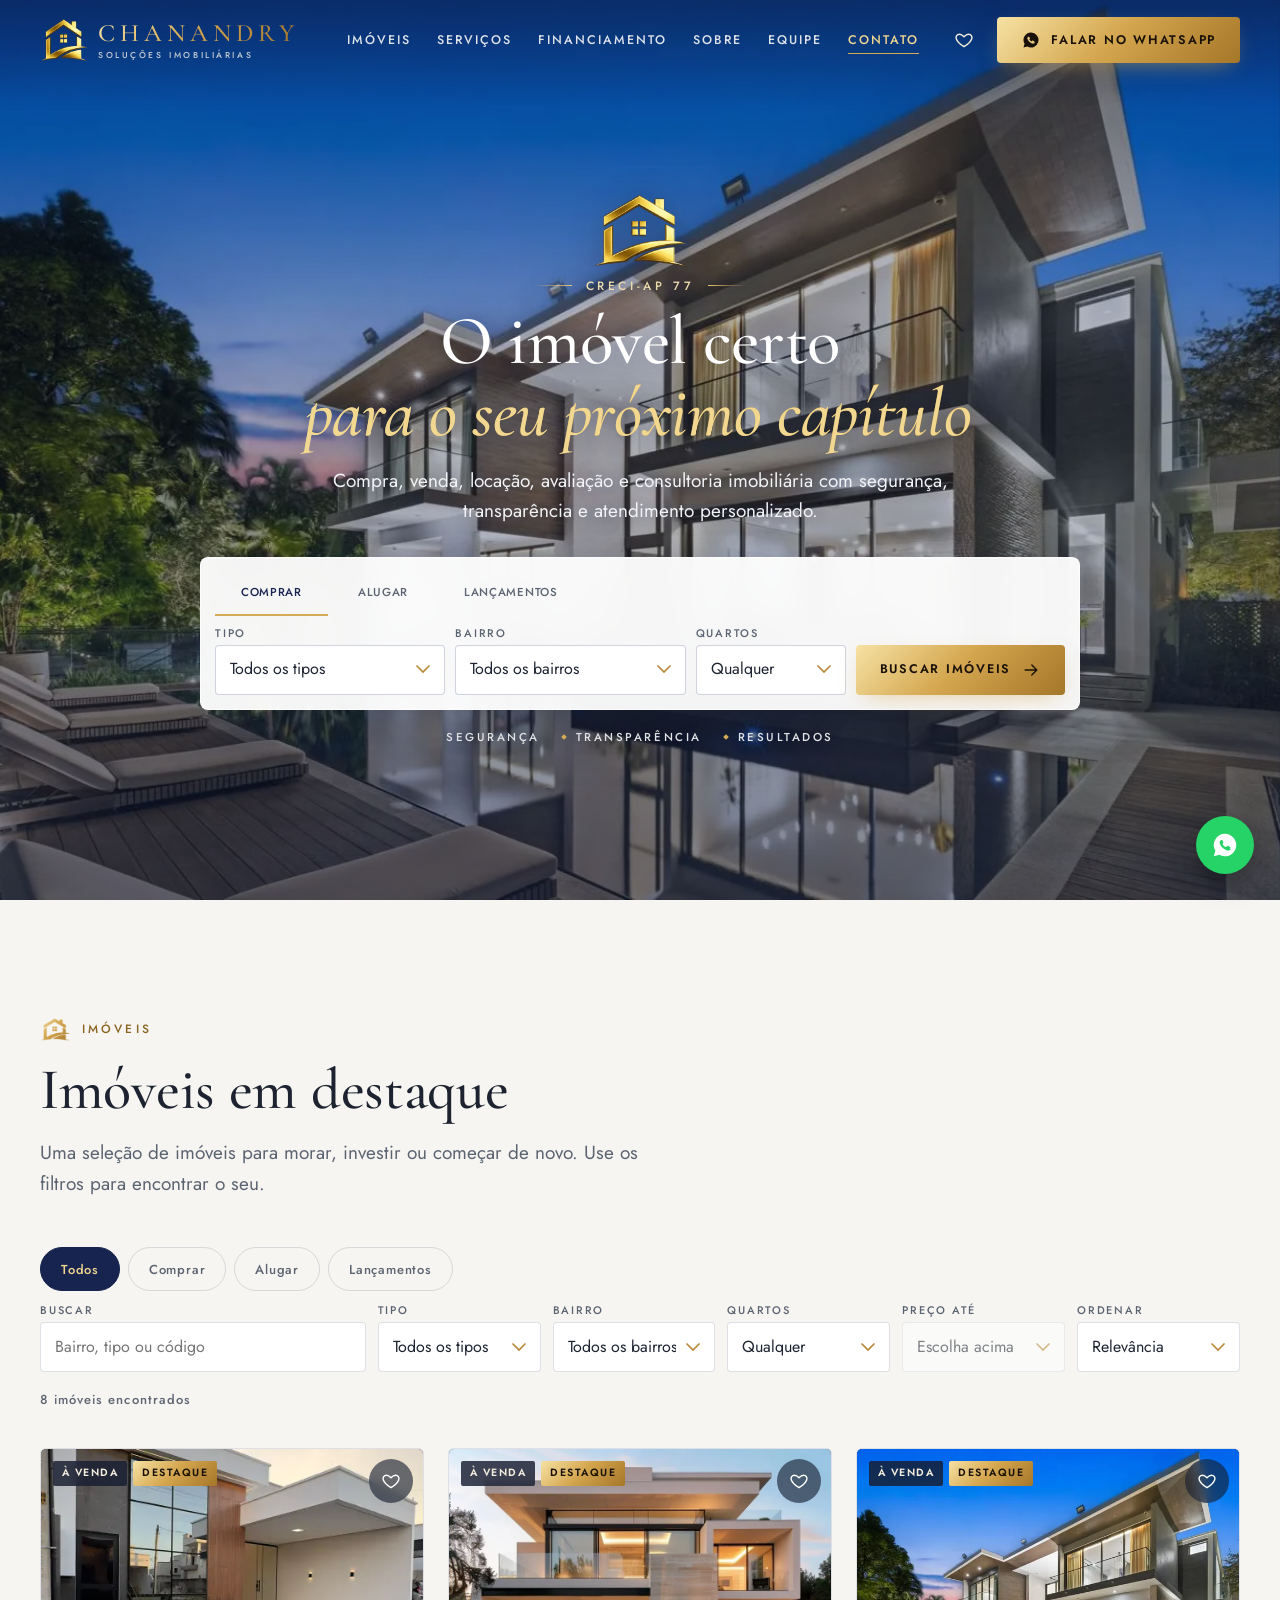
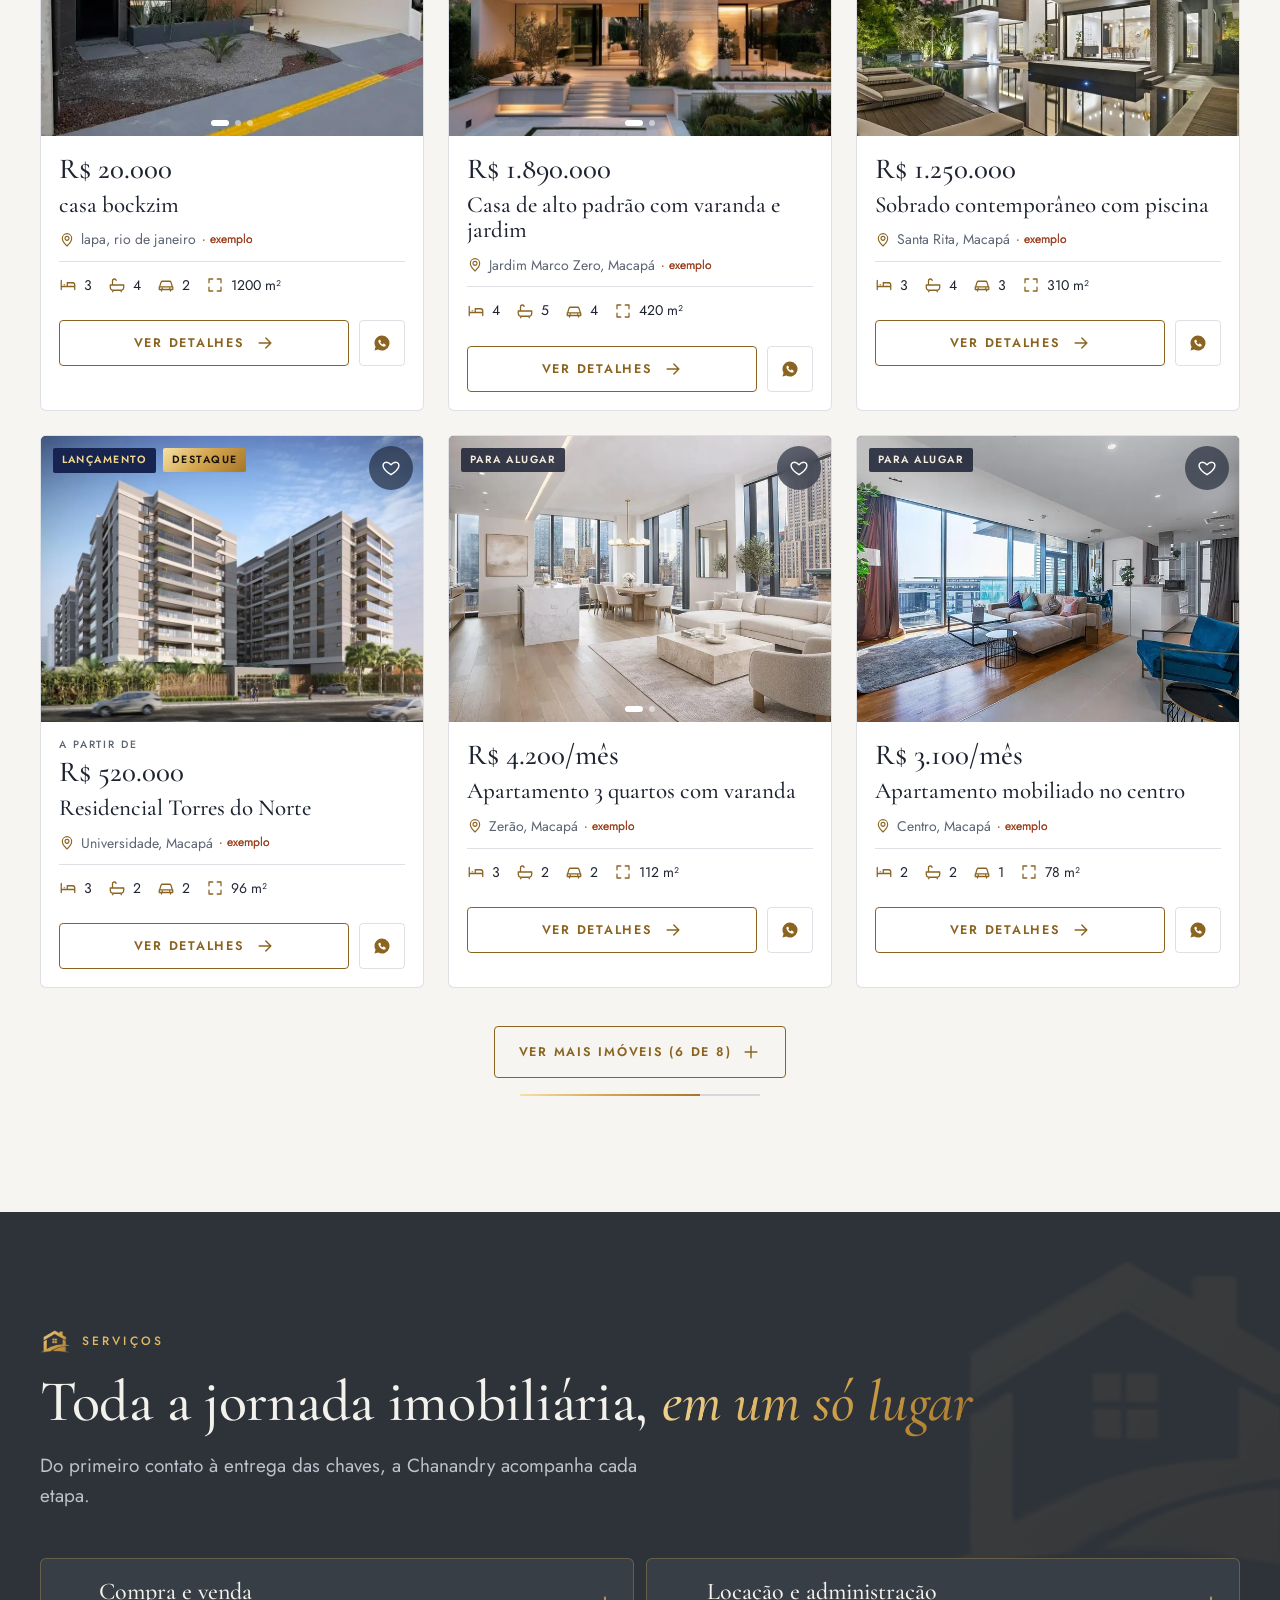
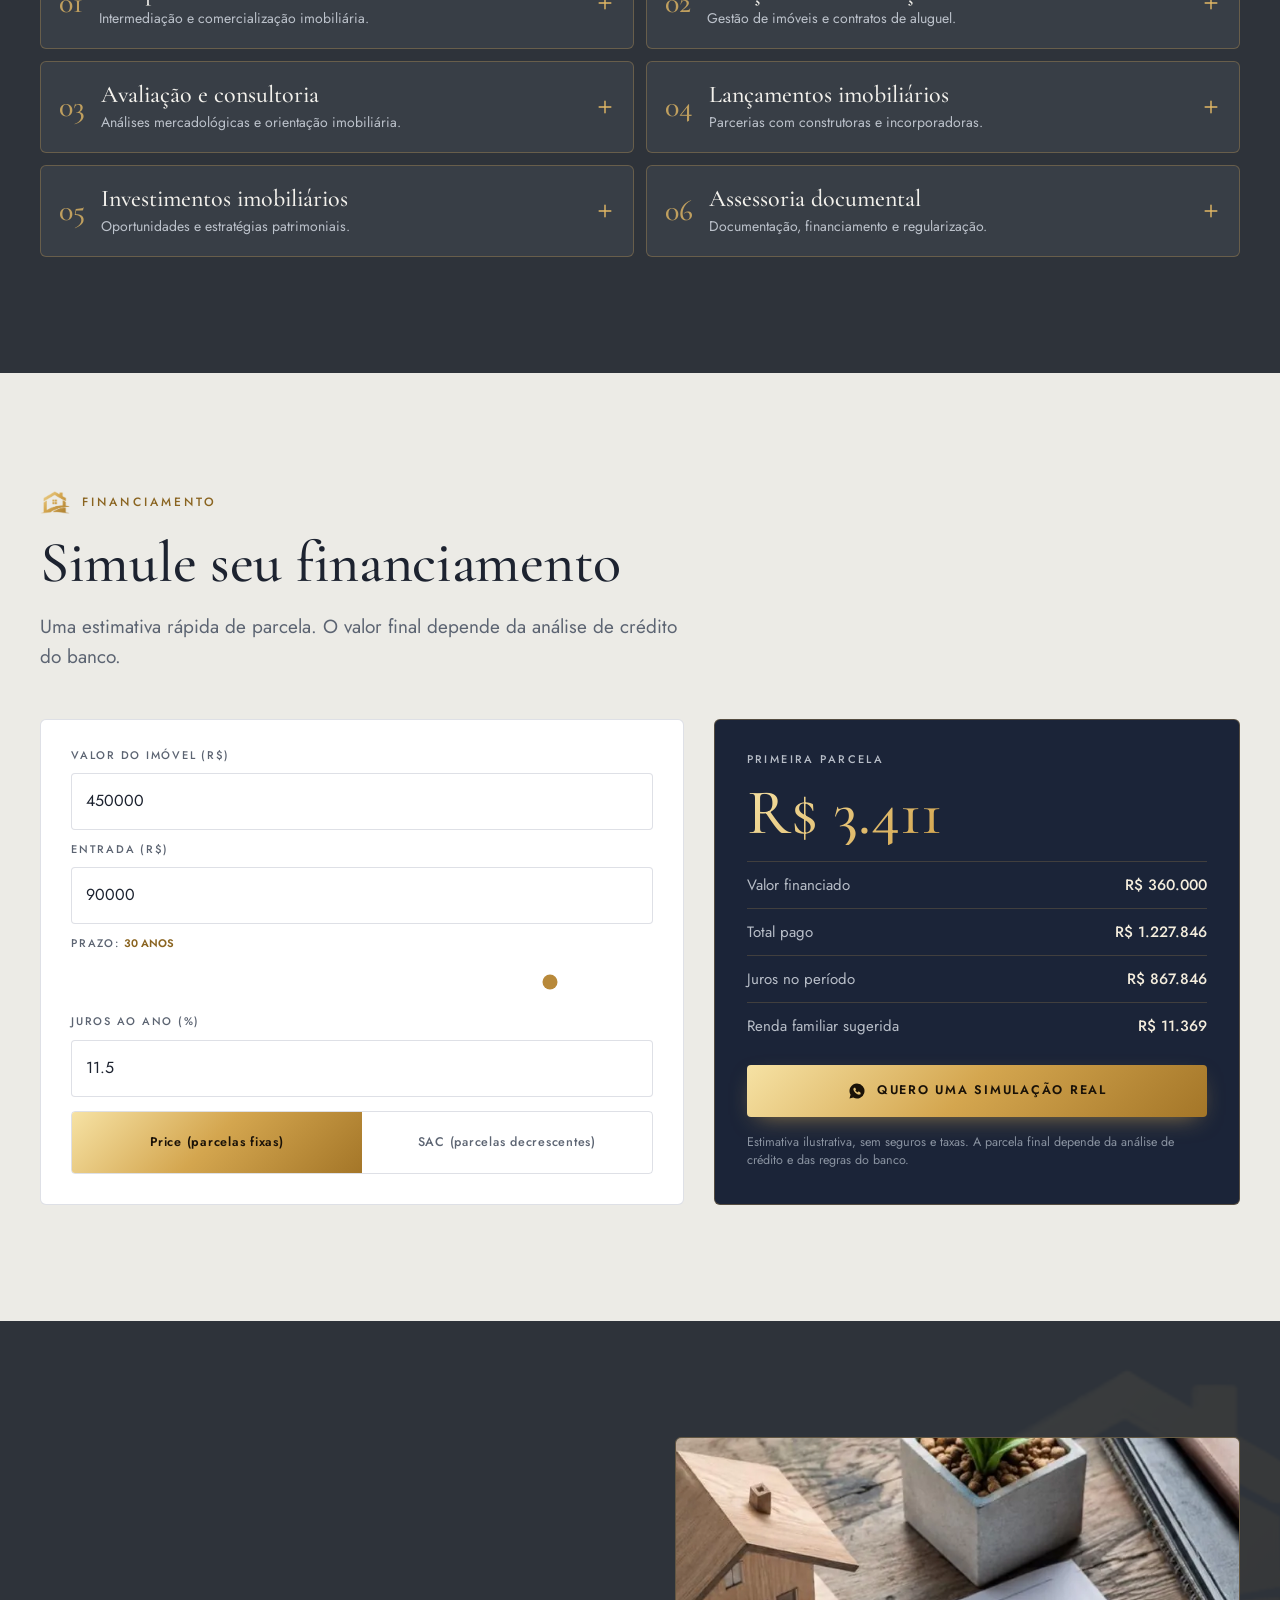
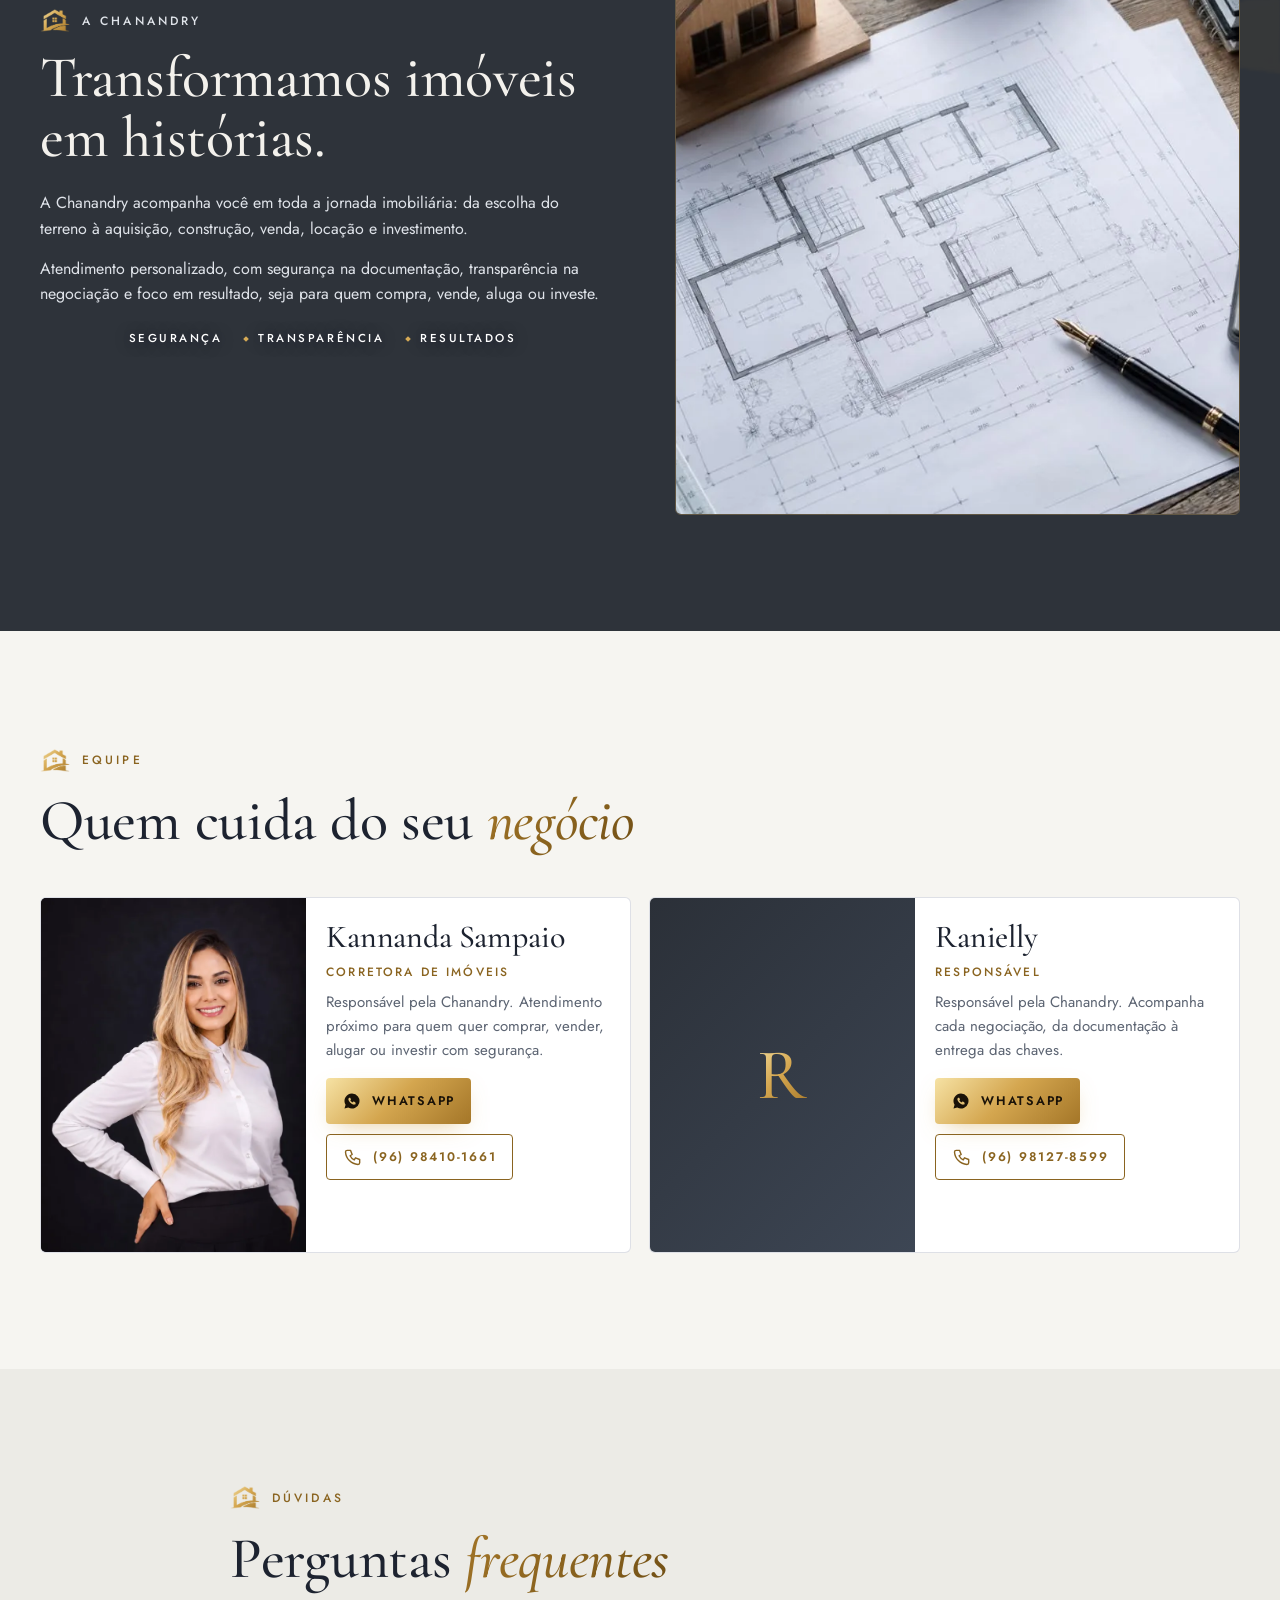
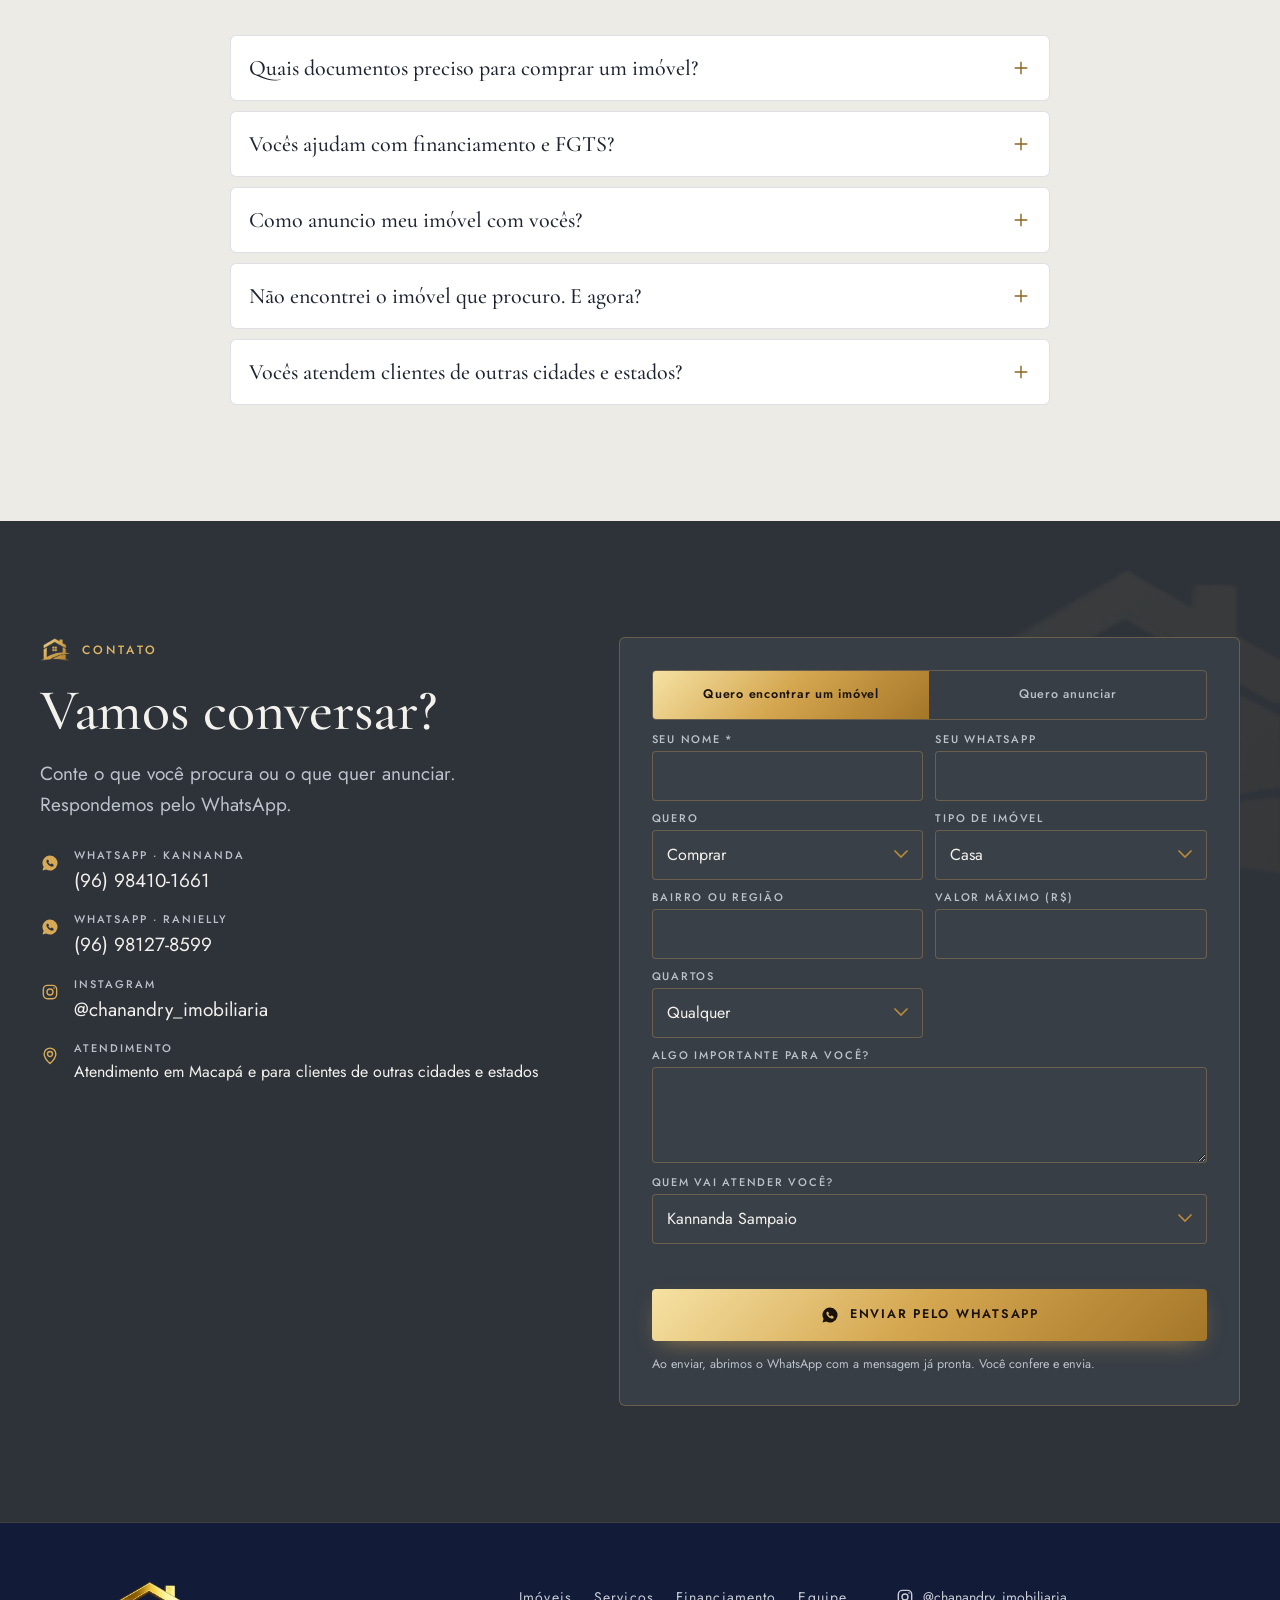
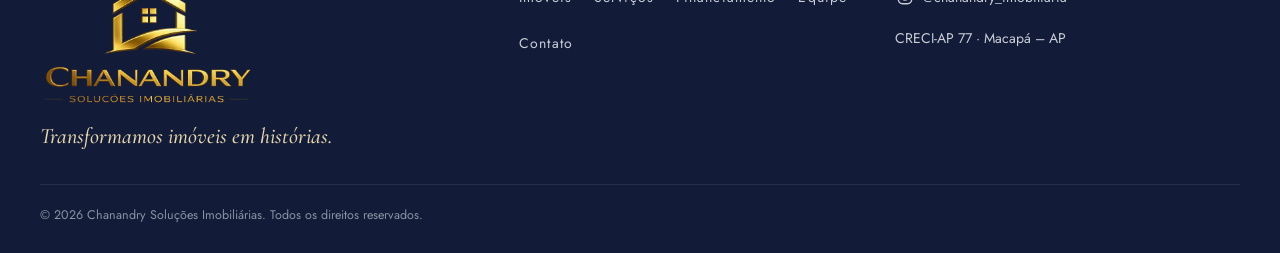
==== commit 444797e9: "Visual mais limpo: topo com foto viva e headline centralizada, paleta chumbo/dourado/azul marinho, c" ====
--- a/index.html
+++ b/index.html
@@ -5,7 +5,7 @@
 <meta name="viewport" content="width=device-width,initial-scale=1,viewport-fit=cover">
 <title>Chanandry Soluções Imobiliárias | Compra, venda e locação em Macapá</title>
 <meta name="description" content="Compra, venda e locação de imóveis em Macapá e região. Casas, apartamentos, terrenos e lançamentos, com segurança, transparência e atendimento personalizado.">
-<meta name="theme-color" content="#1f1c19">
+<meta name="theme-color" content="#16244f">
 <meta property="og:type" content="website">
 <meta property="og:title" content="Chanandry Soluções Imobiliárias">
 <meta property="og:description" content="Seu próximo imóvel está aqui. Compra, venda e locação com as melhores oportunidades.">
@@ -68,7 +68,6 @@
 
 <main>
 <section class="hero dk" id="topo">
-  <svg class="hero-arc" viewBox="0 0 600 800" preserveAspectRatio="none" aria-hidden="true"><path d="M560 0 40 400l520 400" fill="none" stroke="url(#gg)" stroke-width="1.6" vector-effect="non-scaling-stroke"/></svg>
   <img class="hero-bg" id="heroImg" alt="" fetchpriority="high" decoding="async">
   <div class="wrap hero-in">
     <div class="hero-brand" id="heroBrand"></div>
--- a/assets/css/style.css
+++ b/assets/css/style.css
@@ -1,6 +1,6 @@
 /* Chanandry Soluções Imobiliárias — site público (mobile-first) */
 :root{
-  --bg:#1f1c19;--gold:#d6aa56;--gold-2:#f1d78f;--gold-3:#9b6f26;
+  --bg:#121b38;--gold:#d6aa56;--gold-2:#f1d78f;--gold-3:#9b6f26;
   --grad:linear-gradient(135deg,#f6e2a4 0%,#d4a64f 48%,#a47628 100%);
   --navy:#16244f;--wa:#25d366;
   --serif:"Cormorant Garamond","Cormorant",Georgia,"Times New Roman",serif;
@@ -8,9 +8,9 @@
   --ease:cubic-bezier(.2,.7,.2,1);--r:4px;
   --hdr:64px;
 }
-.dk{--s-bg:#26221f;--s-fg:#f4eddd;--s-mut:#bdb29d;--s-ln:rgba(214,170,86,.28);--s-card:#2f2a26;--s-acc:#e2b865;--s-field:#34302b}
-.lt{--s-bg:#f4ecdd;--s-fg:#1b140c;--s-mut:#6a5d49;--s-ln:rgba(122,88,28,.24);--s-card:#fffdf8;--s-acc:#86601d;--s-field:#fffdf8}
-.lt.alt{--s-bg:#e9dfca}
+.dk{--s-bg:#2e333a;--s-fg:#f3f1ec;--s-mut:#bcc2cb;--s-ln:rgba(214,170,86,.3);--s-card:#383e46;--s-acc:#e2b865;--s-field:#3a4048}
+.lt{--s-bg:#f6f5f1;--s-fg:#1d2330;--s-mut:#5c6472;--s-ln:rgba(22,36,79,.14);--s-card:#ffffff;--s-acc:#8a6420;--s-field:#ffffff}
+.lt.alt{--s-bg:#ecebe6}
 *{box-sizing:border-box;margin:0;padding:0}
 html{scroll-behavior:smooth;scroll-padding-top:var(--hdr);-webkit-text-size-adjust:100%}
 @media (prefers-reduced-motion:reduce){html{scroll-behavior:auto}*,*::before,*::after{animation:none!important;transition:none!important}}
@@ -34,8 +34,8 @@
 em{font-style:italic;background:var(--grad);-webkit-background-clip:text;background-clip:text;color:transparent;padding-right:.06em}
 .lt em{background:linear-gradient(135deg,#a47628,#86601d 60%,#6d4c14);-webkit-background-clip:text;background-clip:text}
 .eyebrow{display:flex;align-items:center;gap:12px;font:500 12px/1 var(--sans);letter-spacing:.26em;text-transform:uppercase;color:var(--s-acc,var(--gold));margin-bottom:18px}
-.eyebrow::before{content:"";width:34px;height:1px;background:currentColor;opacity:.7}
-.lead{font-size:clamp(16px,4.2vw,19px);color:var(--s-mut,#cfc4ad);max-width:58ch;margin-top:18px}
+.eyebrow::before{content:"";width:30px;height:26px;background:var(--grad);-webkit-mask:var(--icone) center/contain no-repeat;mask:var(--icone) center/contain no-repeat}
+.lead{font-size:clamp(16px,4.2vw,19px);color:var(--s-mut,#c9ced6);max-width:58ch;margin-top:18px}
 .note{font-size:12.5px;color:var(--s-mut);line-height:1.5}
 
 /* ---------- botões e campos ---------- */
@@ -70,47 +70,49 @@
 
 /* ---------- cabeçalho ---------- */
 .hdr{position:fixed;inset:0 0 auto;z-index:50;height:var(--hdr);transition:background .35s,box-shadow .35s,backdrop-filter .35s;color:#f4eddd}
-.hdr.stuck{background:rgba(31,28,25,.92);backdrop-filter:blur(14px);-webkit-backdrop-filter:blur(14px);box-shadow:0 1px 0 rgba(214,170,86,.25)}
+.hdr.stuck{background:rgba(22,29,48,.92);backdrop-filter:blur(14px);-webkit-backdrop-filter:blur(14px);box-shadow:0 1px 0 rgba(214,170,86,.25)}
 .hdr-in{height:100%;display:flex;align-items:center;gap:4px}
 .logo{display:flex;align-items:center;gap:10px;text-decoration:none;margin-right:auto;min-width:0}
 .logo-i{width:44px;height:auto;flex:none}
 .logo-img{height:132px;width:auto;max-width:100%}
 .logo-t{display:grid;gap:5px}
 .logo-t b{font:500 21px/1 var(--serif);letter-spacing:.2em;background:var(--grad);-webkit-background-clip:text;background-clip:text;color:transparent}
-.logo-t small{font:500 7.6px/1 var(--sans);letter-spacing:.3em;color:#c8bba2;white-space:nowrap}
+.logo-t small{font:500 7.6px/1 var(--sans);letter-spacing:.3em;color:#c3c9d2;white-space:nowrap}
 .nav,.hdr-cta{display:none}
-.drawer{position:fixed;inset:0;z-index:45;background:rgba(9,8,7,.97);padding:calc(var(--hdr) + 28px) 24px 28px;display:flex;flex-direction:column;justify-content:space-between;gap:24px;opacity:0;visibility:hidden;transform:translateY(-12px);transition:opacity .35s,transform .45s var(--ease),visibility .35s;overflow:auto}
+.drawer{position:fixed;inset:0;z-index:45;background:rgba(22,29,48,.97);padding:calc(var(--hdr) + 28px) 24px 28px;display:flex;flex-direction:column;justify-content:space-between;gap:24px;opacity:0;visibility:hidden;transform:translateY(-12px);transition:opacity .35s,transform .45s var(--ease),visibility .35s;overflow:auto}
 .drawer.open{opacity:1;visibility:visible;transform:none}
 .drawer nav{display:grid}
 .drawer nav a{font:500 34px/1 var(--serif);padding:15px 0;border-bottom:1px solid rgba(214,170,86,.18);text-decoration:none}
 .drawer-foot{display:grid;gap:10px}
 
 /* ---------- herói ---------- */
-.hero{position:relative;overflow:hidden;min-height:100svh;display:flex;align-items:flex-end;padding:calc(var(--hdr) + 28px) 0 34px;isolation:isolate;background:var(--bg)}
-.hero-arc{display:none}
-.hero-brand{margin-bottom:20px}
-.hb-logo{width:min(250px,64vw);height:auto;filter:drop-shadow(0 6px 22px rgba(0,0,0,.35))}
-.hb-name{font:500 34px/1 var(--serif);letter-spacing:.2em;color:var(--gold-2)}
-.hb-name small{display:block;margin-top:8px;font:500 11px/1 var(--sans);letter-spacing:.3em;color:#cdbf9f}
-.hb-creci{display:flex;align-items:center;gap:14px;margin-top:10px;font:500 12px/1 var(--sans);letter-spacing:.3em;color:#e6d6ab}
-.hb-creci::before,.hb-creci::after{content:"";height:1px;width:34px;background:linear-gradient(90deg,transparent,#d4a64f)}
+.hero{position:relative;overflow:hidden;min-height:100svh;display:flex;align-items:flex-end;justify-content:center;text-align:center;padding:calc(var(--hdr) + 26px) 0 30px;isolation:isolate;background:#16244f;color:#fff}
+.hero-bg{position:absolute;inset:0;width:100%;height:100%;object-fit:cover;object-position:60% 40%;z-index:-2;animation:kb 22s ease-out both}
+@keyframes kb{from{transform:scale(1.06)}to{transform:scale(1)}}
+/* véu leve em azul marinho, só o suficiente para o texto ler bem; a foto fica viva */
+.hero::after{content:"";position:absolute;inset:0;z-index:-1;background:linear-gradient(180deg,rgba(14,26,60,.5) 0%,rgba(14,26,60,.3) 34%,rgba(14,26,60,.3) 58%,rgba(14,26,60,.55) 100%)}
+.hdr:not(.stuck)::before{content:"";position:absolute;inset:0 0 -26px;background:linear-gradient(rgba(14,26,60,.5),transparent);z-index:-1;pointer-events:none}
+.hero-in{display:grid;grid-template-columns:minmax(0,1fr);justify-items:center}
+.hero-brand{display:grid;justify-items:center;gap:12px;margin-bottom:14px}
+.hb-icon{width:78px;height:auto;filter:drop-shadow(0 4px 16px rgba(8,16,40,.45))}
+.hb-name{font:500 30px/1 var(--serif);letter-spacing:.2em;color:var(--gold-2)}
+.hb-name small{display:block;margin-top:8px;font:500 11px/1 var(--sans);letter-spacing:.3em;color:#e8ebf0}
+.hb-creci{display:flex;align-items:center;gap:14px;font:500 12px/1 var(--sans);letter-spacing:.3em;color:#f4e3b2;text-shadow:0 1px 12px rgba(8,16,40,.6)}
+.hb-creci::before,.hb-creci::after{content:"";height:1px;width:38px;background:linear-gradient(90deg,transparent,#e8c36e)}
 .hb-creci::after{transform:scaleX(-1)}
-.hero-bg{position:absolute;inset:0;width:100%;height:100%;object-fit:cover;object-position:62% 50%;z-index:-2;animation:kb 22s ease-out both;filter:saturate(.7) sepia(.28) brightness(.92)}
-@keyframes kb{from{transform:scale(1.07)}to{transform:scale(1)}}
-.hero::after{content:"";position:absolute;inset:0;z-index:-1;background:linear-gradient(180deg,rgba(38,34,31,.9) 0%,rgba(38,34,31,.62) 34%,rgba(38,34,31,.9) 80%,#26221f 100%),linear-gradient(90deg,rgba(38,34,31,.7),transparent 75%)}
-.hero-in{display:grid;grid-template-columns:minmax(0,1fr)}
-.hero h1{margin-bottom:0}
-.hero .lead{color:#dcd1ba;margin-bottom:26px}
-.hs{background:rgba(36,32,29,.78);backdrop-filter:blur(14px);-webkit-backdrop-filter:blur(14px);border:1px solid rgba(214,170,86,.3);border-radius:6px;padding:14px}
+.hero h1{margin-bottom:0;text-shadow:0 2px 28px rgba(8,16,40,.5);max-width:18ch}
+.hero h1 em{display:block;color:#f1d78f}
+.hero .lead{color:#f1f3f7;margin:16px auto 24px;text-shadow:0 1px 18px rgba(8,16,40,.6)}
+.hs{width:100%;text-align:left;background:rgba(255,255,255,.95);backdrop-filter:blur(14px);-webkit-backdrop-filter:blur(14px);border:1px solid rgba(255,255,255,.7);border-radius:8px;padding:14px;box-shadow:0 24px 60px -20px rgba(8,16,40,.55);color:#1d2330}
 .hs-tabs{display:flex;gap:4px;margin-bottom:12px;overflow-x:auto;scrollbar-width:none}
 .hs-tabs::-webkit-scrollbar{display:none}
-.hs-tabs button{flex:1 1 0;min-width:0;min-height:44px;padding:0 4px;font:500 11.5px/1 var(--sans);letter-spacing:.06em;text-transform:uppercase;color:#cdbf9f;border-bottom:2px solid transparent}
-.hs-tabs button[aria-selected=true]{color:var(--gold-2);border-color:var(--gold)}
+.hs-tabs button{flex:1 1 0;min-width:0;min-height:44px;padding:0 4px;font:500 11.5px/1 var(--sans);letter-spacing:.06em;text-transform:uppercase;color:#5c6472;border-bottom:2px solid transparent}
+.hs-tabs button[aria-selected=true]{color:#16244f;border-color:var(--gold)}
 .hs-row{display:grid;grid-template-columns:1fr 1fr;gap:10px}
 .hs-row .f:nth-child(1),.hs-row .hs-go{grid-column:1/-1}
-.hs .f>span{color:#b8ab92}
-.hs .f select{background-color:#302b27;color:#f4eddd;border-color:rgba(214,170,86,.28)}
-.trust{display:flex;flex-wrap:wrap;gap:10px 22px;margin-top:22px;font:500 11.5px/1 var(--sans);letter-spacing:.22em;text-transform:uppercase;color:#d8cba8}
+.hs .f>span{color:#5c6472}
+.hs .f select{background-color:#fff;color:#1d2330;border-color:rgba(22,36,79,.2)}
+.trust{display:flex;flex-wrap:wrap;justify-content:center;gap:10px 22px;margin-top:22px;font:500 11.5px/1 var(--sans);letter-spacing:.22em;text-transform:uppercase;color:#fff;text-shadow:0 1px 14px rgba(8,16,40,.7)}
 .trust li{display:flex;align-items:center;gap:10px}
 .trust li+li::before{content:"";width:4px;height:4px;transform:rotate(45deg);background:var(--gold)}
 
@@ -126,7 +128,7 @@
 .chips{display:flex;gap:8px;overflow-x:auto;padding:2px 0 14px;scrollbar-width:none;margin-inline:-20px;padding-inline:20px}
 .chips::-webkit-scrollbar{display:none}
 .chip{flex:none;min-height:44px;padding:0 20px;border:1px solid var(--s-ln);border-radius:999px;font:500 13px/1 var(--sans);letter-spacing:.06em;color:var(--s-mut);transition:background .25s,color .25s,border-color .25s}
-.chip[aria-pressed=true]{background:#2b2623;color:var(--gold-2);border-color:#2b2623}
+.chip[aria-pressed=true]{background:#16244f;color:var(--gold-2);border-color:#16244f}
 .flt-grid{display:grid;grid-template-columns:1fr 1fr;gap:10px}
 .f-q{grid-column:1/-1}
 .flt-bar{display:flex;align-items:center;justify-content:space-between;gap:12px;margin-top:6px;min-height:44px}
@@ -138,26 +140,26 @@
 @keyframes cardIn{from{opacity:0;transform:translateY(14px)}to{opacity:1;transform:none}}
 .card:hover{box-shadow:0 22px 40px -22px rgba(60,40,8,.45);transform:translateY(-3px)}
 .card.off .car img{filter:grayscale(.85) brightness(.9)}
-.card-media{position:relative;background:#1c1712}
+.card-media{position:relative;background:#2b3038}
 .car{display:flex;overflow-x:auto;scroll-snap-type:x mandatory;scrollbar-width:none;aspect-ratio:4/3;cursor:pointer;-webkit-overflow-scrolling:touch}
 .car::-webkit-scrollbar{display:none}
 .car img{flex:0 0 100%;width:100%;height:100%;object-fit:cover;scroll-snap-align:center}
-.nophoto{flex:0 0 100%;display:grid;place-items:center;color:#7a6a4d;background:linear-gradient(135deg,#1c1712,#2a2218)}
+.nophoto{flex:0 0 100%;display:grid;place-items:center;color:#8a93a1;background:linear-gradient(135deg,#2b3038,#353b44)}
 .nophoto .ico{width:44px;height:44px}
 .nophoto.big{aspect-ratio:4/3;width:100%;height:100%}
 .tags{position:absolute;left:12px;top:12px;display:flex;flex-wrap:wrap;gap:6px;max-width:calc(100% - 70px);pointer-events:none}
 .dd .tags{position:static;max-width:none;margin-bottom:10px}
-.tag{font:600 10.5px/1 var(--sans);letter-spacing:.14em;text-transform:uppercase;padding:7px 9px;border-radius:2px;background:rgba(11,10,9,.82);color:#f4eddd;backdrop-filter:blur(6px)}
+.tag{font:600 10.5px/1 var(--sans);letter-spacing:.14em;text-transform:uppercase;padding:7px 9px;border-radius:2px;background:rgba(22,29,48,.82);color:#f4eddd;backdrop-filter:blur(6px)}
 .tag-gold{background:var(--grad);color:#1a1208}
 .tag-lancamento{background:var(--navy);color:var(--gold-2)}
 .tag-new{background:#f4eddd;color:#1a1208}
 .tag-st{background:#fff;color:#7a1f10}
-.fav{position:absolute;right:10px;top:10px;width:44px;height:44px;border-radius:50%;display:grid;place-items:center;background:rgba(11,10,9,.62);color:#fff;backdrop-filter:blur(6px);transition:transform .25s var(--ease),background .25s}
+.fav{position:absolute;right:10px;top:10px;width:44px;height:44px;border-radius:50%;display:grid;place-items:center;background:rgba(22,29,48,.62);color:#fff;backdrop-filter:blur(6px);transition:transform .25s var(--ease),background .25s}
 .fav:hover{transform:scale(1.08)}
 .fav.on{background:#fff;color:#b3261e}
 .fav.on .ico use{fill:currentColor}
 .fav.on .ico{fill:currentColor}
-.arr{position:absolute;top:50%;translate:0 -50%;width:42px;height:42px;border-radius:50%;display:none;place-items:center;background:rgba(11,10,9,.62);color:#fff;z-index:2}
+.arr{position:absolute;top:50%;translate:0 -50%;width:42px;height:42px;border-radius:50%;display:none;place-items:center;background:rgba(22,29,48,.62);color:#fff;z-index:2}
 .arr.prev{left:10px}.arr.prev .ico{transform:scaleX(-1)}
 .arr.next{right:10px}
 .dots{position:absolute;left:0;right:0;bottom:10px;display:flex;justify-content:center;gap:6px;pointer-events:none}
@@ -199,7 +201,7 @@
 .sv-t small{font-size:14px;color:var(--s-mut);line-height:1.4}
 .pl{color:var(--s-acc);transition:transform .35s var(--ease)}
 details[open]>summary .pl{transform:rotate(45deg)}
-.sv ul{padding:0 18px 22px 62px;display:grid;gap:9px;color:#d9ceb7;font-size:15px}
+.sv ul{padding:0 18px 22px 62px;display:grid;gap:9px;color:#dfe3e9;font-size:15px}
 .sv li{position:relative;padding-left:18px}
 .sv li::before{content:"";position:absolute;left:0;top:.65em;width:6px;height:6px;transform:rotate(45deg);background:var(--gold)}
 
@@ -207,20 +209,20 @@
 .calc{display:grid;gap:22px}
 .calc-in{display:grid;gap:14px;background:var(--s-card);border:1px solid var(--s-ln);border-radius:6px;padding:20px}
 .calc-in b{color:var(--s-acc);font-weight:600;letter-spacing:0}
-.calc-out{background:#120f0c;color:#f4eddd;border-radius:6px;padding:26px 22px;display:grid;gap:16px;border:1px solid rgba(214,170,86,.3)}
-.calc-out .k{font:500 11px/1 var(--sans);letter-spacing:.22em;text-transform:uppercase;color:#b6ab96}
+.calc-out{background:#1b2438;color:#f4eddd;border-radius:6px;padding:26px 22px;display:grid;gap:16px;border:1px solid rgba(214,170,86,.3)}
+.calc-out .k{font:500 11px/1 var(--sans);letter-spacing:.22em;text-transform:uppercase;color:#b8bec8}
 .calc-out .big{font:500 clamp(44px,12vw,64px)/1 var(--serif);background:var(--grad);-webkit-background-clip:text;background-clip:text;color:transparent}
 .calc-out dl{display:grid;gap:0}
 .calc-out dl>div{display:flex;justify-content:space-between;gap:12px;padding:11px 0;border-top:1px solid rgba(214,170,86,.2);font-size:15px}
 .calc-out dl>div[hidden]{display:none}
-.calc-out dt{color:#b6ab96}
+.calc-out dt{color:#b8bec8}
 .calc-out dd{font-weight:500;text-align:right}
-.calc-out .note{color:#948a76}
+.calc-out .note{color:#8a93a1}
 
 /* sobre */
 .about{display:grid;gap:34px}
 .about-t h2{margin-bottom:22px}
-.about-t p{color:#d8cdb6;max-width:56ch;margin-bottom:14px}
+.about-t p{color:#dfe3e9;max-width:56ch;margin-bottom:14px}
 .about-f{position:relative;border-radius:6px;overflow:hidden;aspect-ratio:4/3;border:1px solid var(--s-ln)}
 .about-f img{width:100%;height:100%;object-fit:cover}
 .trust-b{margin-top:26px}
@@ -228,7 +230,7 @@
 /* equipe */
 .team{display:grid;gap:18px}
 .tm{background:var(--s-card);border:1px solid var(--s-ln);border-radius:6px;overflow:hidden;display:grid}
-.tm-f{aspect-ratio:4/4.4;background:linear-gradient(135deg,#1a1610,#2c2417);display:grid;place-items:center;overflow:hidden}
+.tm-f{aspect-ratio:4/4.4;background:linear-gradient(135deg,#2b3038,#3d4654);display:grid;place-items:center;overflow:hidden}
 .tm-f img{width:100%;height:100%;object-fit:cover;object-position:50% 18%}
 .mono{font:500 72px/1 var(--serif);background:var(--grad);-webkit-background-clip:text;background-clip:text;color:transparent;letter-spacing:.04em}
 .tm-b{padding:22px 20px 24px;display:grid;gap:10px;align-content:start}
@@ -256,7 +258,7 @@
 .fields{display:grid;gap:12px}
 
 /* rodapé */
-.ft{background:#1f1c19;padding:54px 0 28px;border-top:1px solid rgba(214,170,86,.25);color:#cfc4ad}
+.ft{background:#121b38;padding:54px 0 28px;border-top:1px solid rgba(214,170,86,.25);color:#c9ced6}
 .ft-in{display:grid;gap:30px}
 .ft-b p{margin-top:14px;font:italic 500 22px/1.2 var(--serif);color:#e6d6ae}
 .ft-n{display:flex;flex-wrap:wrap;gap:6px 22px}
@@ -264,37 +266,37 @@
 .ft-n a:hover,.ft-c a:hover{color:var(--gold-2)}
 .ft-c{display:grid;gap:10px;font-size:14px}
 .ft-c a{display:inline-flex;align-items:center;gap:8px;text-decoration:none;min-height:40px}
-.ft-l{margin-top:34px;padding-top:20px;border-top:1px solid rgba(255,255,255,.08);font-size:12.5px;color:#8c8270}
+.ft-l{margin-top:34px;padding-top:20px;border-top:1px solid rgba(255,255,255,.08);font-size:12.5px;color:#8a93a1}
 
 /* ---------- janelas (detalhe e favoritos) ---------- */
-dialog{border:0;padding:0;color:#1b140c;background:#f6f0e4}
-dialog::backdrop{background:rgba(6,5,4,.78);backdrop-filter:blur(3px)}
+dialog{border:0;padding:0;color:#1d2330;background:#f6f5f1}
+dialog::backdrop{background:rgba(22,29,48,.78);backdrop-filter:blur(3px)}
 .dlg{width:100%;max-width:none;height:100%;max-height:none;margin:0;border-radius:0;overflow:hidden}
 .dlg-in{height:100%;overflow-y:auto;overscroll-behavior:contain;position:relative}
-.dlg-x{position:absolute;right:12px;top:12px;z-index:5;width:46px;height:46px;border-radius:50%;display:grid;place-items:center;background:rgba(11,10,9,.72);color:#fff}
-.dlg-x.pos{position:static;background:#1b140c}
-.dg{position:relative;background:#14100c}
+.dlg-x{position:absolute;right:12px;top:12px;z-index:5;width:46px;height:46px;border-radius:50%;display:grid;place-items:center;background:rgba(22,29,48,.72);color:#fff}
+.dlg-x.pos{position:static;background:#1d2330}
+.dg{position:relative;background:#1b212b}
 .dg-main{display:flex;overflow-x:auto;scroll-snap-type:x mandatory;scrollbar-width:none;aspect-ratio:4/3}
 .dg-main::-webkit-scrollbar{display:none}
 .dg-main img{flex:0 0 100%;width:100%;height:100%;object-fit:cover;scroll-snap-align:center}
-.dg-n{position:absolute;left:12px;top:14px;background:rgba(11,10,9,.72);color:#fff;font:500 12px/1 var(--sans);letter-spacing:.1em;padding:8px 10px;border-radius:2px}
-.dg-th{display:flex;gap:8px;overflow-x:auto;padding:10px 12px;background:#14100c;scrollbar-width:none}
+.dg-n{position:absolute;left:12px;top:14px;background:rgba(22,29,48,.72);color:#fff;font:500 12px/1 var(--sans);letter-spacing:.1em;padding:8px 10px;border-radius:2px}
+.dg-th{display:flex;gap:8px;overflow-x:auto;padding:10px 12px;background:#1b212b;scrollbar-width:none}
 .dg-th::-webkit-scrollbar{display:none}
 .dg-th button{flex:none;width:72px;height:54px;border:2px solid transparent;border-radius:3px;overflow:hidden;opacity:.6}
 .dg-th button.on{border-color:var(--gold);opacity:1}
 .dg-th img{width:100%;height:100%;object-fit:cover}
 .dd{padding:22px 20px 30px;display:grid;gap:6px;align-content:start}
-.dd-code{font:500 11.5px/1 var(--sans);letter-spacing:.18em;text-transform:uppercase;color:#6a5d49}
+.dd-code{font:500 11.5px/1 var(--sans);letter-spacing:.18em;text-transform:uppercase;color:#5c6472}
 .dd h2{font-size:clamp(30px,7.4vw,42px);margin:6px 0 4px}
 .dd h3{font:500 12px/1 var(--sans);letter-spacing:.2em;text-transform:uppercase;color:#86601d;margin:20px 0 8px}
-.desc{color:#4a3f2e}
+.desc{color:#3d4654}
 .feats{display:flex;flex-wrap:wrap;gap:8px}
 .feats li{border:1px solid rgba(122,88,28,.3);border-radius:999px;padding:8px 14px;font-size:14px}
 .dd-act{display:grid;gap:10px;margin-top:22px}
 .dd .btn-line{color:#86601d;border-color:#86601d}
 .dd .btn-line:hover{color:#150f08}
 .dd-tools{display:flex;flex-wrap:wrap;gap:6px 18px;margin-top:10px}
-.tool{display:inline-flex;align-items:center;gap:8px;min-height:46px;font:500 13px/1 var(--sans);letter-spacing:.06em;color:#4a3f2e}
+.tool{display:inline-flex;align-items:center;gap:8px;min-height:46px;font:500 13px/1 var(--sans);letter-spacing:.06em;color:#3d4654}
 .tool:hover{color:#86601d}
 .tool.on{color:#b3261e}
 .tool.on .ico{fill:currentColor}
@@ -303,29 +305,29 @@
 .side-h{display:flex;align-items:center;justify-content:space-between}
 .side-h h2{font-size:34px}
 .fl{display:grid;gap:10px;flex:1;align-content:start}
-.fl li{display:flex;align-items:center;gap:6px;border:1px solid rgba(122,88,28,.24);border-radius:6px;background:#fffdf8}
+.fl li{display:flex;align-items:center;gap:6px;border:1px solid rgba(22,36,79,.14);border-radius:6px;background:#ffffff}
 .fl-i{display:flex;align-items:center;gap:12px;flex:1;min-width:0;text-align:left;padding:8px}
-.fl-i img{width:76px;height:58px;object-fit:cover;border-radius:3px;flex:none;background:#1c1712}
+.fl-i img{width:76px;height:58px;object-fit:cover;border-radius:3px;flex:none;background:#2b3038}
 .fl-i span{display:grid;gap:3px;min-width:0}
 .fl-i b{font:500 18px/1.15 var(--serif)}
-.fl-i small{font-size:13px;color:#6a5d49}
-.fl-x{width:44px;height:44px;display:grid;place-items:center;color:#6a5d49;flex:none}
-.side-empty{color:#6a5d49;margin-top:10px}
+.fl-i small{font-size:13px;color:#5c6472}
+.fl-x{width:44px;height:44px;display:grid;place-items:center;color:#5c6472;flex:none}
+.side-empty{color:#5c6472;margin-top:10px}
 
 /* ---------- botão flutuante e aviso ---------- */
 .fab{position:fixed;right:16px;bottom:calc(16px + env(safe-area-inset-bottom));z-index:40;display:grid;justify-items:end;gap:10px}
 .fab-b{width:58px;height:58px;border-radius:50%;display:grid;place-items:center;background:var(--wa);color:#fff;box-shadow:0 12px 28px -8px rgba(0,0,0,.55);transition:transform .3s var(--ease)}
 .fab-b:hover{transform:scale(1.06)}
 .fab-b .ico{width:30px;height:30px}
-.fab-p{background:#fffdf8;color:#1b140c;border-radius:8px;padding:12px;display:grid;gap:4px;box-shadow:0 18px 40px -12px rgba(0,0,0,.6);min-width:230px}
+.fab-p{background:#ffffff;color:#1d2330;border-radius:8px;padding:12px;display:grid;gap:4px;box-shadow:0 18px 40px -12px rgba(0,0,0,.6);min-width:230px}
 .fab-p[hidden]{display:none}
-.fab-p p{font:500 11px/1 var(--sans);letter-spacing:.16em;text-transform:uppercase;color:#6a5d49;padding:4px 6px 8px}
+.fab-p p{font:500 11px/1 var(--sans);letter-spacing:.16em;text-transform:uppercase;color:#5c6472;padding:4px 6px 8px}
 .fab-p a{display:flex;align-items:center;gap:12px;padding:10px 8px;border-radius:6px;text-decoration:none;min-height:52px}
 .fab-p a:hover{background:#f0e7d4}
 .fab-p .ico{color:#1fa855}
 .fab-p span{display:grid;line-height:1.2}
-.fab-p small{font-size:13px;color:#6a5d49}
-.toast{position:fixed;left:50%;bottom:90px;translate:-50% 20px;opacity:0;pointer-events:none;background:#1b140c;color:#f4eddd;padding:12px 18px;border-radius:4px;font-size:14px;z-index:80;transition:opacity .3s,translate .3s var(--ease);max-width:90vw;text-align:center}
+.fab-p small{font-size:13px;color:#5c6472}
+.toast{position:fixed;left:50%;bottom:90px;translate:-50% 20px;opacity:0;pointer-events:none;background:#1d2330;color:#f4eddd;padding:12px 18px;border-radius:4px;font-size:14px;z-index:80;transition:opacity .3s,translate .3s var(--ease);max-width:90vw;text-align:center}
 .toast.on{opacity:1;translate:-50% 0}
 
 /* ---------- ≥ 700px ---------- */
@@ -350,7 +352,7 @@
   .sec{padding:116px 0}
   .sec-h{margin-bottom:46px}
   .nav{display:flex;gap:26px;margin-right:18px}
-  .nav a{position:relative;font:500 12.5px/1 var(--sans);letter-spacing:.16em;text-transform:uppercase;text-decoration:none;color:#d6caae;padding:14px 0;transition:color .25s}
+  .nav a{position:relative;font:500 12.5px/1 var(--sans);letter-spacing:.16em;text-transform:uppercase;text-decoration:none;color:#dfe3e9;padding:14px 0;transition:color .25s}
   .nav a::after{content:"";position:absolute;left:0;right:0;bottom:6px;height:1px;background:var(--gold);transform:scaleX(0);transform-origin:left;transition:transform .35s var(--ease)}
   .nav a:hover,.nav a.act{color:var(--gold-2)}
   .nav a:hover::after,.nav a.act::after{transform:none}
@@ -360,14 +362,11 @@
   .logo-t b{font-size:25px}
   .logo-t small{font-size:8.6px}
   .hero{align-items:center;padding-bottom:70px}
-  .hero-arc{display:block;position:absolute;left:-2%;top:0;height:100%;width:56%;z-index:-1;opacity:.7;pointer-events:none}
-  .hb-logo{width:210px}
-  .hb-creci{justify-content:flex-start}
+  .hb-icon{width:96px}
   .hero-in{max-width:1200px}
-  .hero h1{max-width:none;font-size:clamp(52px,5.2vw,76px)}
-  .hero h1 em{display:block}
+  .hero h1{max-width:none;font-size:clamp(52px,5.4vw,80px)}
   .hs-tabs button{flex:0 0 auto;padding:0 26px}
-  .hs{margin-top:6px;max-width:860px}
+  .hs{margin-top:6px;max-width:880px}
   .hs-row{grid-template-columns:1fr 1fr 150px auto;align-items:end}
   .hs-go{grid-column:auto!important;min-height:50px}
   .flt-grid{grid-template-columns:2fr repeat(5,1fr);gap:12px}
@@ -394,11 +393,16 @@
   .dg{display:flex;flex-direction:column;height:100%;min-height:0}
   .dg-main{aspect-ratio:auto;flex:1;min-height:0}
   .dd{overflow-y:auto;padding:36px 34px 34px}
-  .dlg-x{background:rgba(11,10,9,.72)}
+  .dlg-x{background:rgba(22,29,48,.72)}
   .dlg-in .dlg-x{right:16px;top:16px}
   .dg .arr.prev{left:14px}.dg .arr.next{right:14px}
   .dg-th button{width:84px;height:60px}
 }
 @media (hover:hover){.card .arr{opacity:0;transition:opacity .25s}.card-media:hover .arr{opacity:1}}
-@media (max-width:699px){.dg .arr{display:none}.card .arr{display:none}.dd-act{position:sticky;bottom:0;z-index:3;margin:18px -20px 0;padding:12px 20px calc(12px + env(safe-area-inset-bottom));background:linear-gradient(180deg,rgba(246,240,228,0),#f6f0e4 28%)}}
+@media (max-width:699px){.dg .arr{display:none}.card .arr{display:none}.dd-act{position:sticky;bottom:0;z-index:3;margin:18px -20px 0;padding:12px 20px calc(12px + env(safe-area-inset-bottom));background:linear-gradient(180deg,rgba(246,240,228,0),#f6f5f1 28%)}}
 @media (max-width:380px){.logo-t b{font-size:18px}.logo-t small{font-size:6.6px;letter-spacing:.22em}.logo-i{width:36px;height:34px}.btn{padding:0 18px}}
+
+/* a casinha da logo como marca d'água nas seções escuras */
+.sec.dk{position:relative;overflow:hidden}
+.sec.dk::before{content:"";position:absolute;right:-60px;top:40px;width:min(420px,70vw);aspect-ratio:1.28;background:var(--grad);-webkit-mask:var(--icone) center/contain no-repeat;mask:var(--icone) center/contain no-repeat;opacity:.06;pointer-events:none}
+.sec.dk>.wrap{position:relative}
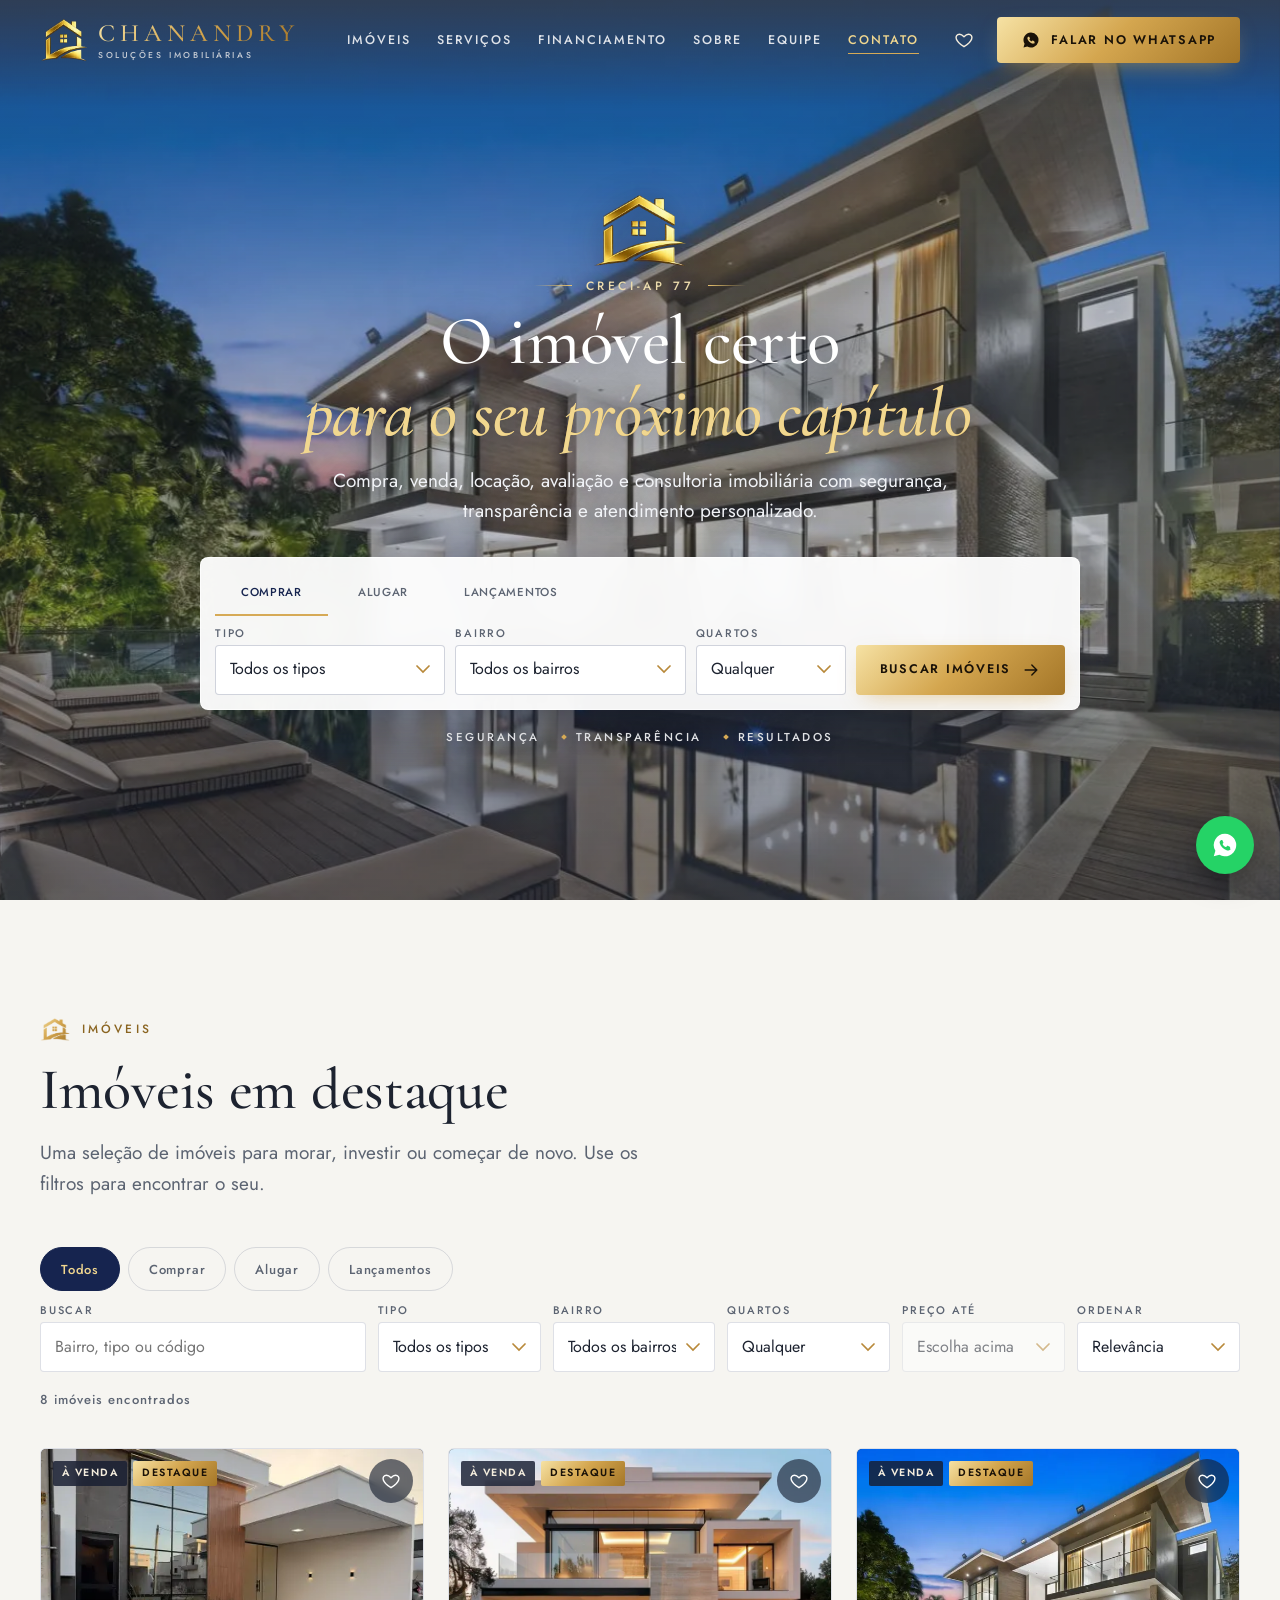
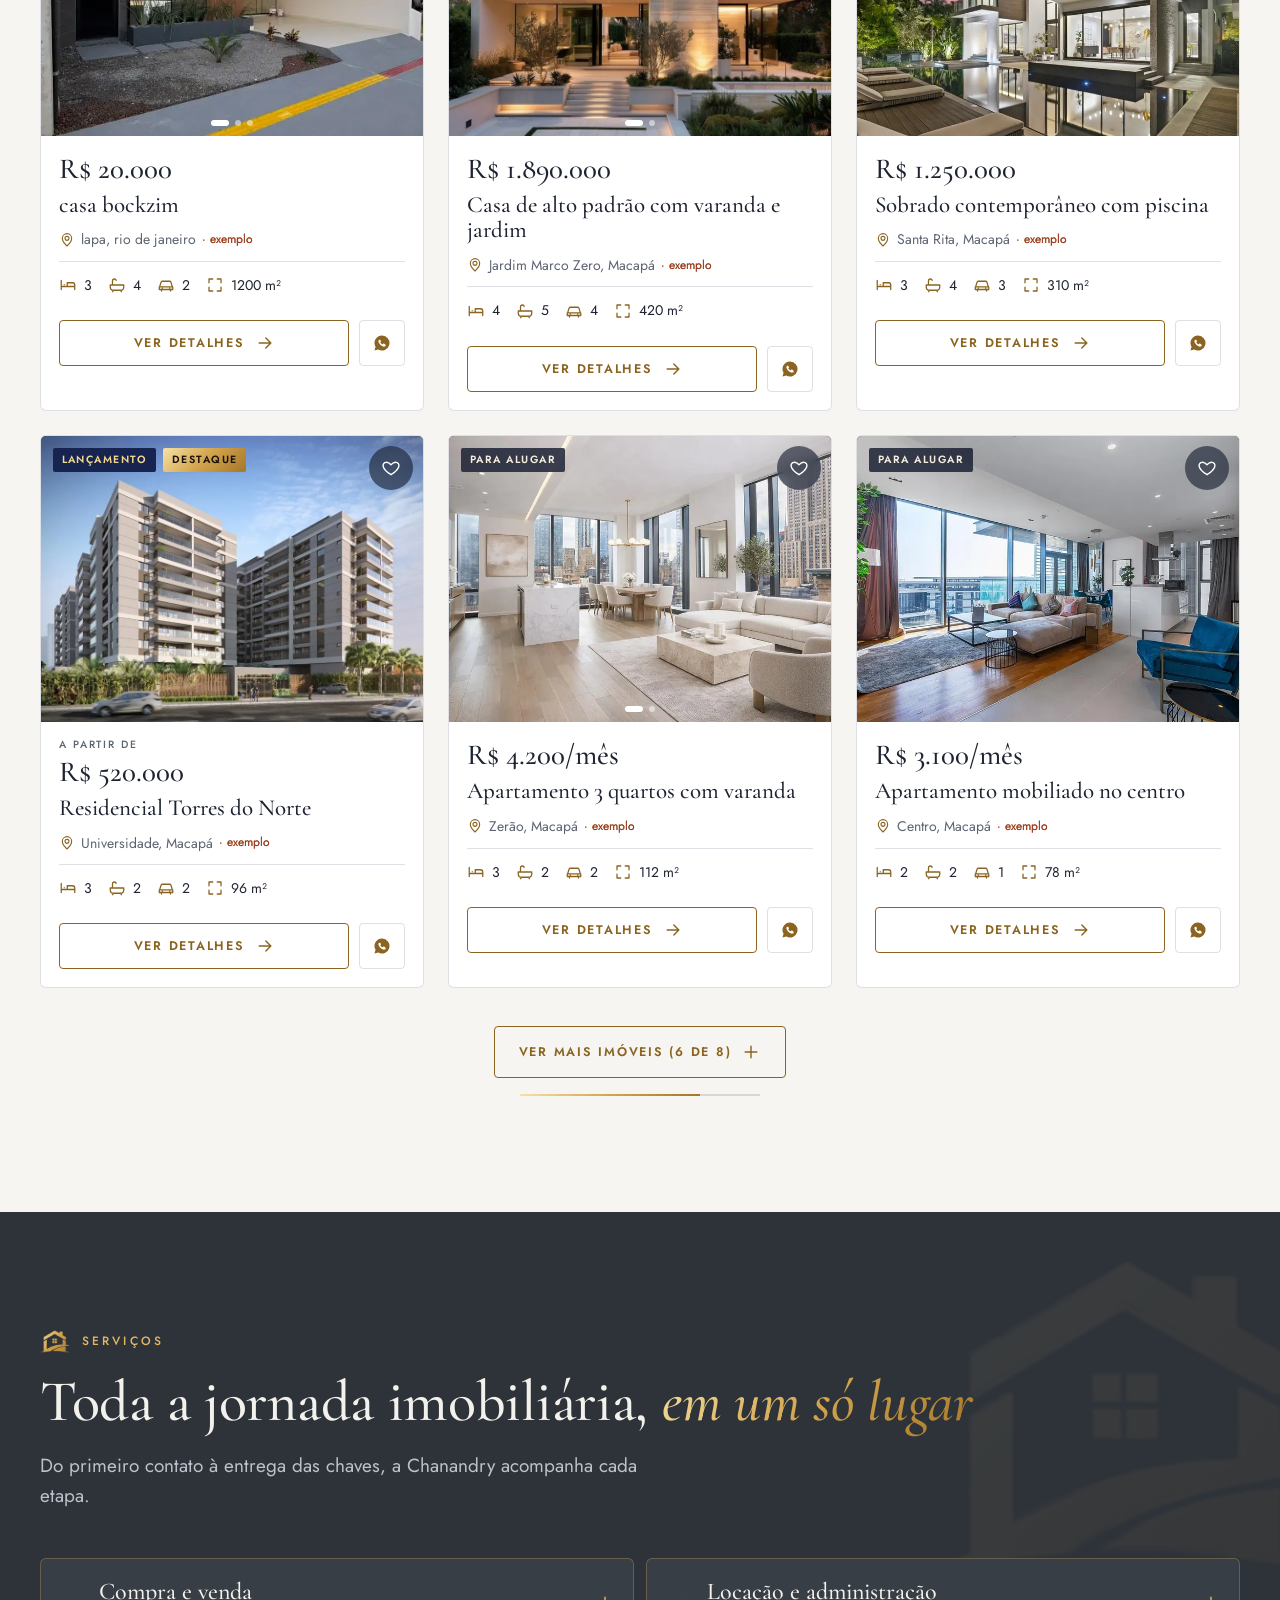
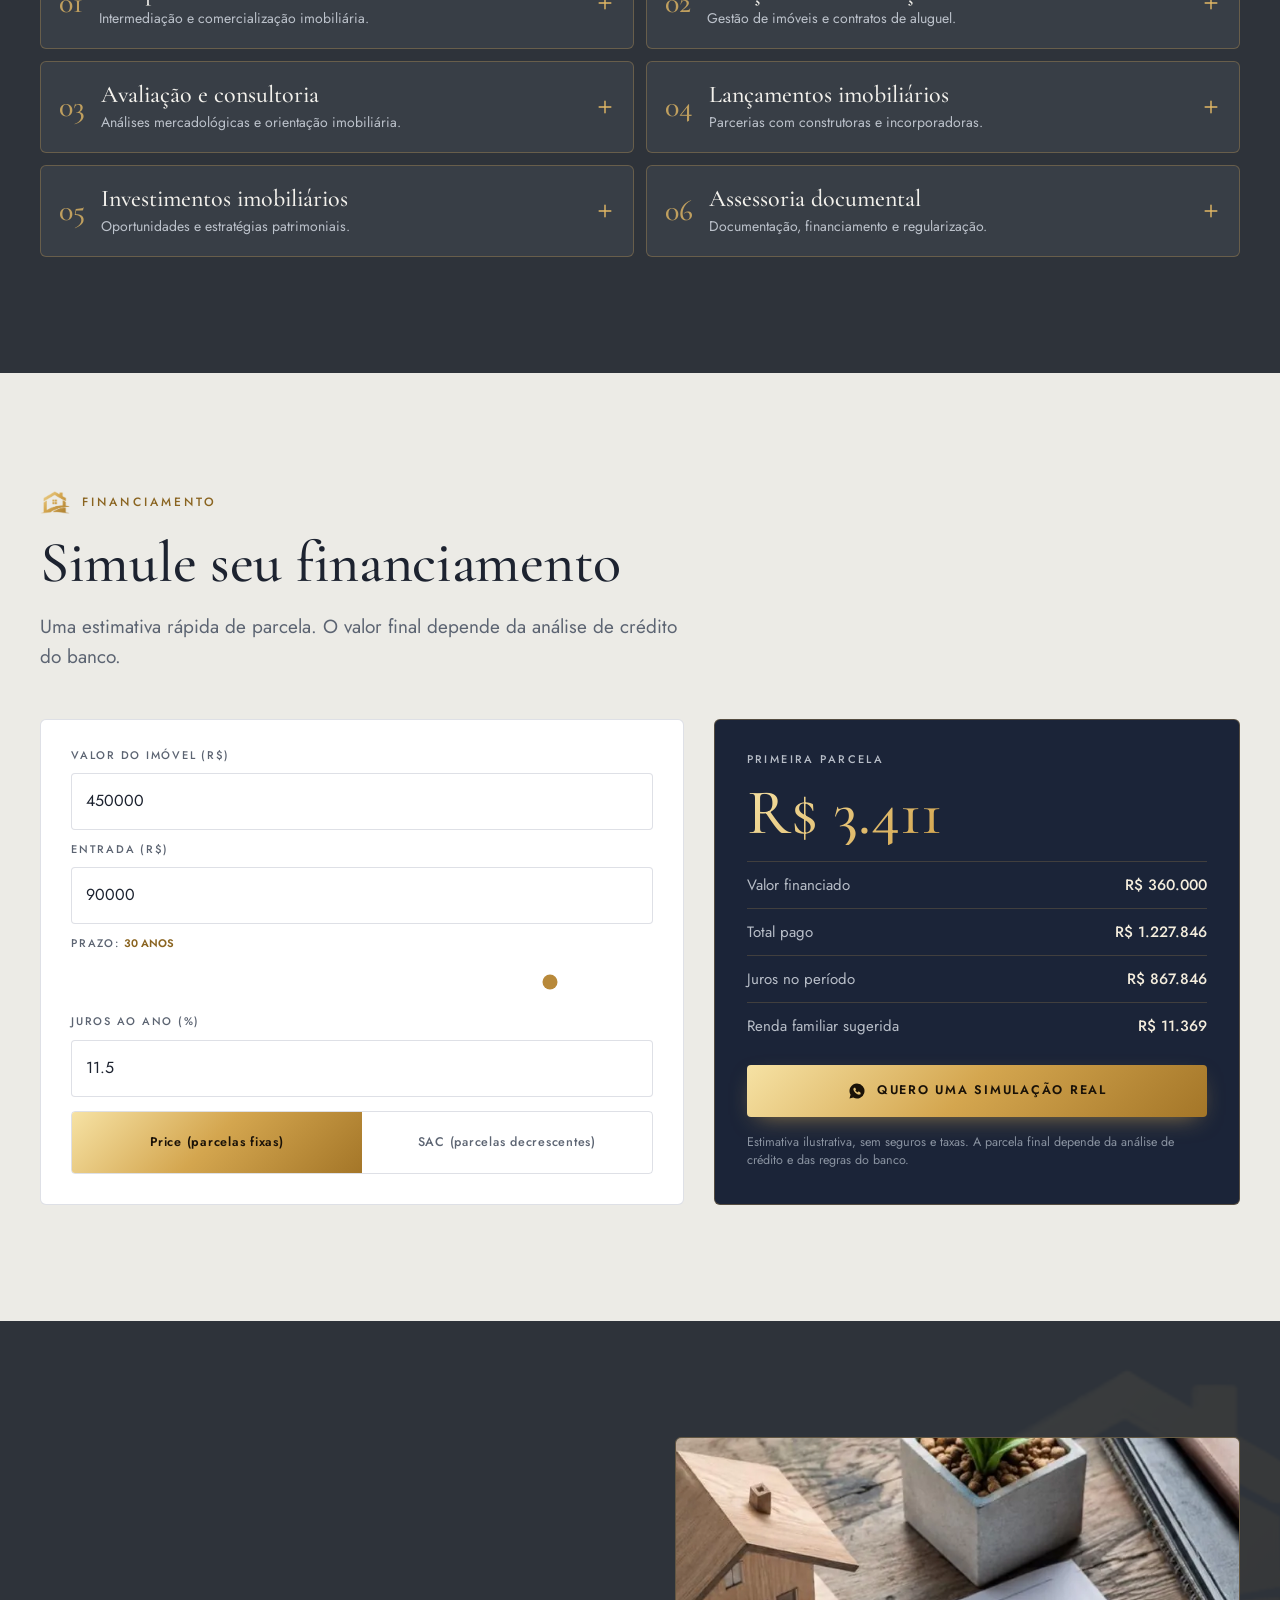
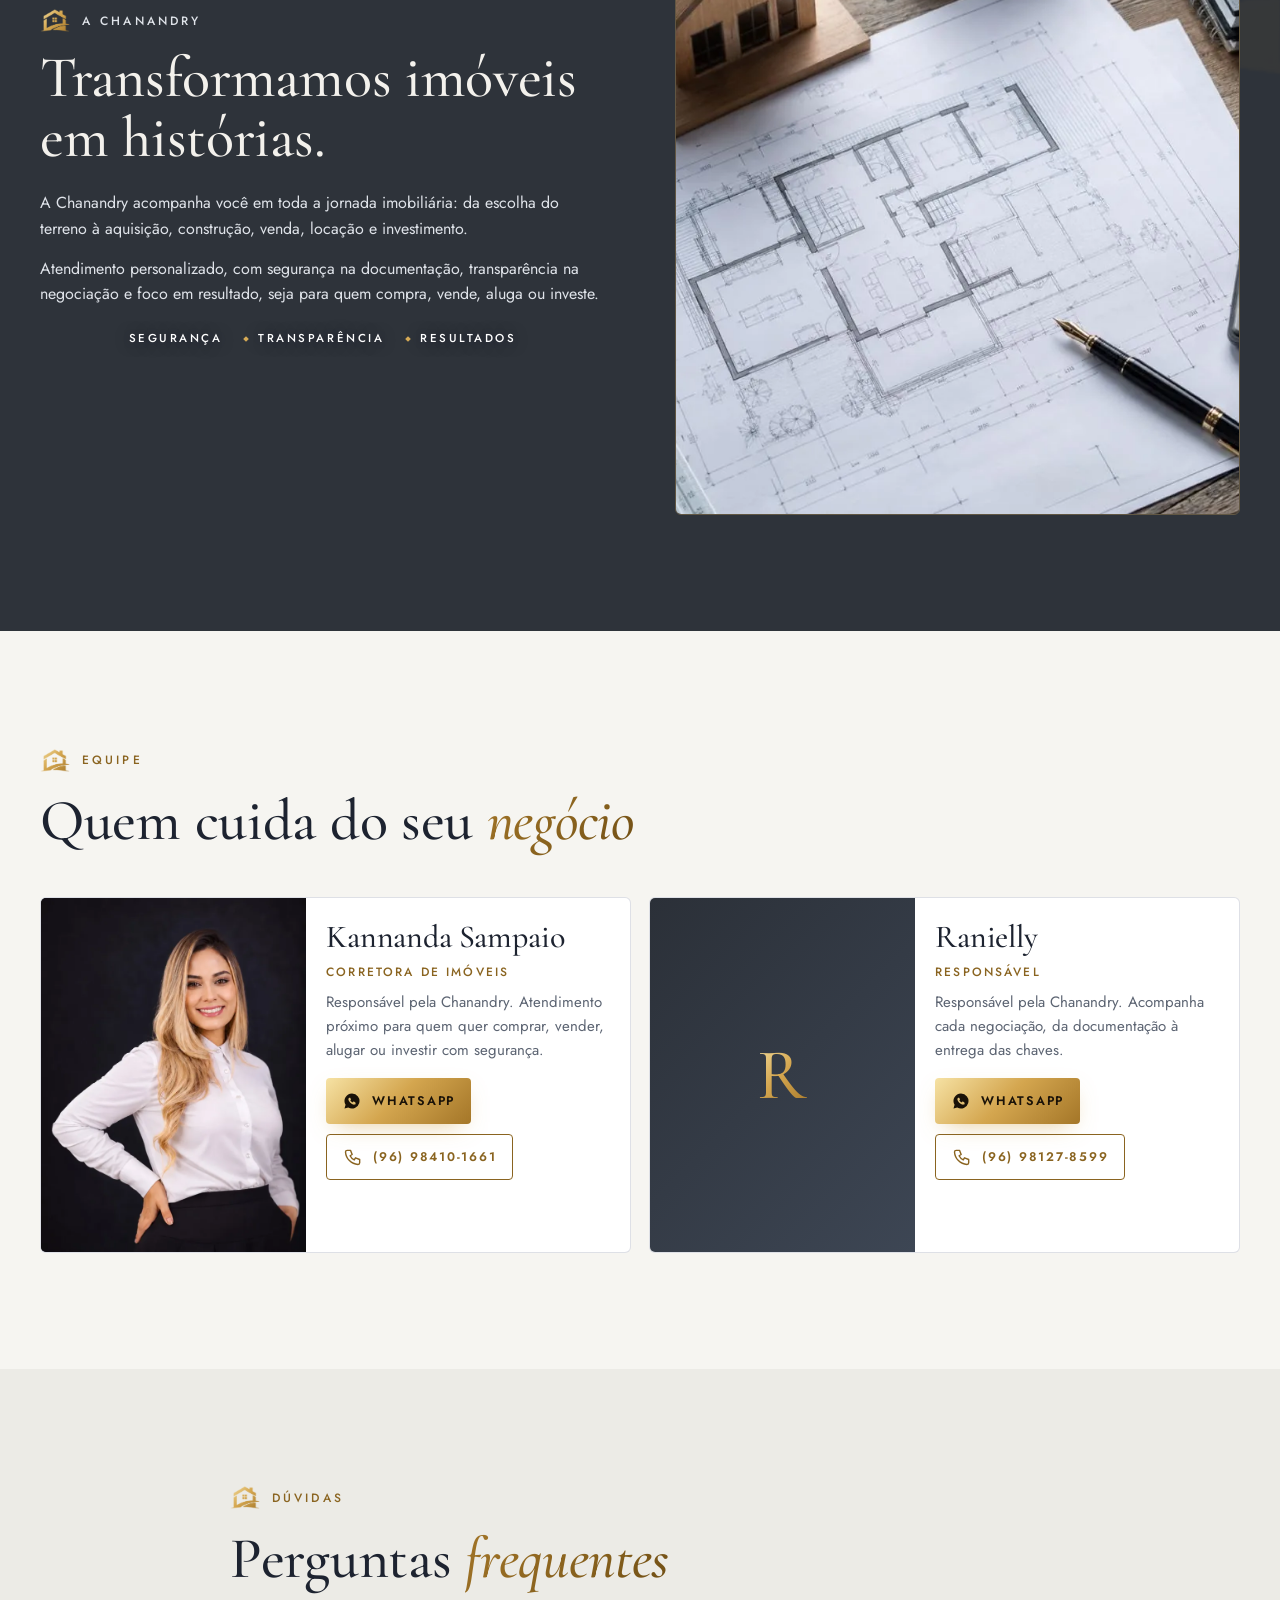
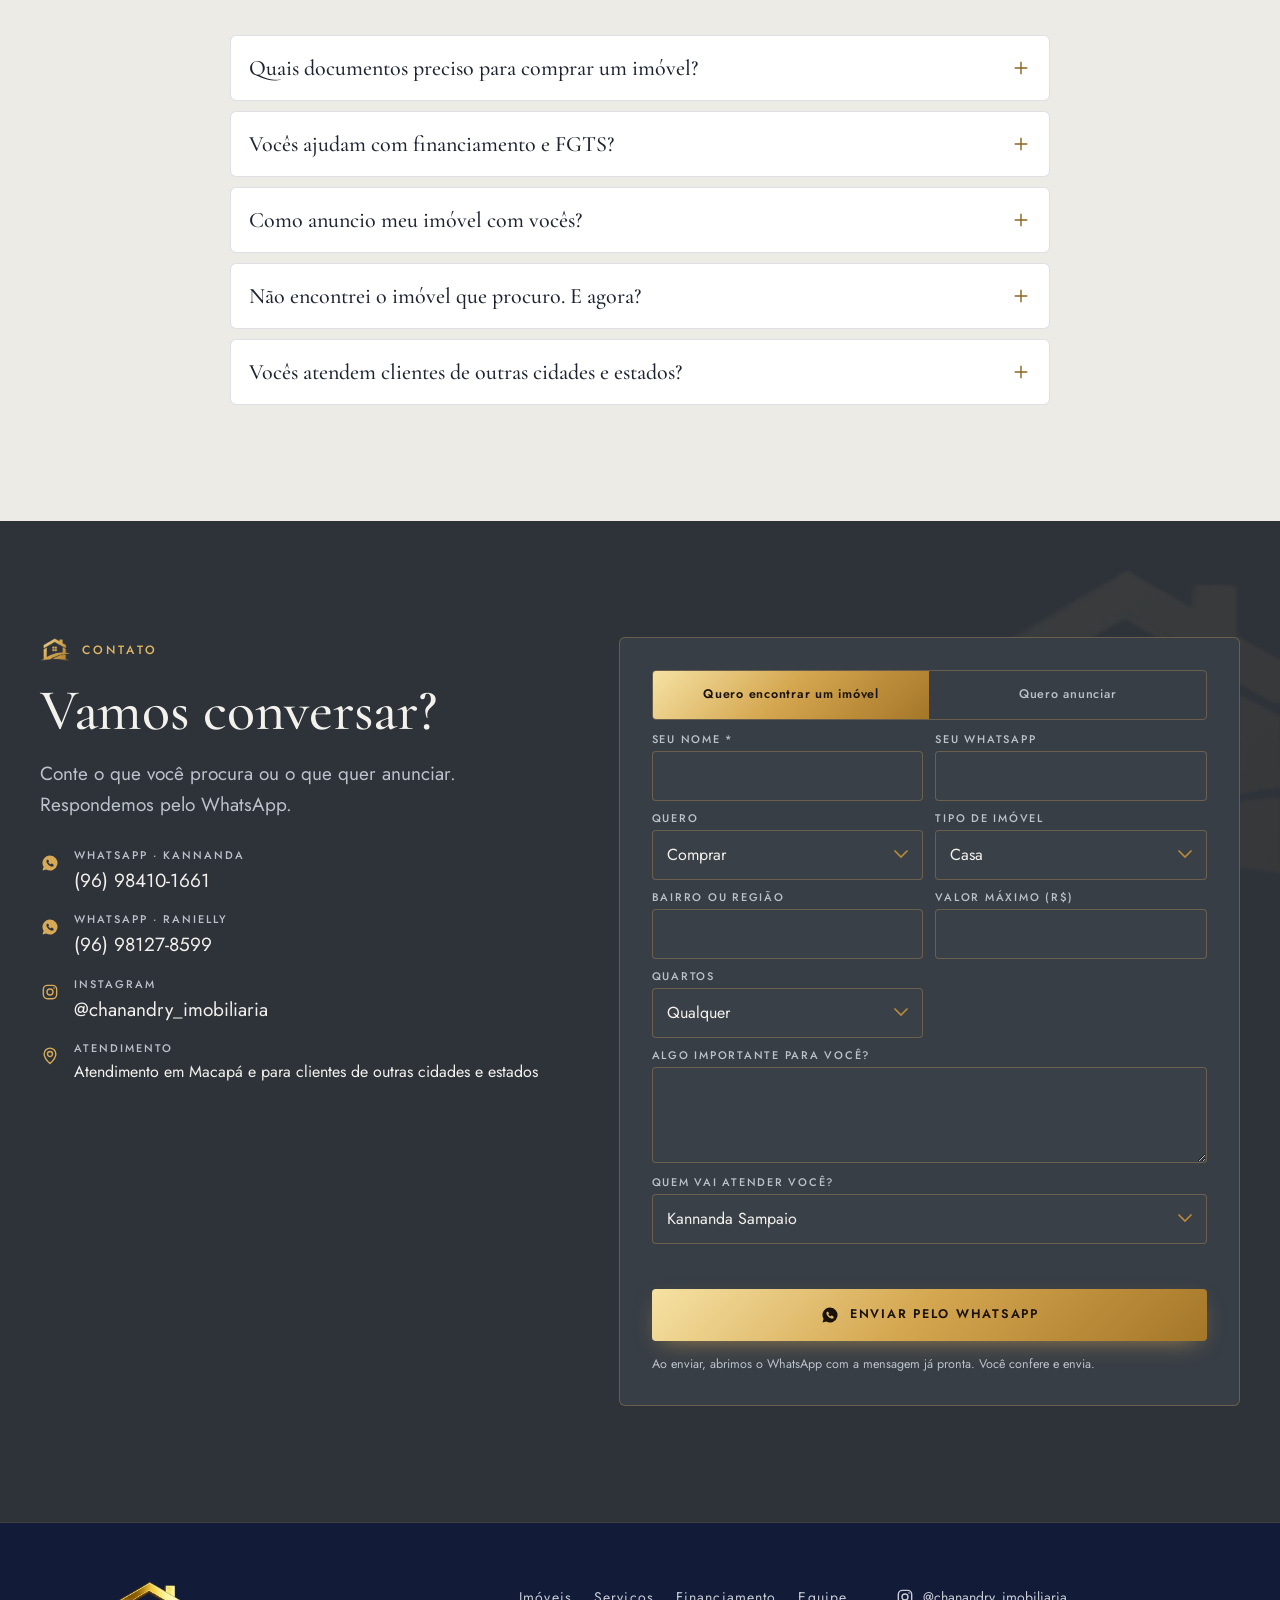
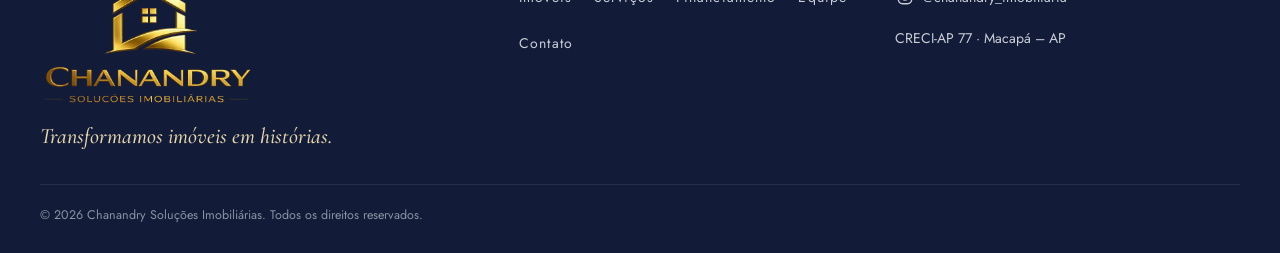
==== commit ec4e8978: "Dominio chanandryimobiliaria.com.br: CNAME, canonical, og:url e sitemap Co-Authored-By: Claude Sonne" ====
--- a/index.html
+++ b/index.html
@@ -9,7 +9,10 @@
 <meta property="og:type" content="website">
 <meta property="og:title" content="Chanandry Soluções Imobiliárias">
 <meta property="og:description" content="Seu próximo imóvel está aqui. Compra, venda e locação com as melhores oportunidades.">
-<meta property="og:image" content="assets/brand/og.jpg">
+<meta property="og:image" content="https://chanandryimobiliaria.com.br/assets/brand/og.jpg">
+<meta property="og:url" content="https://chanandryimobiliaria.com.br/">
+<meta name="twitter:card" content="summary_large_image">
+<link rel="canonical" href="https://chanandryimobiliaria.com.br/">
 <meta property="og:locale" content="pt_BR">
 <link rel="icon" href="assets/brand/favicon.svg" type="image/svg+xml">
 <link rel="apple-touch-icon" href="assets/brand/apple-touch-icon.png">
--- a/assets/css/style.css
+++ b/assets/css/style.css
@@ -29,7 +29,7 @@
 
 /* ---------- tipografia ---------- */
 h1,h2,h3{font-family:var(--serif);font-weight:500;line-height:1.04;letter-spacing:-.005em}
-h1{font-size:clamp(40px,11.2vw,92px)}
+h1{font-size:clamp(38px,10vw,92px)}
 h2{font-size:clamp(34px,8.6vw,58px)}
 em{font-style:italic;background:var(--grad);-webkit-background-clip:text;background-clip:text;color:transparent;padding-right:.06em}
 .lt em{background:linear-gradient(135deg,#a47628,#86601d 60%,#6d4c14);-webkit-background-clip:text;background-clip:text}
@@ -70,7 +70,7 @@
 
 /* ---------- cabeçalho ---------- */
 .hdr{position:fixed;inset:0 0 auto;z-index:50;height:var(--hdr);transition:background .35s,box-shadow .35s,backdrop-filter .35s;color:#f4eddd}
-.hdr.stuck{background:rgba(22,29,48,.92);backdrop-filter:blur(14px);-webkit-backdrop-filter:blur(14px);box-shadow:0 1px 0 rgba(214,170,86,.25)}
+.hdr.stuck{background:rgba(48,54,63,.93);backdrop-filter:blur(14px);-webkit-backdrop-filter:blur(14px);box-shadow:0 1px 0 rgba(214,170,86,.25)}
 .hdr-in{height:100%;display:flex;align-items:center;gap:4px}
 .logo{display:flex;align-items:center;gap:10px;text-decoration:none;margin-right:auto;min-width:0}
 .logo-i{width:44px;height:auto;flex:none}
@@ -86,12 +86,12 @@
 .drawer-foot{display:grid;gap:10px}
 
 /* ---------- herói ---------- */
-.hero{position:relative;overflow:hidden;min-height:100svh;display:flex;align-items:flex-end;justify-content:center;text-align:center;padding:calc(var(--hdr) + 26px) 0 30px;isolation:isolate;background:#16244f;color:#fff}
-.hero-bg{position:absolute;inset:0;width:100%;height:100%;object-fit:cover;object-position:60% 40%;z-index:-2;animation:kb 22s ease-out both}
+.hero{position:relative;overflow:hidden;min-height:100svh;display:flex;align-items:flex-end;justify-content:center;text-align:center;padding:calc(var(--hdr) + 26px) 0 86px;isolation:isolate;background:#16244f;color:#fff}
+.hero-bg{position:absolute;inset:0;width:100%;height:100%;object-fit:cover;object-position:56% 50%;z-index:-2;animation:kb 22s ease-out both}
 @keyframes kb{from{transform:scale(1.06)}to{transform:scale(1)}}
 /* véu leve em azul marinho, só o suficiente para o texto ler bem; a foto fica viva */
-.hero::after{content:"";position:absolute;inset:0;z-index:-1;background:linear-gradient(180deg,rgba(14,26,60,.5) 0%,rgba(14,26,60,.3) 34%,rgba(14,26,60,.3) 58%,rgba(14,26,60,.55) 100%)}
-.hdr:not(.stuck)::before{content:"";position:absolute;inset:0 0 -26px;background:linear-gradient(rgba(14,26,60,.5),transparent);z-index:-1;pointer-events:none}
+.hero::after{content:"";position:absolute;inset:0;z-index:-1;background:linear-gradient(180deg,rgba(52,58,68,.62) 0%,rgba(40,48,66,.3) 34%,rgba(40,48,66,.3) 58%,rgba(32,40,60,.55) 100%)}
+.hdr:not(.stuck)::before{content:"";position:absolute;inset:0 0 -26px;background:linear-gradient(rgba(52,58,68,.72),transparent);z-index:-1;pointer-events:none}
 .hero-in{display:grid;grid-template-columns:minmax(0,1fr);justify-items:center}
 .hero-brand{display:grid;justify-items:center;gap:12px;margin-bottom:14px}
 .hb-icon{width:78px;height:auto;filter:drop-shadow(0 4px 16px rgba(8,16,40,.45))}
@@ -100,7 +100,7 @@
 .hb-creci{display:flex;align-items:center;gap:14px;font:500 12px/1 var(--sans);letter-spacing:.3em;color:#f4e3b2;text-shadow:0 1px 12px rgba(8,16,40,.6)}
 .hb-creci::before,.hb-creci::after{content:"";height:1px;width:38px;background:linear-gradient(90deg,transparent,#e8c36e)}
 .hb-creci::after{transform:scaleX(-1)}
-.hero h1{margin-bottom:0;text-shadow:0 2px 28px rgba(8,16,40,.5);max-width:18ch}
+.hero h1{text-wrap:balance;margin-bottom:0;text-shadow:0 2px 28px rgba(8,16,40,.5);max-width:18ch}
 .hero h1 em{display:block;color:#f1d78f}
 .hero .lead{color:#f1f3f7;margin:16px auto 24px;text-shadow:0 1px 18px rgba(8,16,40,.6)}
 .hs{width:100%;text-align:left;background:rgba(255,255,255,.95);backdrop-filter:blur(14px);-webkit-backdrop-filter:blur(14px);border:1px solid rgba(255,255,255,.7);border-radius:8px;padding:14px;box-shadow:0 24px 60px -20px rgba(8,16,40,.55);color:#1d2330}
